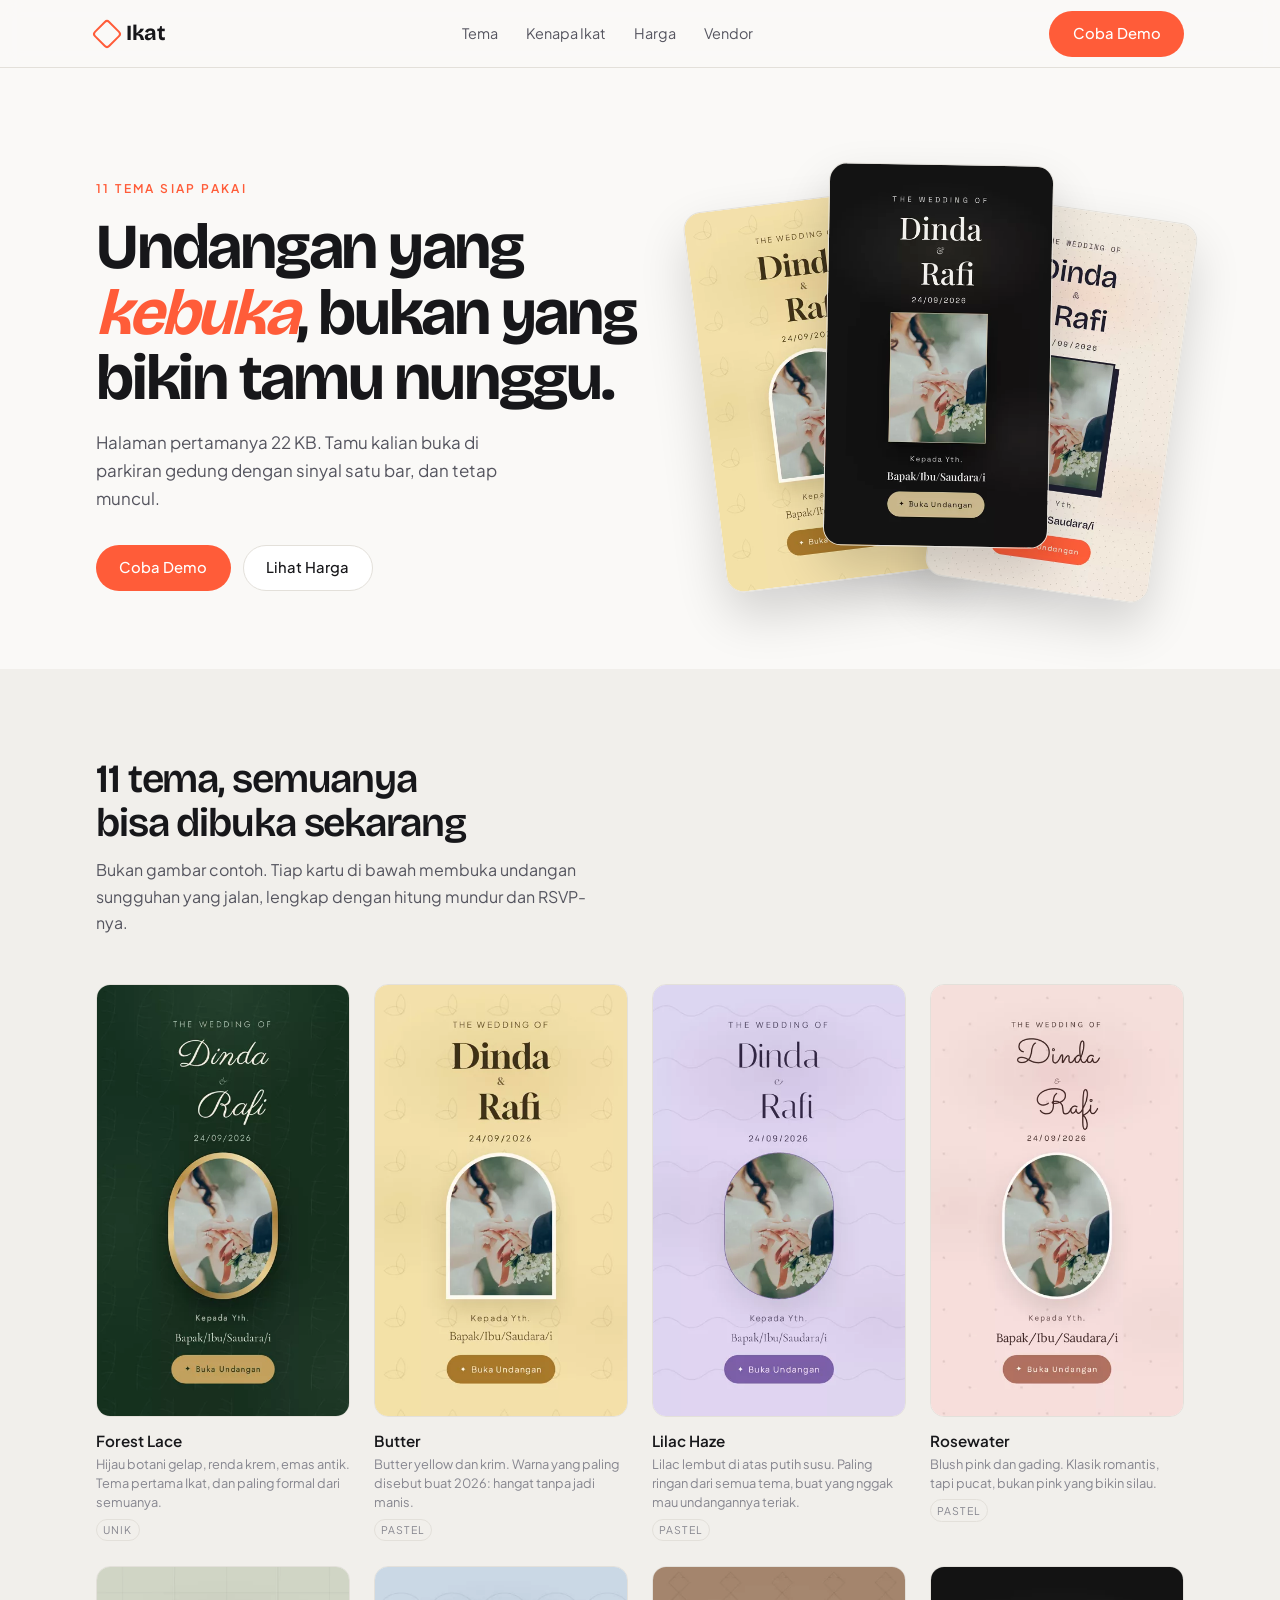
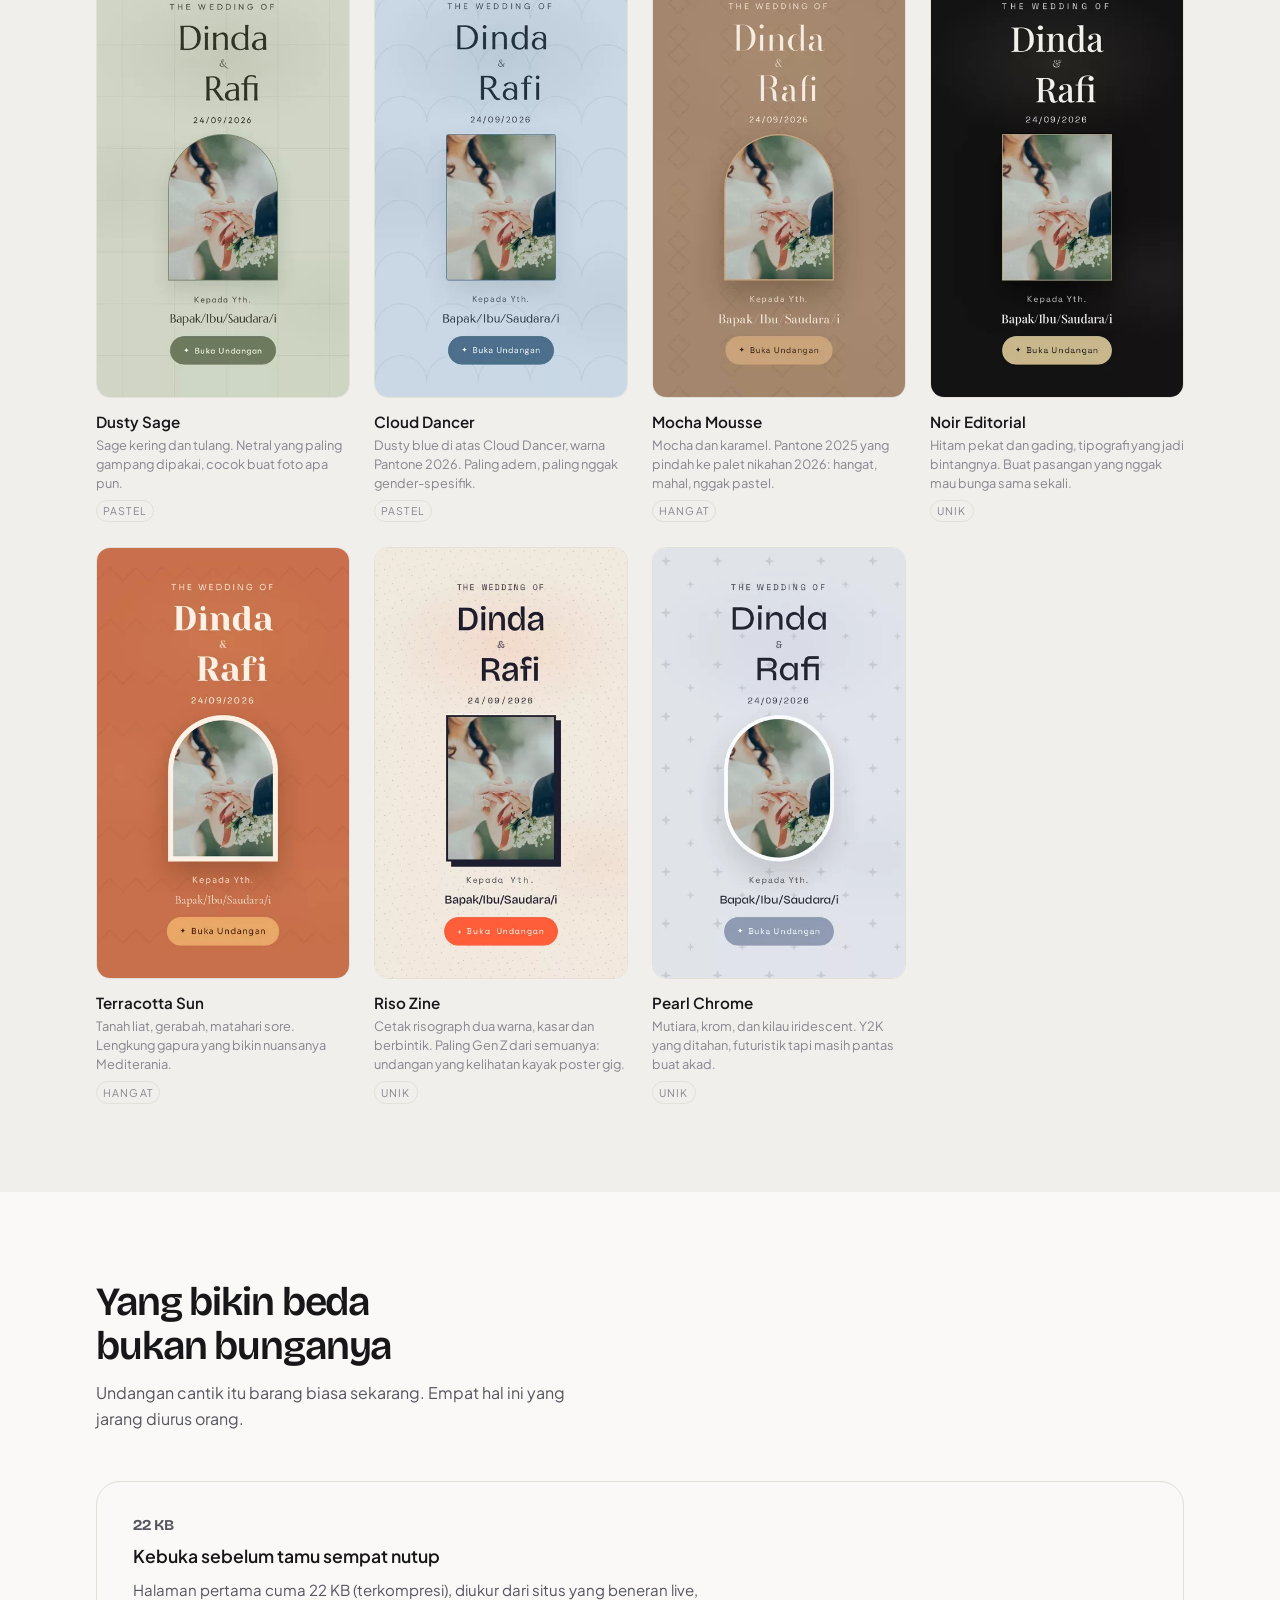
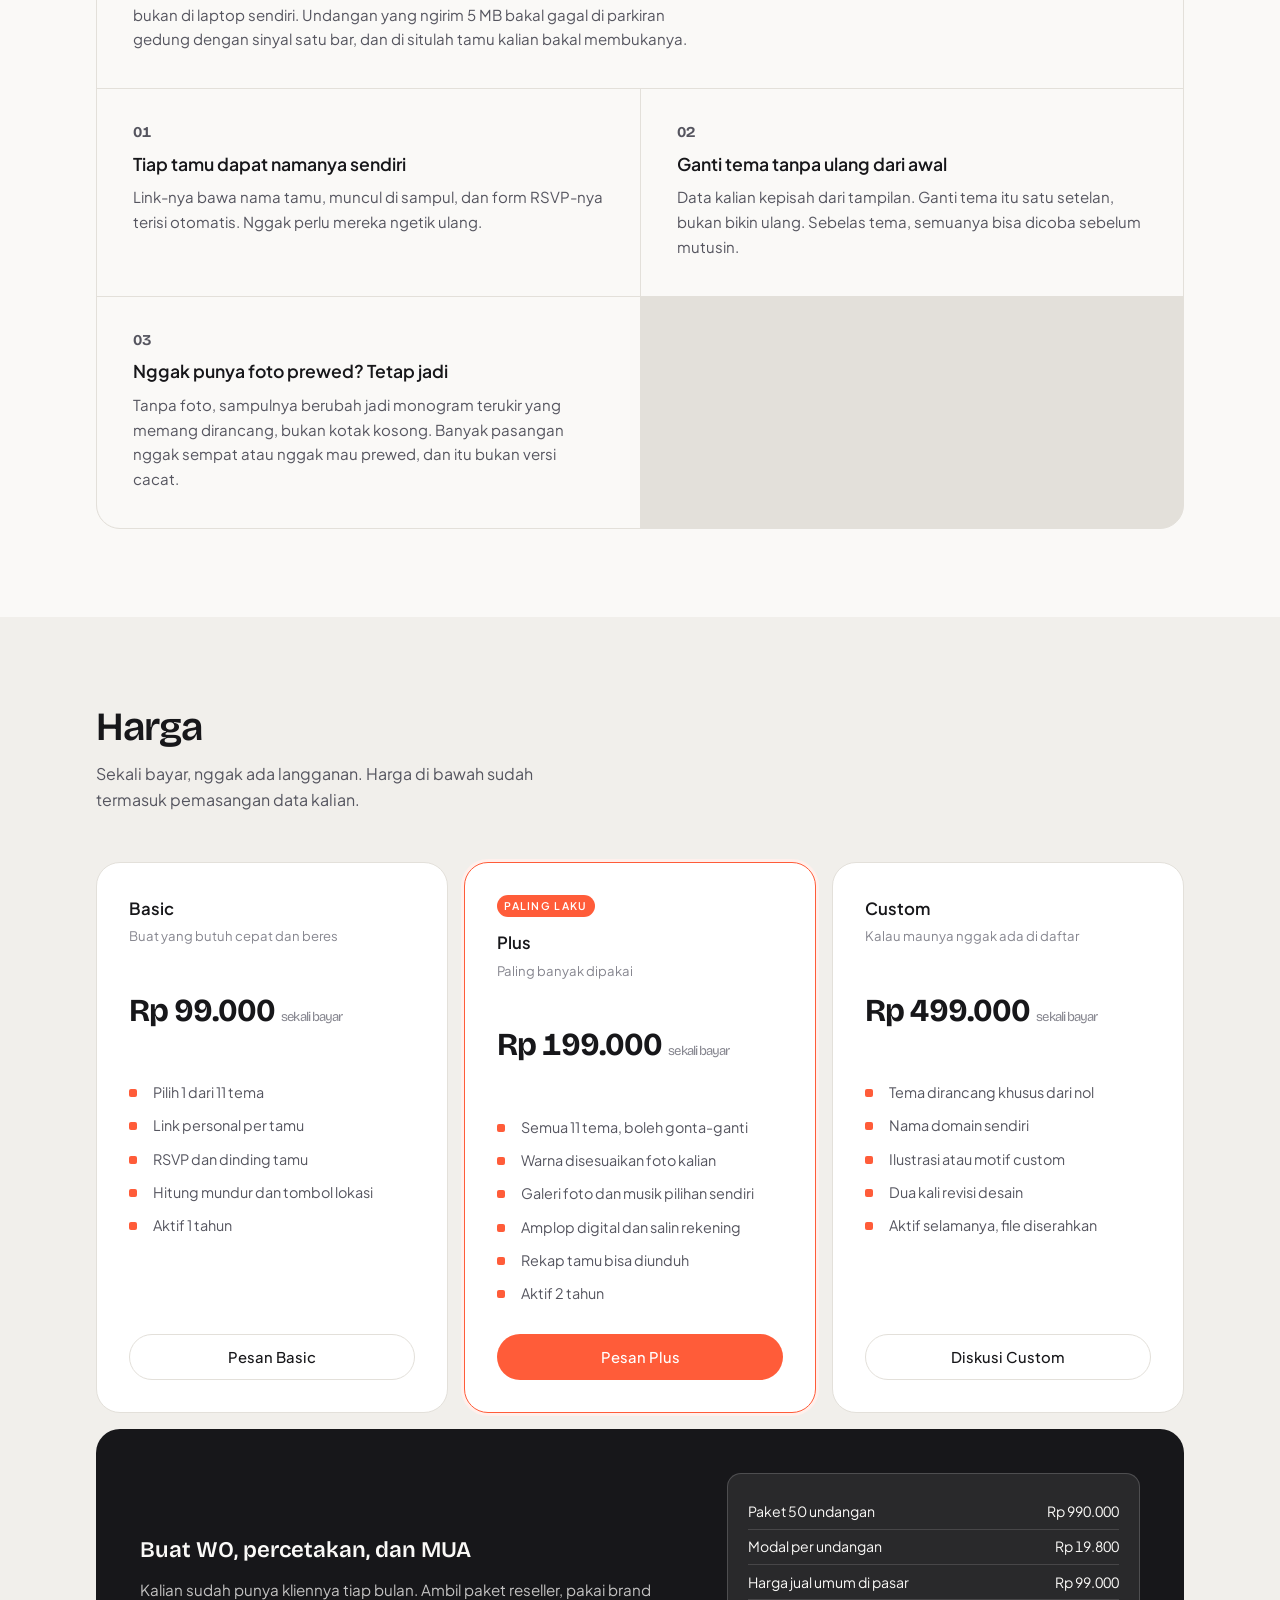
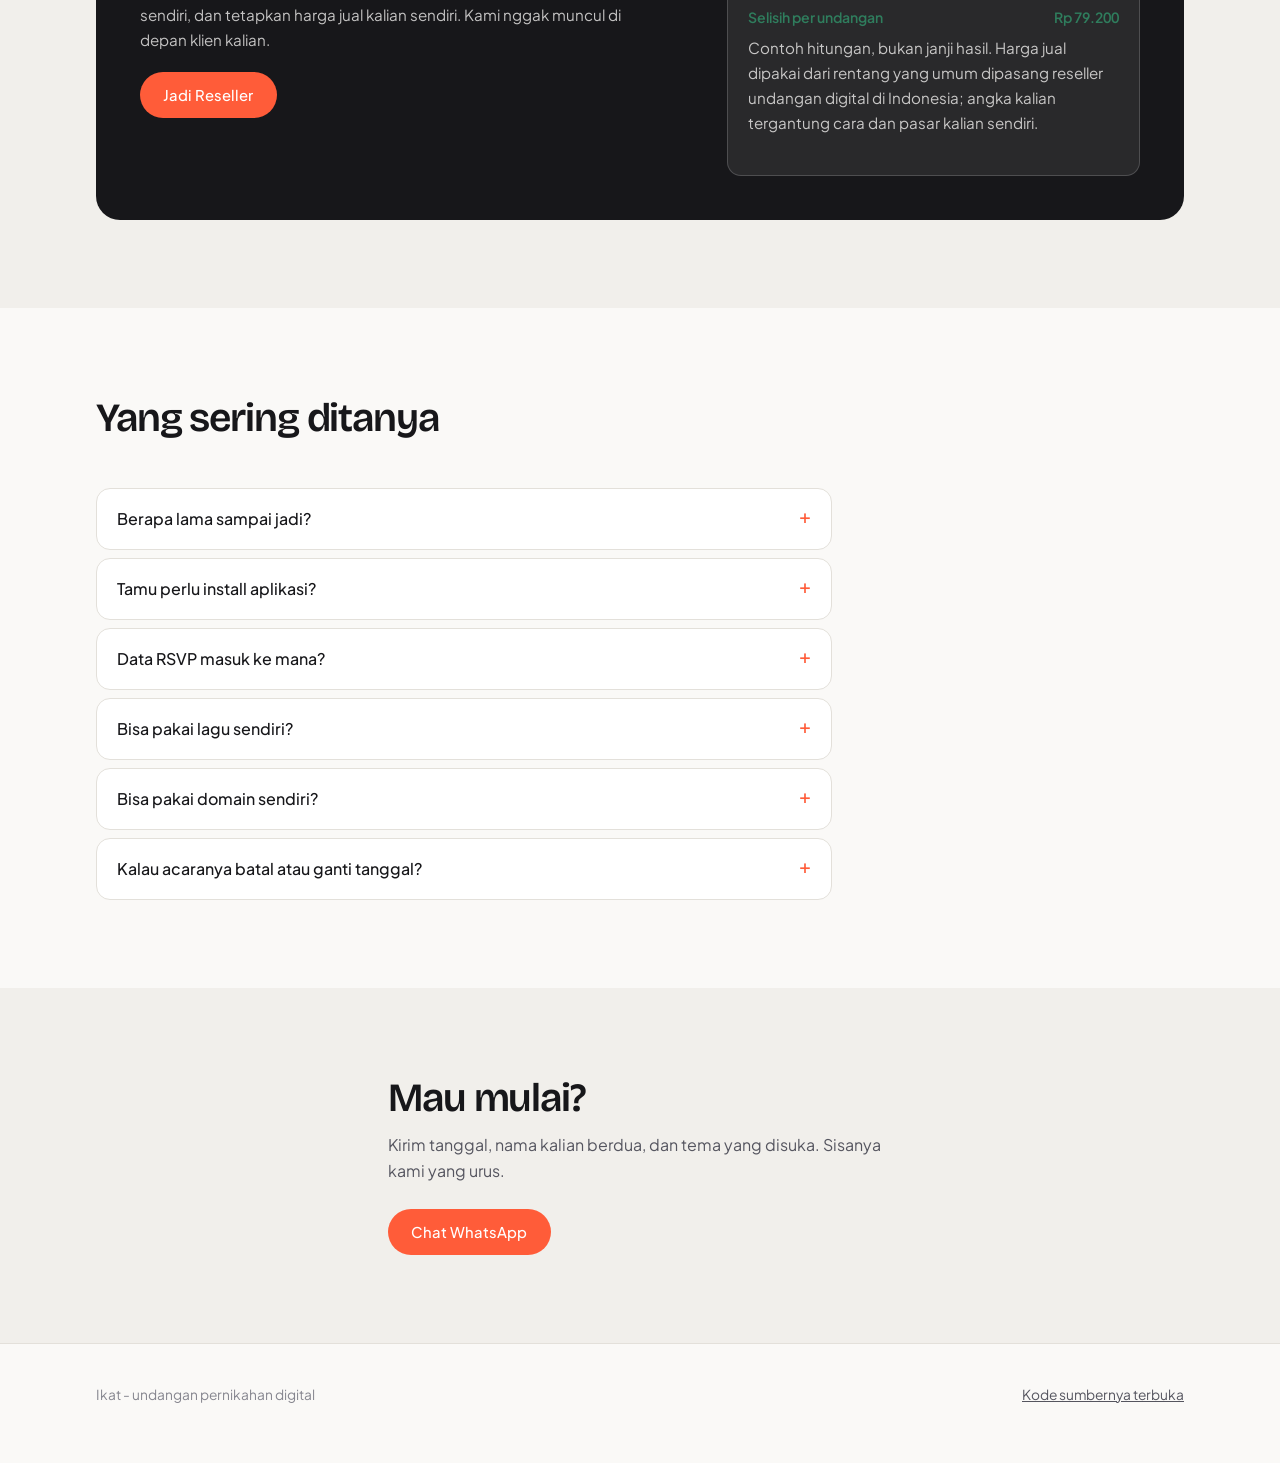
==== site/index.html @ 816b813c "Add the landing page, pricing, and a gallery that sells the themes The landing page is generated fro" ====
<!doctype html>
<html lang="id">
<head>
<meta charset="utf-8">
<meta name="viewport" content="width=device-width, initial-scale=1">
<title>Ikat - Undangan pernikahan digital yang kebuka cepat</title>
<meta name="description" content="11 tema undangan pernikahan digital. Halaman pertama 22 KB, jadi kebuka walau sinyal tamu cuma satu bar. Link personal per tamu, RSVP, dan rekap yang bisa diunduh.">
<meta name="theme-color" content="#faf9f7">

<meta property="og:title" content="Ikat - Undangan pernikahan digital yang kebuka cepat">
<meta property="og:description" content="11 tema, halaman pertama 22 KB, link personal per tamu.">
<meta property="og:type" content="website">

<link rel="preconnect" href="https://fonts.googleapis.com">
<link rel="preconnect" href="https://fonts.gstatic.com" crossorigin>
<link rel="stylesheet" href="https://fonts.googleapis.com/css2?family=Bricolage+Grotesque:opsz,wght@12..96,600;12..96,700&family=Plus+Jakarta+Sans:ital,wght@0,300;0,400;0,500;0,600;1,400&display=swap">
<link rel="stylesheet" href="site.css">
</head>
<body>

<header class="nav">
  <div class="wrap nav__in">
    <a class="nav__logo" href="#"><span class="nav__mark" aria-hidden="true"></span>Ikat</a>
    <nav class="nav__links">
      <a href="#tema">Tema</a>
      <a href="#kenapa">Kenapa Ikat</a>
      <a href="#harga">Harga</a>
      <a href="#vendor">Vendor</a>
    </nav>
    <a class="btn btn--primary" href="preview.html?theme=butter" target="_blank" rel="noopener">Coba Demo</a>
  </div>
</header>

<main>

  <section class="hero">
    <div class="wrap hero__in">
      <div>
        <p class="hero__eyebrow">11 tema siap pakai</p>
        <h1>Undangan yang <em>kebuka</em>, bukan yang bikin tamu nunggu.</h1>
        <p class="hero__sub">Halaman pertamanya 22 KB. Tamu kalian buka di parkiran gedung dengan sinyal satu bar, dan tetap muncul.</p>
        <div class="hero__cta">
          <a class="btn btn--primary" href="preview.html?theme=butter" target="_blank" rel="noopener">Coba Demo</a>
          <a class="btn btn--ghost" href="#harga">Lihat Harga</a>
        </div>
      </div>
      <div class="stack" aria-hidden="true">
          <img src="thumbs/butter.webp" alt="" width="440" height="749" loading="eager">
          <img src="thumbs/noir-editorial.webp" alt="" width="440" height="749" loading="eager">
          <img src="thumbs/riso-zine.webp" alt="" width="440" height="749" loading="eager">
      </div>
    </div>
  </section>

  <section class="sec sec--alt" id="tema">
    <div class="wrap">
      <div class="sec__head">
        <h2>11 tema, semuanya bisa dibuka sekarang</h2>
        <p>Bukan gambar contoh. Tiap kartu di bawah membuka undangan sungguhan yang jalan, lengkap dengan hitung mundur dan RSVP-nya.</p>
      </div>
      <div class="themes">
        <a class="theme rise" href="preview.html?theme=forest-lace" target="_blank" rel="noopener">
          <div class="theme__shot">
            <img src="thumbs/forest-lace.webp" alt="Tema Forest Lace" loading="lazy" decoding="async" width="440" height="749">
          </div>
          <p class="theme__name">Forest Lace</p>
          <p class="theme__blurb">Hijau botani gelap, renda krem, emas antik. Tema pertama Ikat, dan paling formal dari semuanya.</p>
          <span class="theme__tag">unik</span>
        </a>
        <a class="theme rise" href="preview.html?theme=butter" target="_blank" rel="noopener">
          <div class="theme__shot">
            <img src="thumbs/butter.webp" alt="Tema Butter" loading="lazy" decoding="async" width="440" height="749">
          </div>
          <p class="theme__name">Butter</p>
          <p class="theme__blurb">Butter yellow dan krim. Warna yang paling disebut buat 2026: hangat tanpa jadi manis.</p>
          <span class="theme__tag">pastel</span>
        </a>
        <a class="theme rise" href="preview.html?theme=lilac-haze" target="_blank" rel="noopener">
          <div class="theme__shot">
            <img src="thumbs/lilac-haze.webp" alt="Tema Lilac Haze" loading="lazy" decoding="async" width="440" height="749">
          </div>
          <p class="theme__name">Lilac Haze</p>
          <p class="theme__blurb">Lilac lembut di atas putih susu. Paling ringan dari semua tema, buat yang nggak mau undangannya teriak.</p>
          <span class="theme__tag">pastel</span>
        </a>
        <a class="theme rise" href="preview.html?theme=rosewater" target="_blank" rel="noopener">
          <div class="theme__shot">
            <img src="thumbs/rosewater.webp" alt="Tema Rosewater" loading="lazy" decoding="async" width="440" height="749">
          </div>
          <p class="theme__name">Rosewater</p>
          <p class="theme__blurb">Blush pink dan gading. Klasik romantis, tapi pucat, bukan pink yang bikin silau.</p>
          <span class="theme__tag">pastel</span>
        </a>
        <a class="theme rise" href="preview.html?theme=dusty-sage" target="_blank" rel="noopener">
          <div class="theme__shot">
            <img src="thumbs/dusty-sage.webp" alt="Tema Dusty Sage" loading="lazy" decoding="async" width="440" height="749">
          </div>
          <p class="theme__name">Dusty Sage</p>
          <p class="theme__blurb">Sage kering dan tulang. Netral yang paling gampang dipakai, cocok buat foto apa pun.</p>
          <span class="theme__tag">pastel</span>
        </a>
        <a class="theme rise" href="preview.html?theme=cloud-dancer" target="_blank" rel="noopener">
          <div class="theme__shot">
            <img src="thumbs/cloud-dancer.webp" alt="Tema Cloud Dancer" loading="lazy" decoding="async" width="440" height="749">
          </div>
          <p class="theme__name">Cloud Dancer</p>
          <p class="theme__blurb">Dusty blue di atas Cloud Dancer, warna Pantone 2026. Paling adem, paling nggak gender-spesifik.</p>
          <span class="theme__tag">pastel</span>
        </a>
        <a class="theme rise" href="preview.html?theme=mocha-mousse" target="_blank" rel="noopener">
          <div class="theme__shot">
            <img src="thumbs/mocha-mousse.webp" alt="Tema Mocha Mousse" loading="lazy" decoding="async" width="440" height="749">
          </div>
          <p class="theme__name">Mocha Mousse</p>
          <p class="theme__blurb">Mocha dan karamel. Pantone 2025 yang pindah ke palet nikahan 2026: hangat, mahal, nggak pastel.</p>
          <span class="theme__tag">hangat</span>
        </a>
        <a class="theme rise" href="preview.html?theme=noir-editorial" target="_blank" rel="noopener">
          <div class="theme__shot">
            <img src="thumbs/noir-editorial.webp" alt="Tema Noir Editorial" loading="lazy" decoding="async" width="440" height="749">
          </div>
          <p class="theme__name">Noir Editorial</p>
          <p class="theme__blurb">Hitam pekat dan gading, tipografi yang jadi bintangnya. Buat pasangan yang nggak mau bunga sama sekali.</p>
          <span class="theme__tag">unik</span>
        </a>
        <a class="theme rise" href="preview.html?theme=terracotta-sun" target="_blank" rel="noopener">
          <div class="theme__shot">
            <img src="thumbs/terracotta-sun.webp" alt="Tema Terracotta Sun" loading="lazy" decoding="async" width="440" height="749">
          </div>
          <p class="theme__name">Terracotta Sun</p>
          <p class="theme__blurb">Tanah liat, gerabah, matahari sore. Lengkung gapura yang bikin nuansanya Mediterania.</p>
          <span class="theme__tag">hangat</span>
        </a>
        <a class="theme rise" href="preview.html?theme=riso-zine" target="_blank" rel="noopener">
          <div class="theme__shot">
            <img src="thumbs/riso-zine.webp" alt="Tema Riso Zine" loading="lazy" decoding="async" width="440" height="749">
          </div>
          <p class="theme__name">Riso Zine</p>
          <p class="theme__blurb">Cetak risograph dua warna, kasar dan berbintik. Paling Gen Z dari semuanya: undangan yang kelihatan kayak poster gig.</p>
          <span class="theme__tag">unik</span>
        </a>
        <a class="theme rise" href="preview.html?theme=pearl-chrome" target="_blank" rel="noopener">
          <div class="theme__shot">
            <img src="thumbs/pearl-chrome.webp" alt="Tema Pearl Chrome" loading="lazy" decoding="async" width="440" height="749">
          </div>
          <p class="theme__name">Pearl Chrome</p>
          <p class="theme__blurb">Mutiara, krom, dan kilau iridescent. Y2K yang ditahan, futuristik tapi masih pantas buat akad.</p>
          <span class="theme__tag">unik</span>
        </a>
      </div>
    </div>
  </section>

  <section class="sec" id="kenapa">
    <div class="wrap">
      <div class="sec__head">
        <h2>Yang bikin beda bukan bunganya</h2>
        <p>Undangan cantik itu barang biasa sekarang. Empat hal ini yang jarang diurus orang.</p>
      </div>
      <div class="why">
        <div class="why__item rise">
          <p class="why__n">22 KB</p>
          <h3>Kebuka sebelum tamu sempat nutup</h3>
          <p>Halaman pertama cuma 22 KB (terkompresi), diukur dari situs yang beneran live, bukan di laptop sendiri. Undangan yang ngirim 5 MB bakal gagal di parkiran gedung dengan sinyal satu bar, dan di situlah tamu kalian bakal membukanya.</p>
        </div>
        <div class="why__item rise">
          <p class="why__n">01</p>
          <h3>Tiap tamu dapat namanya sendiri</h3>
          <p>Link-nya bawa nama tamu, muncul di sampul, dan form RSVP-nya terisi otomatis. Nggak perlu mereka ngetik ulang.</p>
        </div>
        <div class="why__item rise">
          <p class="why__n">02</p>
          <h3>Ganti tema tanpa ulang dari awal</h3>
          <p>Data kalian kepisah dari tampilan. Ganti tema itu satu setelan, bukan bikin ulang. Sebelas tema, semuanya bisa dicoba sebelum mutusin.</p>
        </div>
        <div class="why__item rise">
          <p class="why__n">03</p>
          <h3>Nggak punya foto prewed? Tetap jadi</h3>
          <p>Tanpa foto, sampulnya berubah jadi monogram terukir yang memang dirancang, bukan kotak kosong. Banyak pasangan nggak sempat atau nggak mau prewed, dan itu bukan versi cacat.</p>
        </div>
      </div>
    </div>
  </section>

  <section class="sec sec--alt" id="harga">
    <div class="wrap">
      <div class="sec__head">
        <h2>Harga</h2>
        <p>Sekali bayar, nggak ada langganan. Harga di bawah sudah termasuk pemasangan data kalian.</p>
      </div>
      <div class="plans">
        <div class="plan rise">
          <p class="plan__name">Basic</p>
          <p class="plan__for">Buat yang butuh cepat dan beres</p>
          <p class="plan__price">Rp 99.000 <span class="plan__unit">sekali bayar</span></p>
          <ul class="plan__list">
            <li>Pilih 1 dari 11 tema</li>
            <li>Link personal per tamu</li>
            <li>RSVP dan dinding tamu</li>
            <li>Hitung mundur dan tombol lokasi</li>
            <li>Aktif 1 tahun</li>
          </ul>
          <a class="btn btn--ghost" href="#kontak">Pesan Basic</a>
        </div>
        <div class="plan plan--hero rise">
          <span class="plan__badge">Paling laku</span>
          <p class="plan__name">Plus</p>
          <p class="plan__for">Paling banyak dipakai</p>
          <p class="plan__price">Rp 199.000 <span class="plan__unit">sekali bayar</span></p>
          <ul class="plan__list">
            <li>Semua 11 tema, boleh gonta-ganti</li>
            <li>Warna disesuaikan foto kalian</li>
            <li>Galeri foto dan musik pilihan sendiri</li>
            <li>Amplop digital dan salin rekening</li>
            <li>Rekap tamu bisa diunduh</li>
            <li>Aktif 2 tahun</li>
          </ul>
          <a class="btn btn--primary" href="#kontak">Pesan Plus</a>
        </div>
        <div class="plan rise">
          <p class="plan__name">Custom</p>
          <p class="plan__for">Kalau maunya nggak ada di daftar</p>
          <p class="plan__price">Rp 499.000 <span class="plan__unit">sekali bayar</span></p>
          <ul class="plan__list">
            <li>Tema dirancang khusus dari nol</li>
            <li>Nama domain sendiri</li>
            <li>Ilustrasi atau motif custom</li>
            <li>Dua kali revisi desain</li>
            <li>Aktif selamanya, file diserahkan</li>
          </ul>
          <a class="btn btn--ghost" href="#kontak">Diskusi Custom</a>
        </div>
      </div>

      <div class="vendor" id="vendor">
        <div>
          <h3>Buat WO, percetakan, dan MUA</h3>
          <p>Kalian sudah punya kliennya tiap bulan. Ambil paket reseller, pakai brand sendiri, dan tetapkan harga jual kalian sendiri. Kami nggak muncul di depan klien kalian.</p>
          <a class="btn btn--primary" href="#kontak">Jadi Reseller</a>
        </div>
        <div class="math">
          <div class="math__row"><span>Paket 50 undangan</span><span>Rp 990.000</span></div>
          <div class="math__row"><span>Modal per undangan</span><span>Rp 19.800</span></div>
          <div class="math__row"><span>Harga jual umum di pasar</span><span>Rp 99.000</span></div>
          <div class="math__row math__row--total"><span>Selisih per undangan</span><span>Rp 79.200</span></div>
          <p class="math__note">Contoh hitungan, bukan janji hasil. Harga jual dipakai dari rentang yang umum dipasang reseller undangan digital di Indonesia; angka kalian tergantung cara dan pasar kalian sendiri.</p>
        </div>
      </div>
    </div>
  </section>

  <section class="sec" id="tanya">
    <div class="wrap">
      <div class="sec__head">
        <h2>Yang sering ditanya</h2>
      </div>
      <div class="faq">
        <details>
          <summary>Berapa lama sampai jadi?</summary>
          <p>Kalau datanya sudah lengkap, Basic dan Plus biasanya jadi di hari yang sama. Custom butuh beberapa hari karena temanya dirancang dari nol.</p>
        </details>
        <details>
          <summary>Tamu perlu install aplikasi?</summary>
          <p>Nggak. Undangannya halaman web biasa, dibuka lewat link di WhatsApp. Jalan di HP apa pun yang punya browser.</p>
        </details>
        <details>
          <summary>Data RSVP masuk ke mana?</summary>
          <p>Ke spreadsheet atau database milik kalian sendiri, dan bisa diunduh kapan saja. Kami nggak nyimpen daftar tamu kalian di tempat yang nggak bisa kalian ambil.</p>
        </details>
        <details>
          <summary>Bisa pakai lagu sendiri?</summary>
          <p>Bisa, tinggal kirim filenya. Bawaan tiap tema pakai piano yang kami bikin sendiri supaya aman dipakai berulang. Kalau mau lagu komersial, pastikan kalian punya izinnya, karena undangan yang disebar ke ratusan orang itu hitungannya menyebarkan lagu itu.</p>
        </details>
        <details>
          <summary>Bisa pakai domain sendiri?</summary>
          <p>Bisa di paket Custom dan Reseller. Basic dan Plus pakai subdomain kami.</p>
        </details>
        <details>
          <summary>Kalau acaranya batal atau ganti tanggal?</summary>
          <p>Ganti tanggal gratis, tinggal bilang. Isi undangan memang dirancang buat bisa diubah tanpa bikin ulang halamannya.</p>
        </details>
      </div>
    </div>
  </section>

  <section class="sec sec--alt" id="kontak">
    <div class="wrap sec__head" style="margin-bottom:0">
      <h2>Mau mulai?</h2>
      <p>Kirim tanggal, nama kalian berdua, dan tema yang disuka. Sisanya kami yang urus.</p>
      <p style="margin-top:1.5rem">
        <a class="btn btn--primary" href="https://wa.me/">Chat WhatsApp</a>
      </p>
    </div>
  </section>

</main>

<footer class="foot">
  <div class="wrap foot__in">
    <span>Ikat - undangan pernikahan digital</span>
    <span><a href="https://github.com/nurhikam/ikat" target="_blank" rel="noopener">Kode sumbernya terbuka</a></span>
  </div>
</footer>

<script>
  // Reveal saat masuk layar. IntersectionObserver, bukan listener scroll -
  // listener scroll jalan tiap frame dan bikin patah-patah di HP murah.
  (function () {
    var items = [].slice.call(document.querySelectorAll('.rise'));
    if (!('IntersectionObserver' in window) ||
        window.matchMedia('(prefers-reduced-motion: reduce)').matches) {
      items.forEach(function (n) { n.classList.add('in'); });
      return;
    }
    var io = new IntersectionObserver(function (es) {
      es.forEach(function (e) {
        if (e.isIntersecting) { e.target.classList.add('in'); io.unobserve(e.target); }
      });
    }, { rootMargin: '0px 0px -8% 0px', threshold: 0.06 });
    items.forEach(function (n, i) {
      n.style.transitionDelay = (i % 4) * 70 + 'ms';
      io.observe(n);
    });
  })();
</script>

</body>
</html>
---- site/site.css ----
/*! Ikat — landing page.
 *
 * Sengaja terpisah total dari engine undangan. Ini produk yang beda: undangan
 * itu artefak yang dikirim ke tamu, ini halaman jualan. Nggak ada token yang
 * dibagi, jadi ganti tema undangan nggak pernah bisa merusak halaman ini.
 */

:root {
  color-scheme: light;
  --paper: #faf9f7;
  --paper-2: #f1efeb;
  --card: #ffffff;
  --ink: #17171a;
  --ink-2: #55555f;
  --ink-3: #86868f;
  --line: #e3e0da;
  --accent: #ff5c39;
  --accent-ink: #ffffff;
  --accent-soft: #fff0ec;
  --ok: #2f7d5d;

  --wrap: 68rem;
  --r: 14px;
  --r-lg: 24px;
  --ease: cubic-bezier(0.22, 0.61, 0.36, 1);
}

@media (prefers-color-scheme: dark) {
  :root:not([data-theme="light"]) {
    color-scheme: dark;
    --paper: #0f0f11;
    --paper-2: #17171a;
    --card: #1b1b1f;
    --ink: #f2f1ee;
    --ink-2: #a9a8b0;
    --ink-3: #78777f;
    --line: #2b2b31;
    --accent: #ff6f4f;
    --accent-ink: #17171a;
    --accent-soft: #2a1a16;
    --ok: #5cc79a;
  }
}
:root[data-theme="dark"] {
  color-scheme: dark;
  --paper: #0f0f11; --paper-2: #17171a; --card: #1b1b1f;
  --ink: #f2f1ee; --ink-2: #a9a8b0; --ink-3: #78777f; --line: #2b2b31;
  --accent: #ff6f4f; --accent-ink: #17171a; --accent-soft: #2a1a16; --ok: #5cc79a;
}

*, *::before, *::after { box-sizing: border-box; }

html { -webkit-text-size-adjust: 100%; scroll-behavior: smooth; }
@media (prefers-reduced-motion: reduce) { html { scroll-behavior: auto; } }

body {
  margin: 0;
  background: var(--paper);
  color: var(--ink);
  font-family: "Plus Jakarta Sans", system-ui, -apple-system, sans-serif;
  font-size: 1rem;
  line-height: 1.65;
  -webkit-font-smoothing: antialiased;
}

/* height:auto wajib berpasangan dengan lebar dari CSS. Tanpa itu, atribut
   height="..." di HTML dipakai apa adanya dan gambarnya kerenggang: lebar ikut
   CSS, tinggi tetap ukuran asli. */
img { max-width: 100%; height: auto; display: block; }
a { color: inherit; }

.wrap { width: min(100% - 2.5rem, var(--wrap)); margin-inline: auto; }

/* ------------------------------------------------------------------- nav */

.nav {
  position: sticky; top: 0; z-index: 20;
  height: 68px;
  display: flex; align-items: center;
  background: color-mix(in srgb, var(--paper) 88%, transparent);
  backdrop-filter: blur(10px);
  border-bottom: 1px solid var(--line);
}
.nav__in { display: flex; align-items: center; justify-content: space-between; gap: 1rem; }
.nav__logo {
  font-family: "Bricolage Grotesque", system-ui, sans-serif;
  font-weight: 700; font-size: 1.35rem; letter-spacing: -0.02em;
  text-decoration: none; display: inline-flex; align-items: center; gap: 0.5rem;
}
.nav__mark {
  width: 22px; height: 22px; flex: none;
  border: 2px solid var(--accent); border-radius: 4px;
  transform: rotate(45deg);
}
.nav__links { display: none; gap: 1.75rem; font-size: 0.9rem; }
.nav__links a { text-decoration: none; color: var(--ink-2); }
.nav__links a:hover { color: var(--ink); }
@media (min-width: 56rem) { .nav__links { display: flex; } }

/* ---------------------------------------------------------------- button */

.btn {
  display: inline-flex; align-items: center; justify-content: center; gap: 0.5rem;
  min-height: 46px; padding: 0 1.4rem;
  border-radius: 999px; border: 1px solid transparent;
  font-size: 0.925rem; font-weight: 500; white-space: nowrap;
  text-decoration: none; cursor: pointer;
  transition: transform 180ms var(--ease), background-color 180ms, border-color 180ms;
}
.btn:active { transform: translateY(1px); }
.btn:focus-visible { outline: 2px solid var(--accent); outline-offset: 3px; }
.btn--primary { background: var(--accent); color: var(--accent-ink); }
.btn--primary:hover { background: color-mix(in srgb, var(--accent) 86%, #000); }
.btn--ghost { border-color: var(--line); color: var(--ink); background: var(--card); }
.btn--ghost:hover { border-color: var(--ink-3); }

/* ----------------------------------------------------------------- hero */

.hero {
  padding: clamp(3rem, 9vw, 6rem) 0 clamp(2.5rem, 6vw, 4rem);
  /* Kartu tumpukan itu diputar dan diposisikan absolut, jadi sudutnya nyembul
     lewat tepi layar di HP dan bagian bawahnya tembus ke section berikutnya.
     `clip` (bukan `hidden`) motong tanpa bikin konteks scroll baru, jadi nav
     sticky di atas tetap jalan. */
  overflow: clip;
}
.hero__in { display: grid; gap: clamp(2rem, 5vw, 3.5rem); align-items: center; }
@media (min-width: 62rem) { .hero__in { grid-template-columns: 1.05fr 0.95fr; } }

.hero__eyebrow {
  margin: 0 0 1rem;
  font-size: 0.75rem; letter-spacing: 0.2em; text-transform: uppercase;
  color: var(--accent); font-weight: 600;
}
.hero h1 {
  font-family: "Bricolage Grotesque", system-ui, sans-serif;
  font-size: clamp(2.4rem, 6.4vw, 4rem);
  line-height: 1.02; letter-spacing: -0.035em; font-weight: 700;
  margin: 0 0 1.15rem; text-wrap: balance;
}
.hero h1 em { font-style: italic; color: var(--accent); }
.hero__sub { margin: 0 0 2rem; font-size: 1.06rem; color: var(--ink-2); max-width: 34ch; }
.hero__cta { display: flex; flex-wrap: wrap; gap: 0.75rem; }

/* Tumpukan kartu tema yang miring — kesan "koleksi", bukan satu contoh. */
.stack { position: relative; aspect-ratio: 4 / 3.6; }
.stack img {
  position: absolute; width: 46%; border-radius: 18px;
  border: 1px solid var(--line);
  box-shadow: 0 24px 50px rgba(0, 0, 0, 0.16);
}
.stack img:nth-child(1) { left: 2%;  top: 8%;  transform: rotate(-7deg); z-index: 1; }
.stack img:nth-child(2) { left: 27%; top: 0;   transform: rotate(1deg);  z-index: 3; }
.stack img:nth-child(3) { left: 52%; top: 10%; transform: rotate(8deg);  z-index: 2; }

/* Di layar sempit tumpukannya dirapatkan supaya nggak mepet tepi. */
@media (max-width: 46rem) {
  .stack { aspect-ratio: 4 / 3.6; }
  .stack img { width: 40%; }
  .stack img:nth-child(1) { left: 5%; }
  .stack img:nth-child(2) { left: 30%; }
  .stack img:nth-child(3) { left: 55%; }
}

@media (prefers-reduced-motion: no-preference) {
  .stack img { transition: transform 500ms var(--ease); }
  .stack:hover img:nth-child(1) { transform: rotate(-11deg) translateY(-6px); }
  .stack:hover img:nth-child(3) { transform: rotate(12deg) translateY(-6px); }
}

/* --------------------------------------------------------------- section */

.sec { padding: clamp(3rem, 8vw, 5.5rem) 0; }
.sec--alt { background: var(--paper-2); }
.sec__head { max-width: 42ch; margin-bottom: clamp(2rem, 4vw, 3rem); }
.sec h2 {
  font-family: "Bricolage Grotesque", system-ui, sans-serif;
  font-size: clamp(1.75rem, 4vw, 2.5rem);
  line-height: 1.1; letter-spacing: -0.028em; font-weight: 600;
  margin: 0 0 0.75rem; text-wrap: balance;
}
.sec__head p { margin: 0; color: var(--ink-2); }

/* --------------------------------------------------------------- galeri */

.themes { display: grid; grid-template-columns: repeat(2, 1fr); gap: clamp(0.75rem, 2vw, 1.5rem); }
@media (min-width: 40rem) { .themes { grid-template-columns: repeat(3, 1fr); } }
@media (min-width: 62rem) { .themes { grid-template-columns: repeat(4, 1fr); } }

.theme { display: block; text-decoration: none; }
.theme__shot {
  border-radius: var(--r); overflow: hidden; border: 1px solid var(--line);
  background: var(--card); aspect-ratio: 390 / 664;
}
.theme__shot img { width: 100%; height: 100%; object-fit: cover; object-position: top; }
.theme__name { margin: 0.7rem 0 0.1rem; font-weight: 600; font-size: 0.95rem; }
.theme__blurb { margin: 0; font-size: 0.8rem; color: var(--ink-3); line-height: 1.5; }
.theme__tag {
  display: inline-block; margin-top: 0.4rem;
  font-size: 0.66rem; letter-spacing: 0.1em; text-transform: uppercase;
  color: var(--ink-3); border: 1px solid var(--line); border-radius: 999px;
  padding: 0.15em 0.6em;
}
@media (prefers-reduced-motion: no-preference) {
  .theme__shot { transition: transform 320ms var(--ease), box-shadow 320ms var(--ease); }
  .theme:hover .theme__shot { transform: translateY(-5px); box-shadow: 0 18px 34px rgba(0,0,0,0.14); }
}

/* --------------------------------------------------------------- alasan */

.why { display: grid; gap: 1px; background: var(--line); border: 1px solid var(--line); border-radius: var(--r-lg); overflow: hidden; }
@media (min-width: 46rem) { .why { grid-template-columns: 1fr 1fr; } }
.why__item { background: var(--paper); padding: clamp(1.5rem, 3.5vw, 2.25rem); }
.why__item:first-child { grid-column: 1 / -1; }
.why__n {
  font-family: "Bricolage Grotesque", system-ui, sans-serif;
  font-size: 2.2rem; font-weight: 700; color: var(--accent); line-height: 1;
  font-variant-numeric: tabular-nums;
}
.why__item h3 { margin: 0.6rem 0 0.4rem; font-size: 1.1rem; font-weight: 600; }
.why__item p { margin: 0; color: var(--ink-2); font-size: 0.94rem; max-width: 52ch; }

/* --------------------------------------------------------------- pricing */

.plans { display: grid; gap: 1rem; }
@media (min-width: 52rem) { .plans { grid-template-columns: repeat(3, 1fr); } }

.plan {
  background: var(--card); border: 1px solid var(--line); border-radius: var(--r-lg);
  padding: clamp(1.5rem, 3vw, 2rem); display: flex; flex-direction: column;
}
.plan--hero { border-color: var(--accent); box-shadow: 0 0 0 3px var(--accent-soft); }
.plan__badge {
  align-self: flex-start; margin-bottom: 0.75rem;
  font-size: 0.66rem; letter-spacing: 0.12em; text-transform: uppercase; font-weight: 600;
  background: var(--accent); color: var(--accent-ink);
  border-radius: 999px; padding: 0.25em 0.7em;
}
.plan__name { margin: 0 0 0.15rem; font-size: 1.05rem; font-weight: 600; }
.plan__for { margin: 0 0 1rem; font-size: 0.82rem; color: var(--ink-3); }
.plan__price {
  font-family: "Bricolage Grotesque", system-ui, sans-serif;
  font-size: 2rem; font-weight: 700; letter-spacing: -0.03em; line-height: 1;
  font-variant-numeric: tabular-nums;
}
.plan__unit { font-size: 0.82rem; color: var(--ink-3); font-weight: 400; }
.plan__list { list-style: none; margin: 1.4rem 0 1.75rem; padding: 0; display: grid; gap: 0.6rem; }
.plan__list li { position: relative; padding-left: 1.5rem; font-size: 0.9rem; color: var(--ink-2); }
.plan__list li::before {
  content: ""; position: absolute; left: 0; top: 0.55em;
  width: 8px; height: 8px; border-radius: 2px;
  background: var(--accent);
}
.plan .btn { margin-top: auto; width: 100%; }

/* Kartu vendor: lebar penuh, karena ini jalur yang beneran ngasilin */
.vendor {
  margin-top: 1rem;
  background: var(--ink); color: var(--paper);
  border-radius: var(--r-lg); padding: clamp(1.75rem, 4vw, 2.75rem);
  display: grid; gap: 1.75rem;
}
@media (min-width: 52rem) { .vendor { grid-template-columns: 1.15fr 0.85fr; align-items: center; } }
.vendor h3 { margin: 0 0 0.5rem; font-size: 1.4rem; font-weight: 600; font-family: "Bricolage Grotesque", system-ui, sans-serif; }
.vendor p { margin: 0 0 1.25rem; color: color-mix(in srgb, var(--paper) 76%, transparent); font-size: 0.95rem; max-width: 48ch; }
.vendor .btn--primary { background: var(--accent); color: var(--accent-ink); }

.math {
  background: color-mix(in srgb, var(--paper) 8%, transparent);
  border: 1px solid color-mix(in srgb, var(--paper) 18%, transparent);
  border-radius: var(--r); padding: 1.25rem;
  font-size: 0.88rem;
}
.math__row { display: flex; justify-content: space-between; gap: 1rem; padding: 0.35rem 0; }
.math__row + .math__row { border-top: 1px solid color-mix(in srgb, var(--paper) 14%, transparent); }
.math__row span:last-child { font-variant-numeric: tabular-nums; }
.math__row--total { font-weight: 600; color: var(--ok); }
.math__note { margin: 0.85rem 0 0; font-size: 0.74rem; color: color-mix(in srgb, var(--paper) 58%, transparent); }

/* ------------------------------------------------------------------- faq */

.faq { display: grid; gap: 0.5rem; max-width: 46rem; }
.faq details {
  background: var(--card); border: 1px solid var(--line); border-radius: var(--r);
  padding: 0 1.25rem;
}
.faq summary {
  cursor: pointer; list-style: none; padding: 1.05rem 0;
  font-weight: 500; display: flex; justify-content: space-between; gap: 1rem;
}
.faq summary::-webkit-details-marker { display: none; }
.faq summary::after { content: "+"; color: var(--accent); font-size: 1.2rem; line-height: 1; }
.faq details[open] summary::after { content: "\2212"; }
.faq details p { margin: 0 0 1.15rem; color: var(--ink-2); font-size: 0.93rem; max-width: 60ch; }

/* ---------------------------------------------------------------- footer */

.foot { border-top: 1px solid var(--line); padding: 2.5rem 0 3.5rem; font-size: 0.86rem; color: var(--ink-3); }
.foot__in { display: flex; flex-wrap: wrap; gap: 1rem; justify-content: space-between; align-items: center; }
.foot a { color: var(--ink-2); }

/* ---------------------------------------------------------------- reveal */

@media (prefers-reduced-motion: no-preference) {
  .rise { opacity: 0; transform: translateY(16px); transition: opacity 600ms var(--ease), transform 600ms var(--ease); }
  .rise.in { opacity: 1; transform: none; }
}
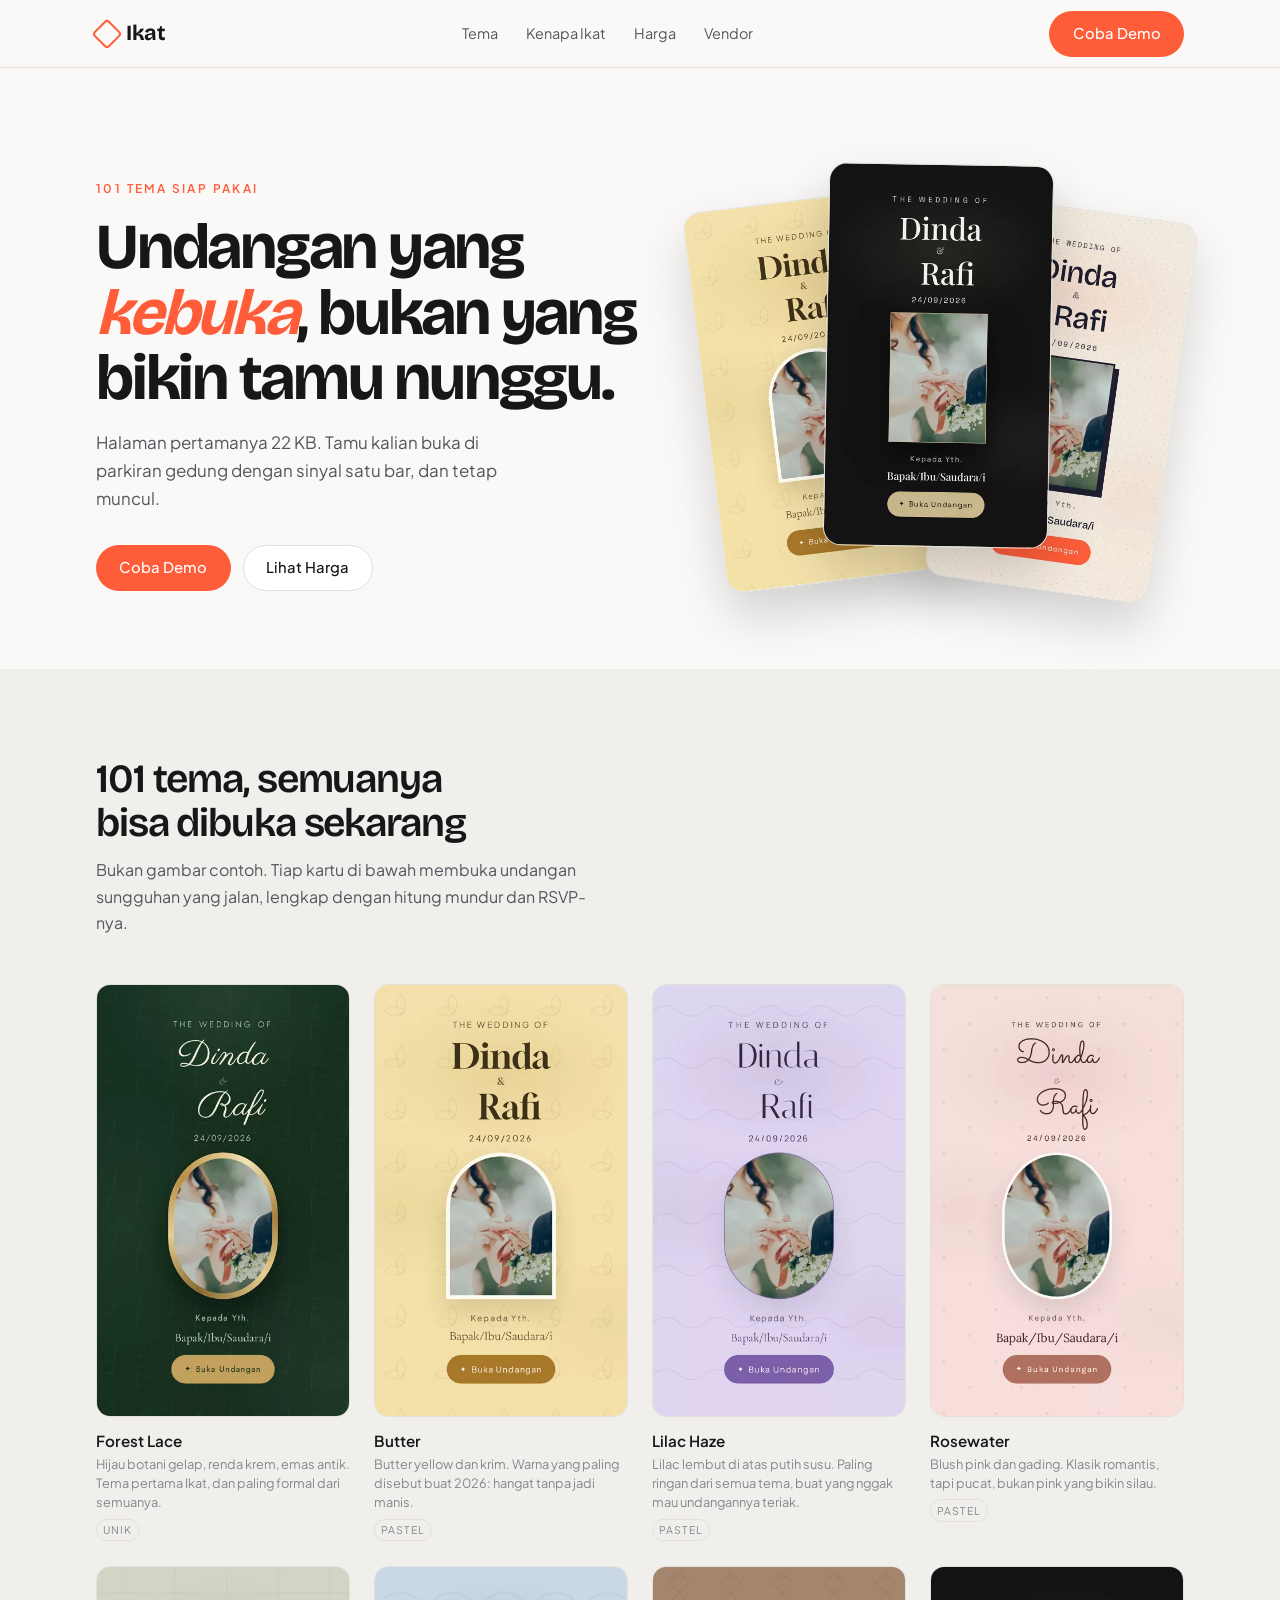
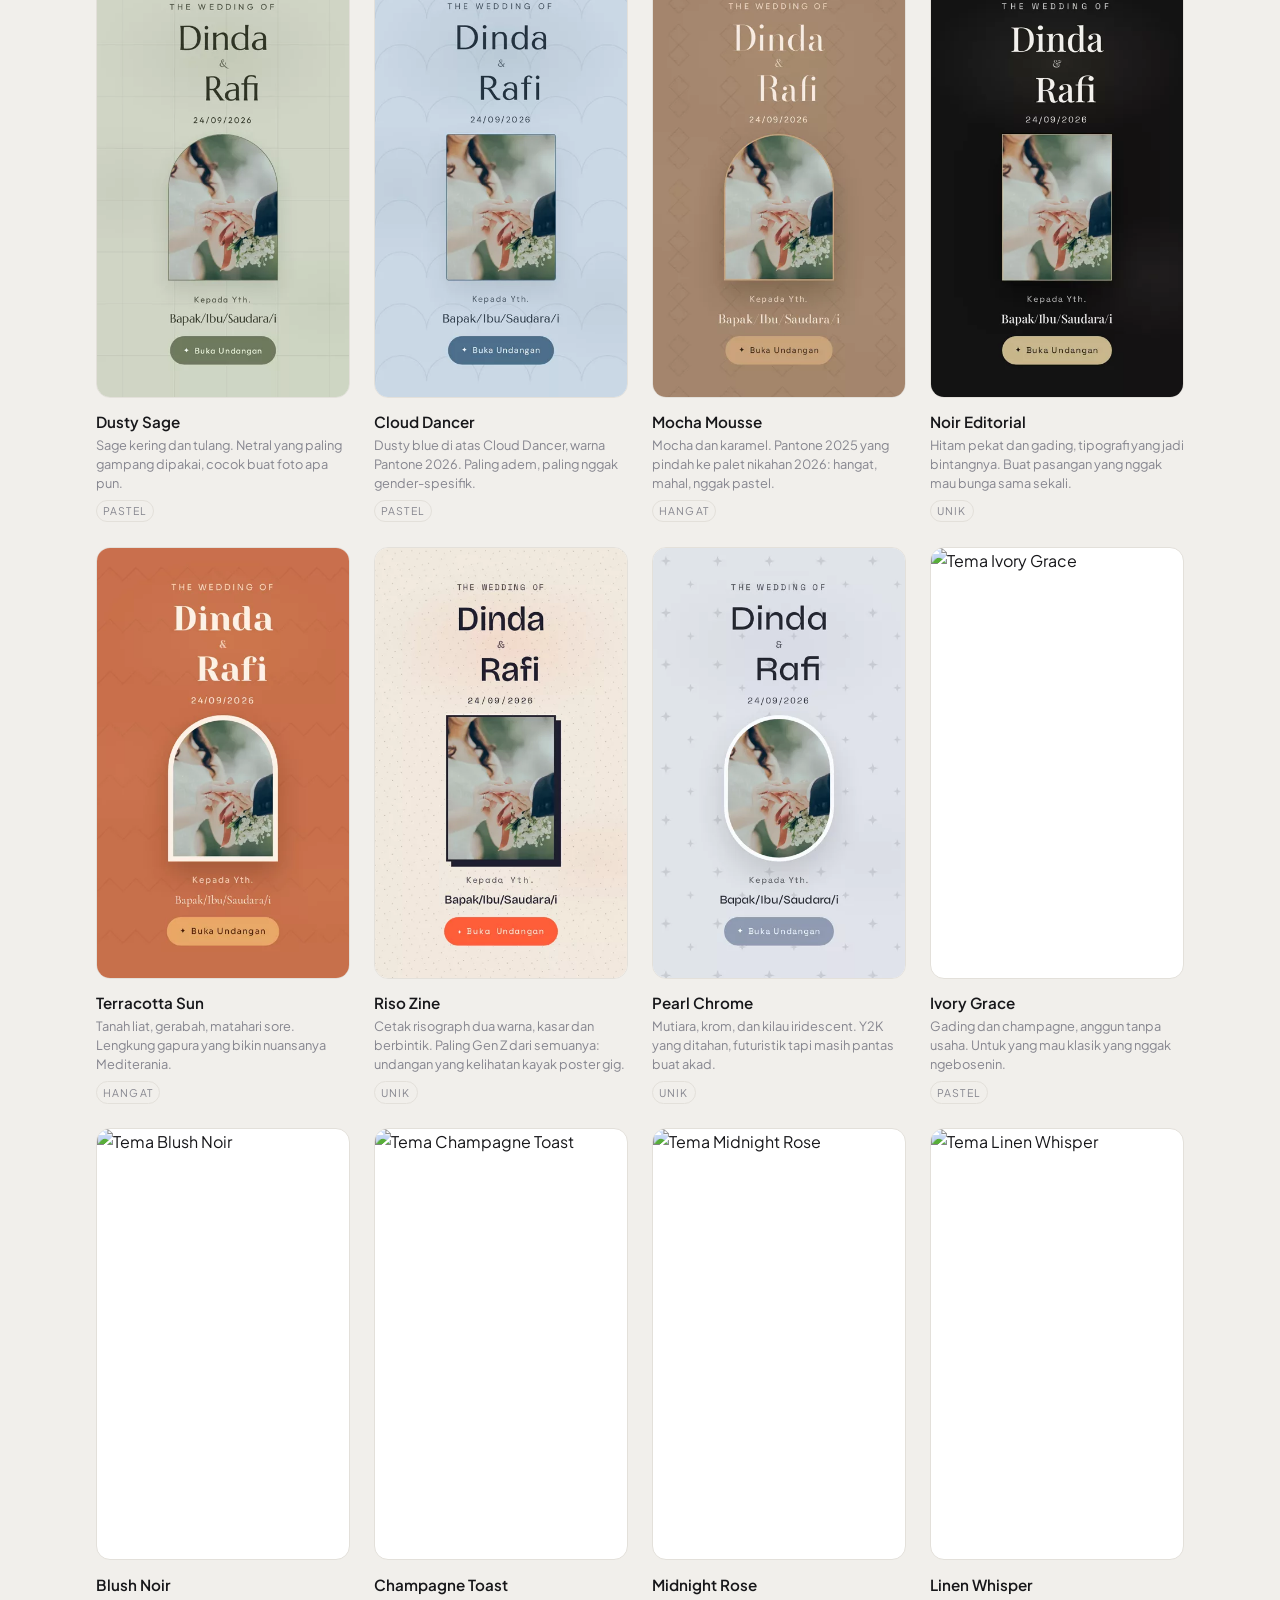
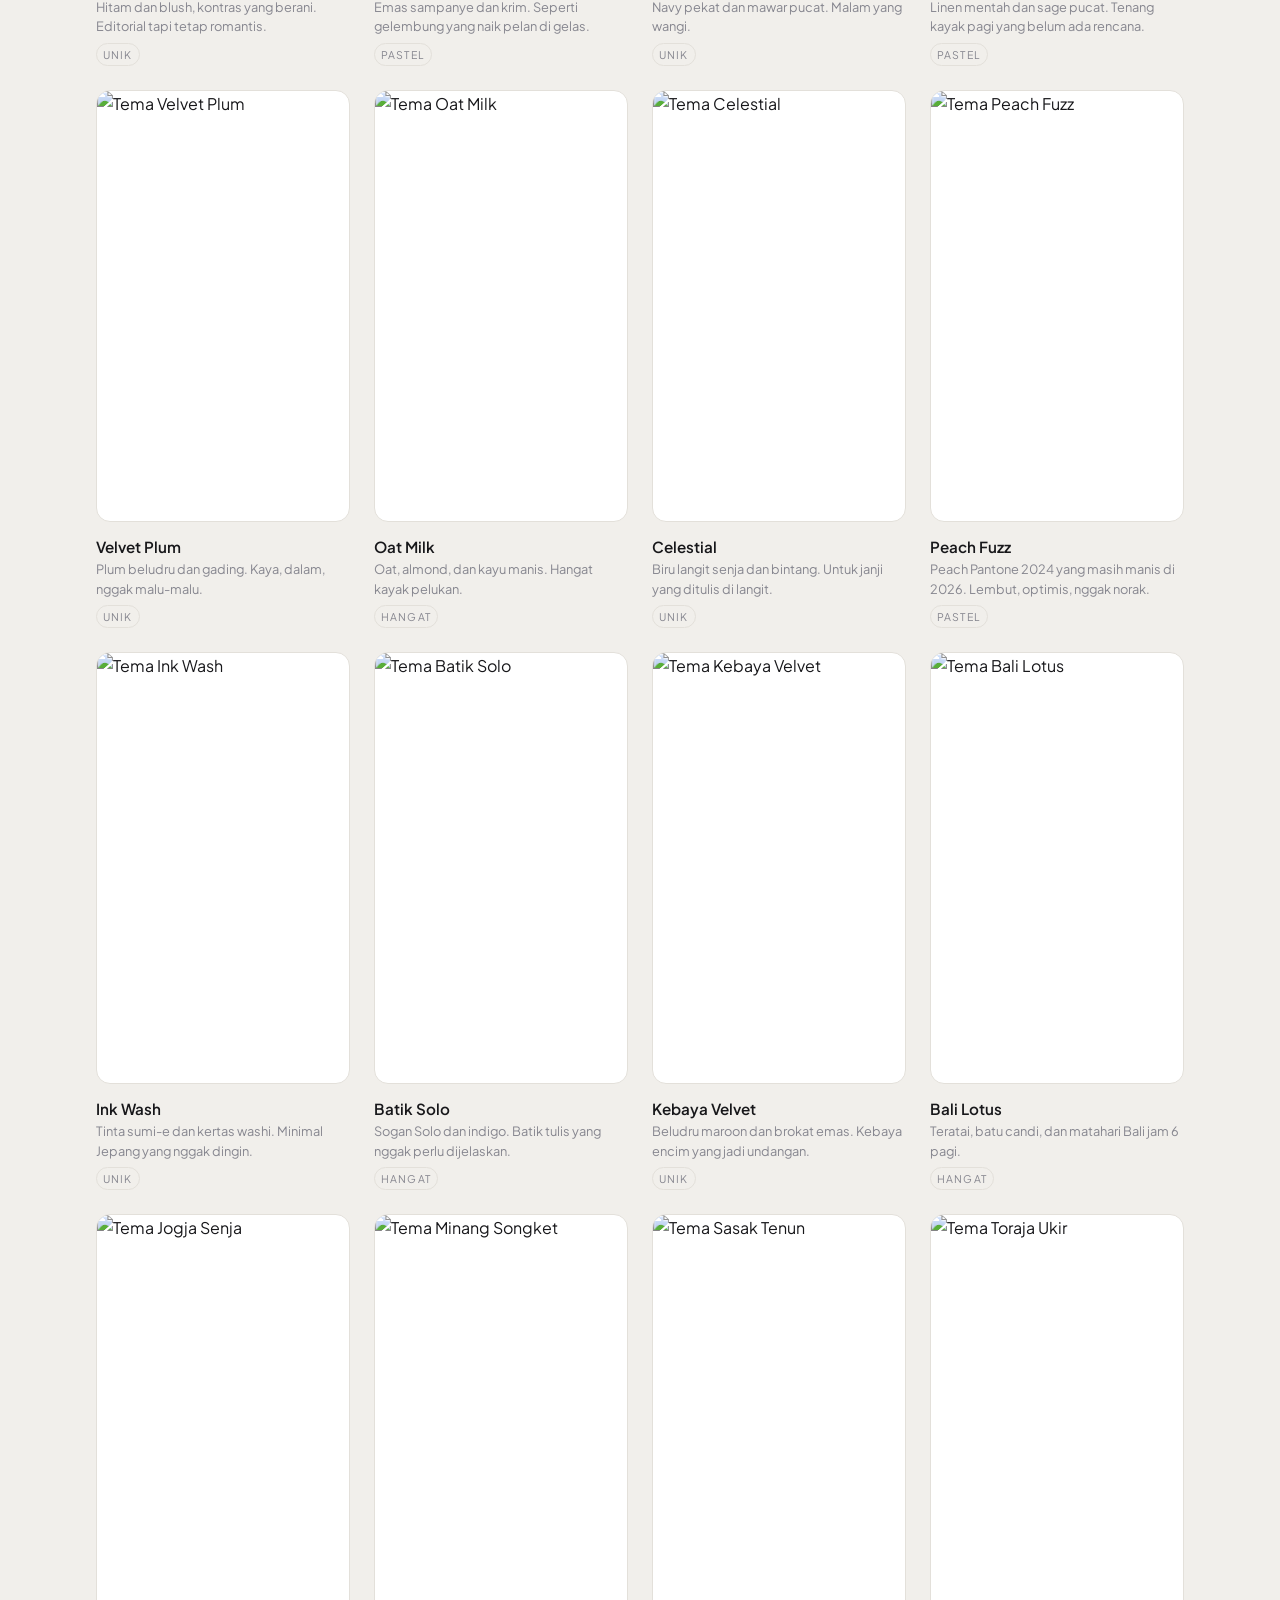
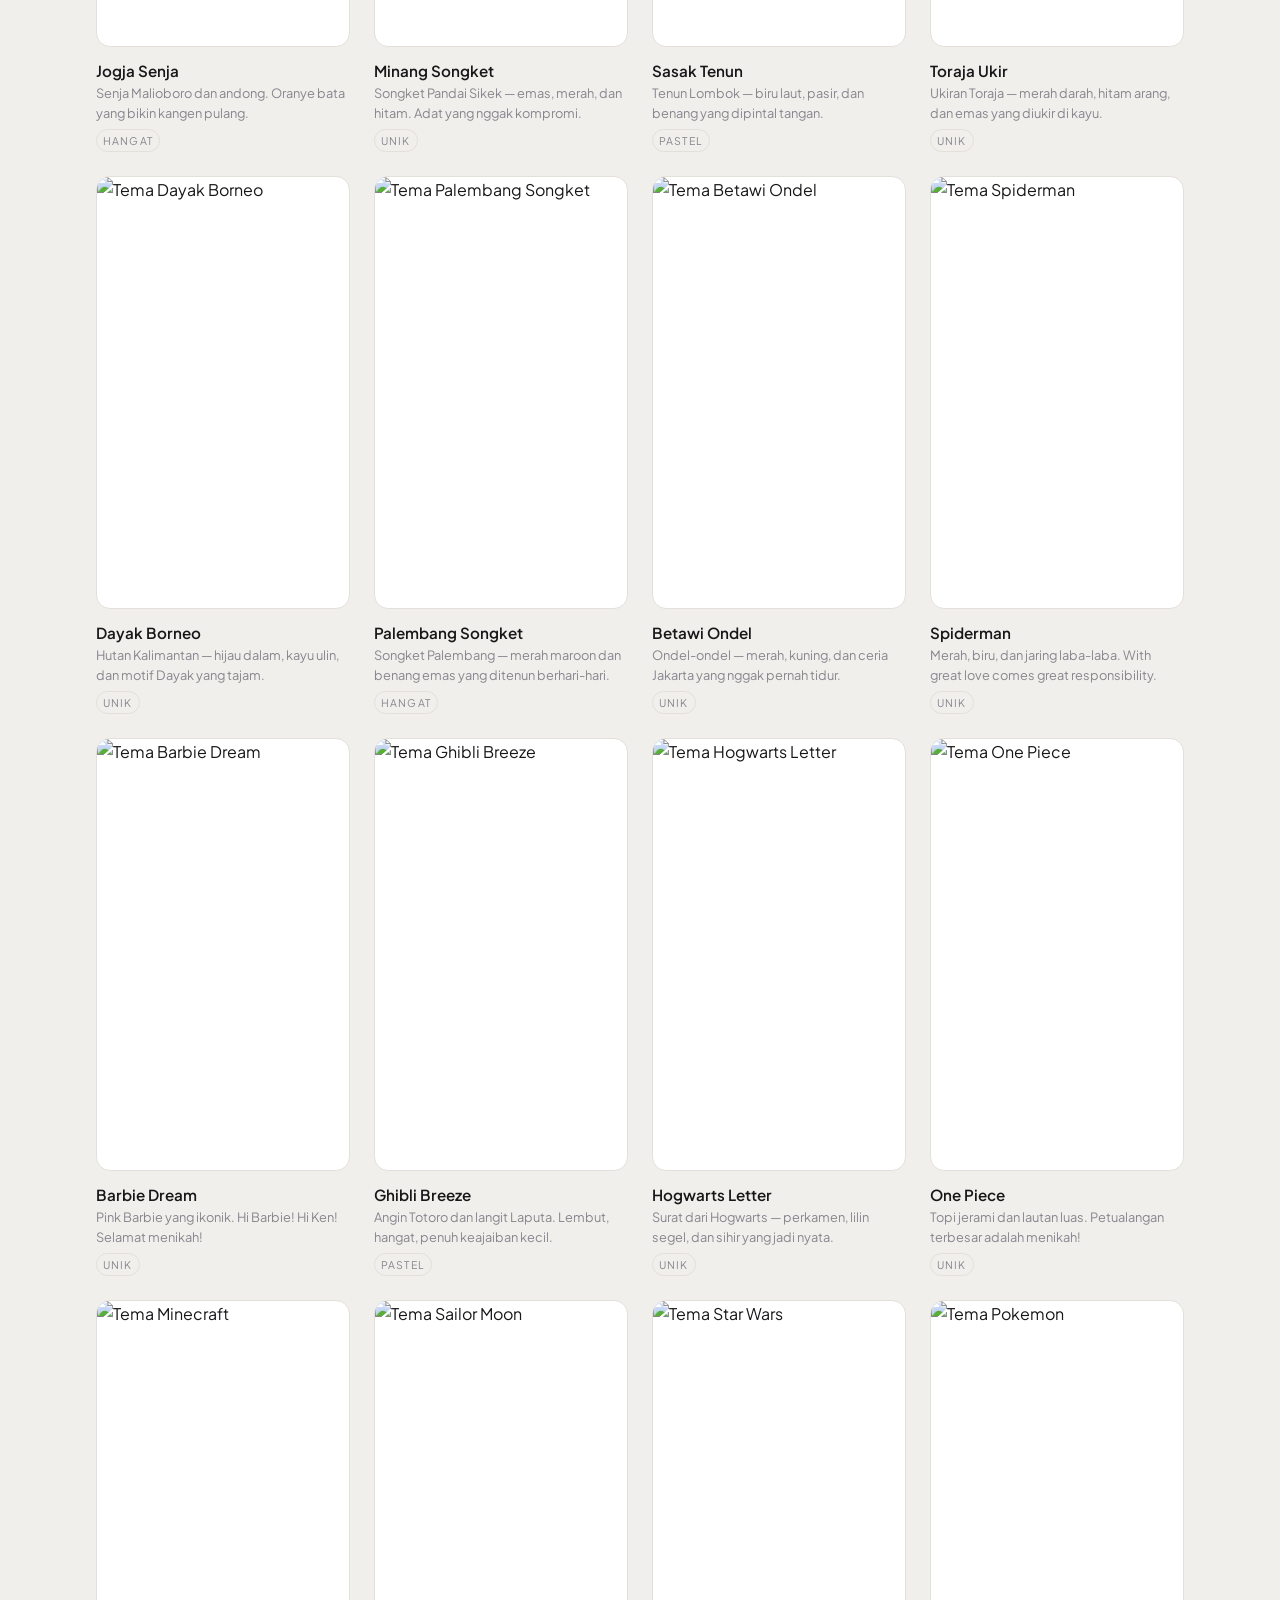
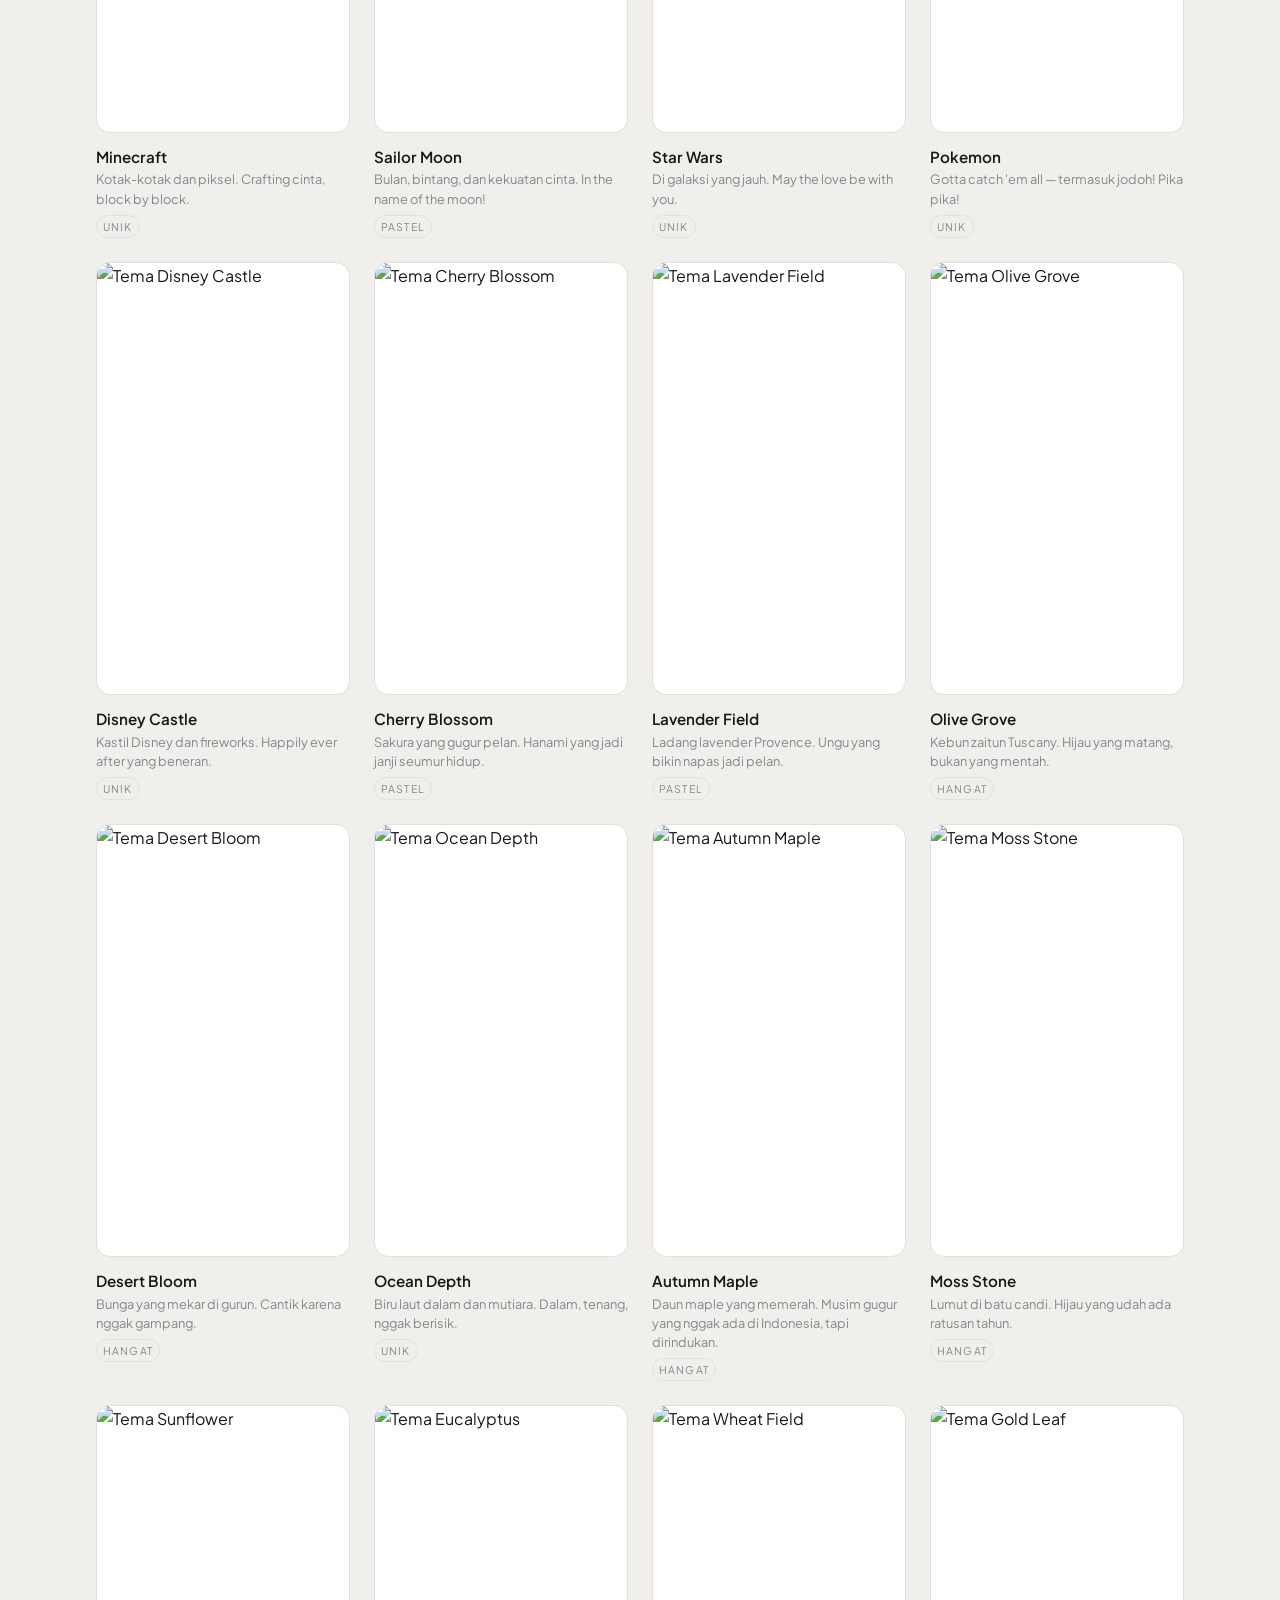
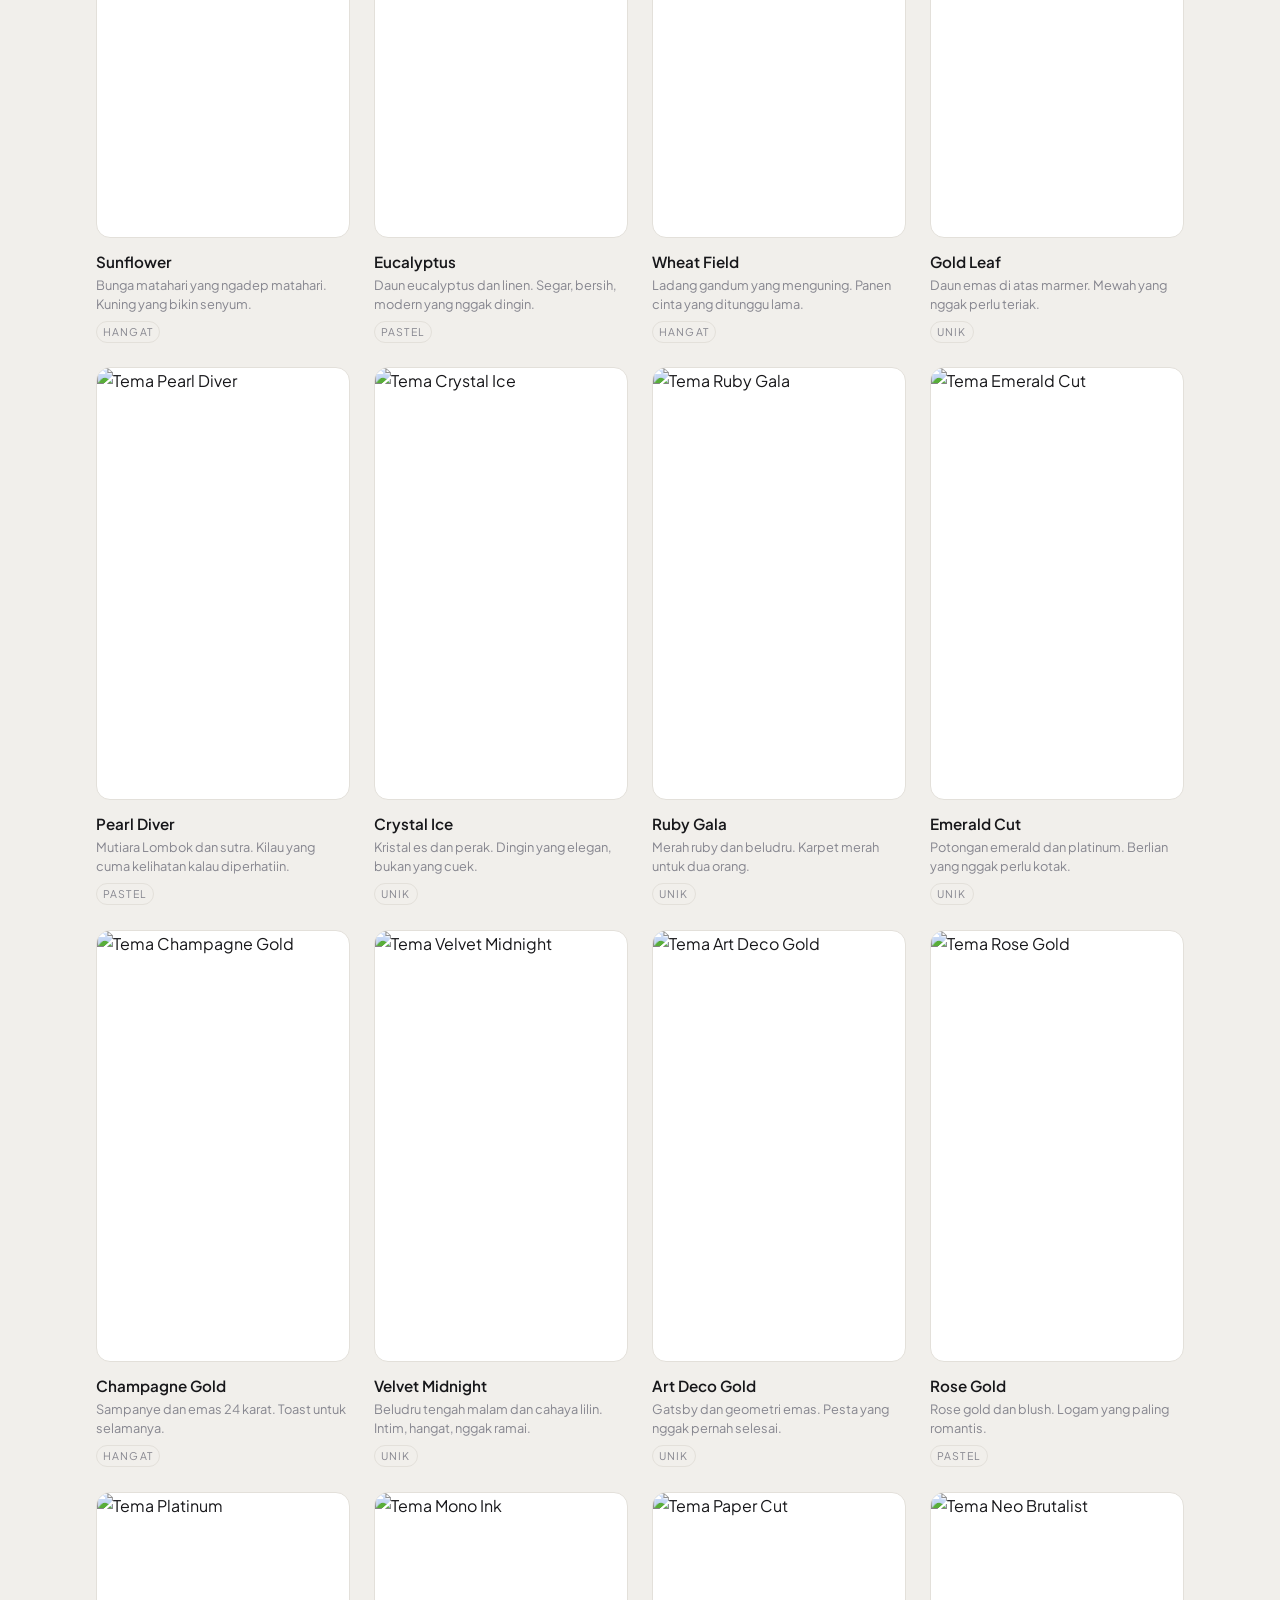
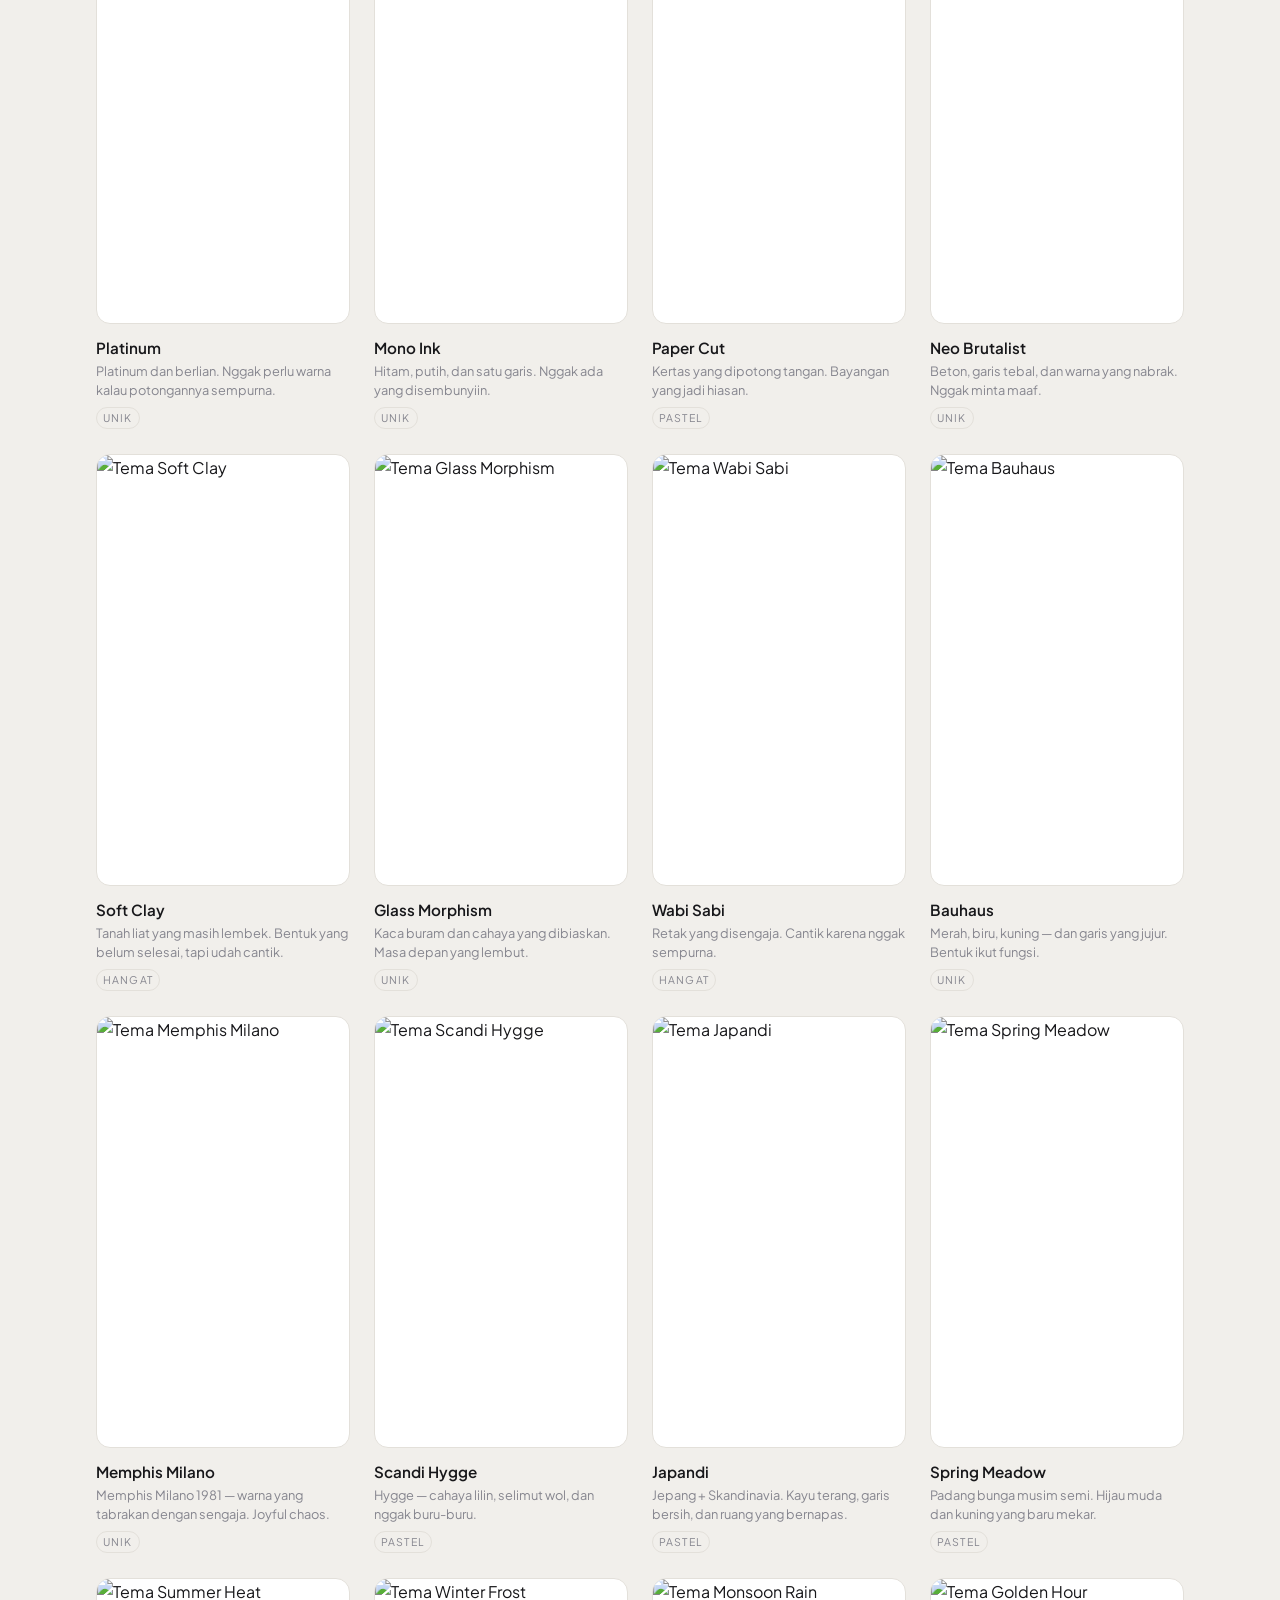
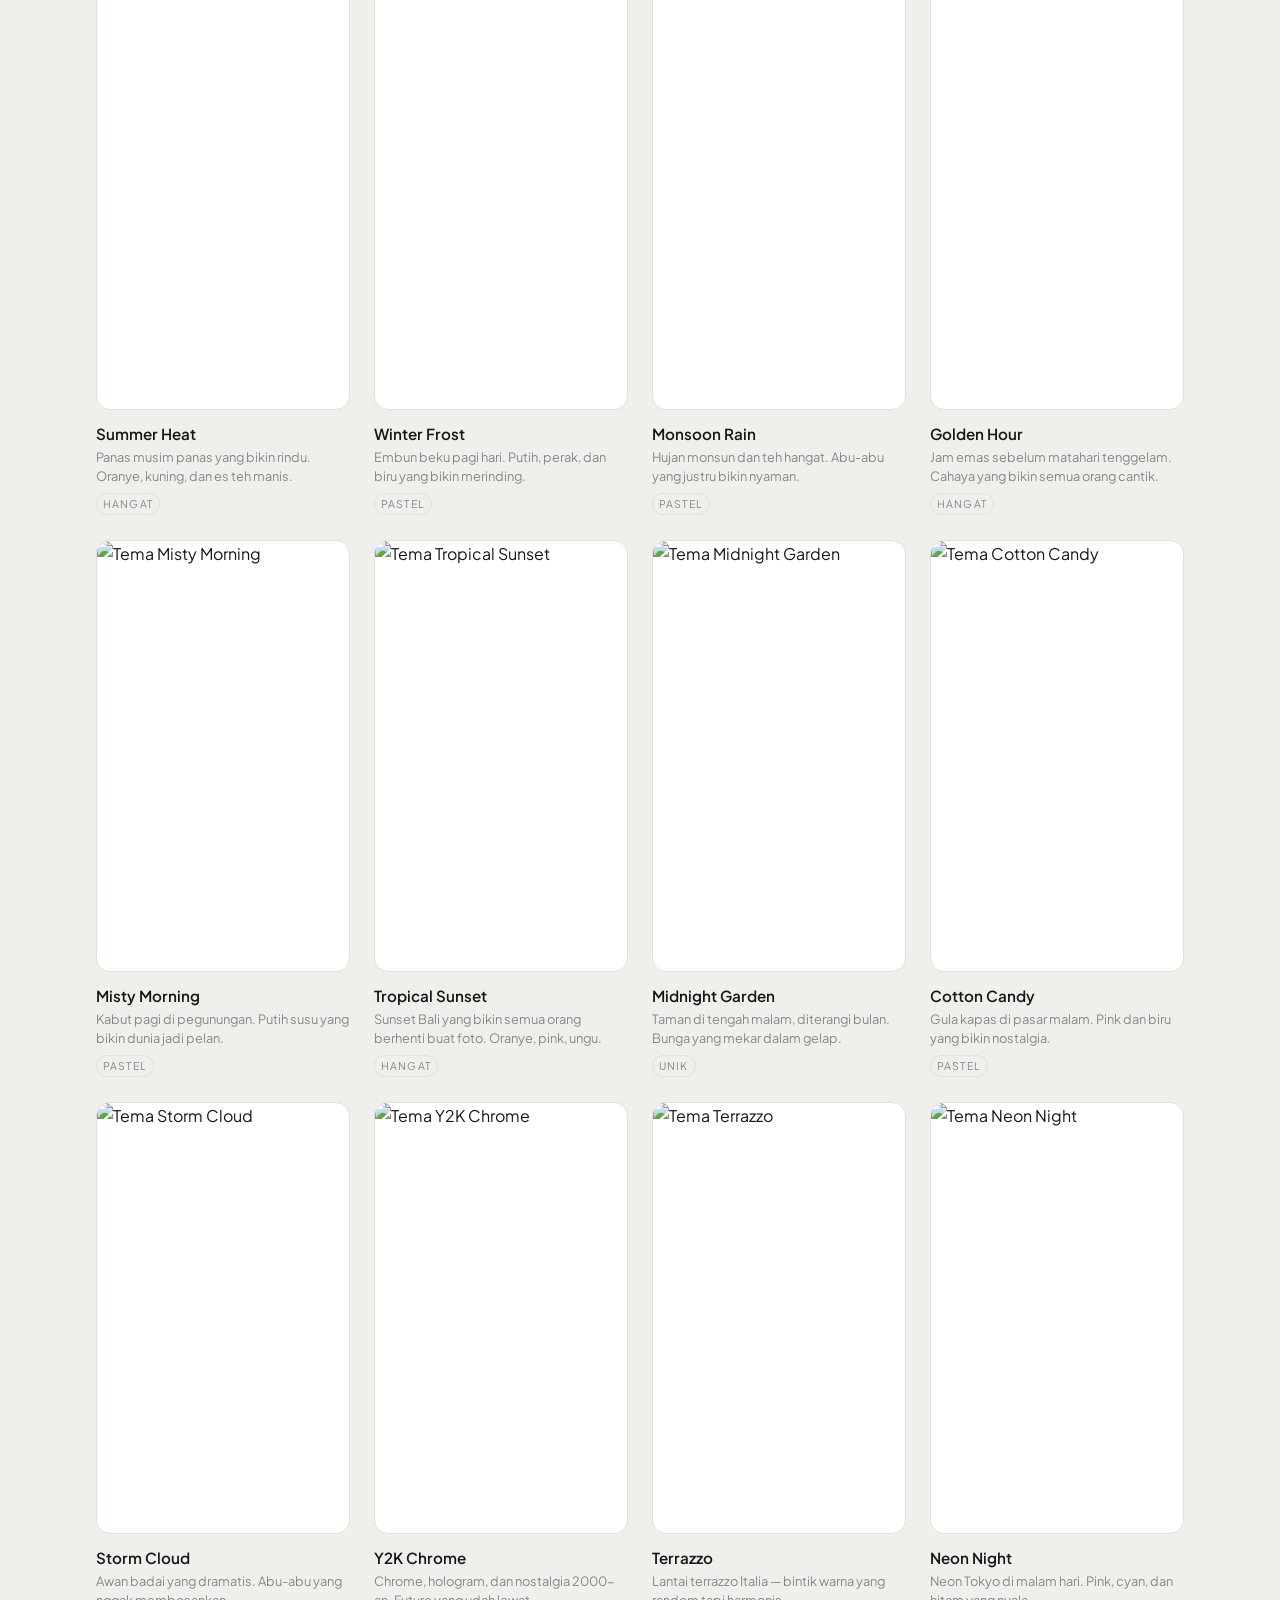
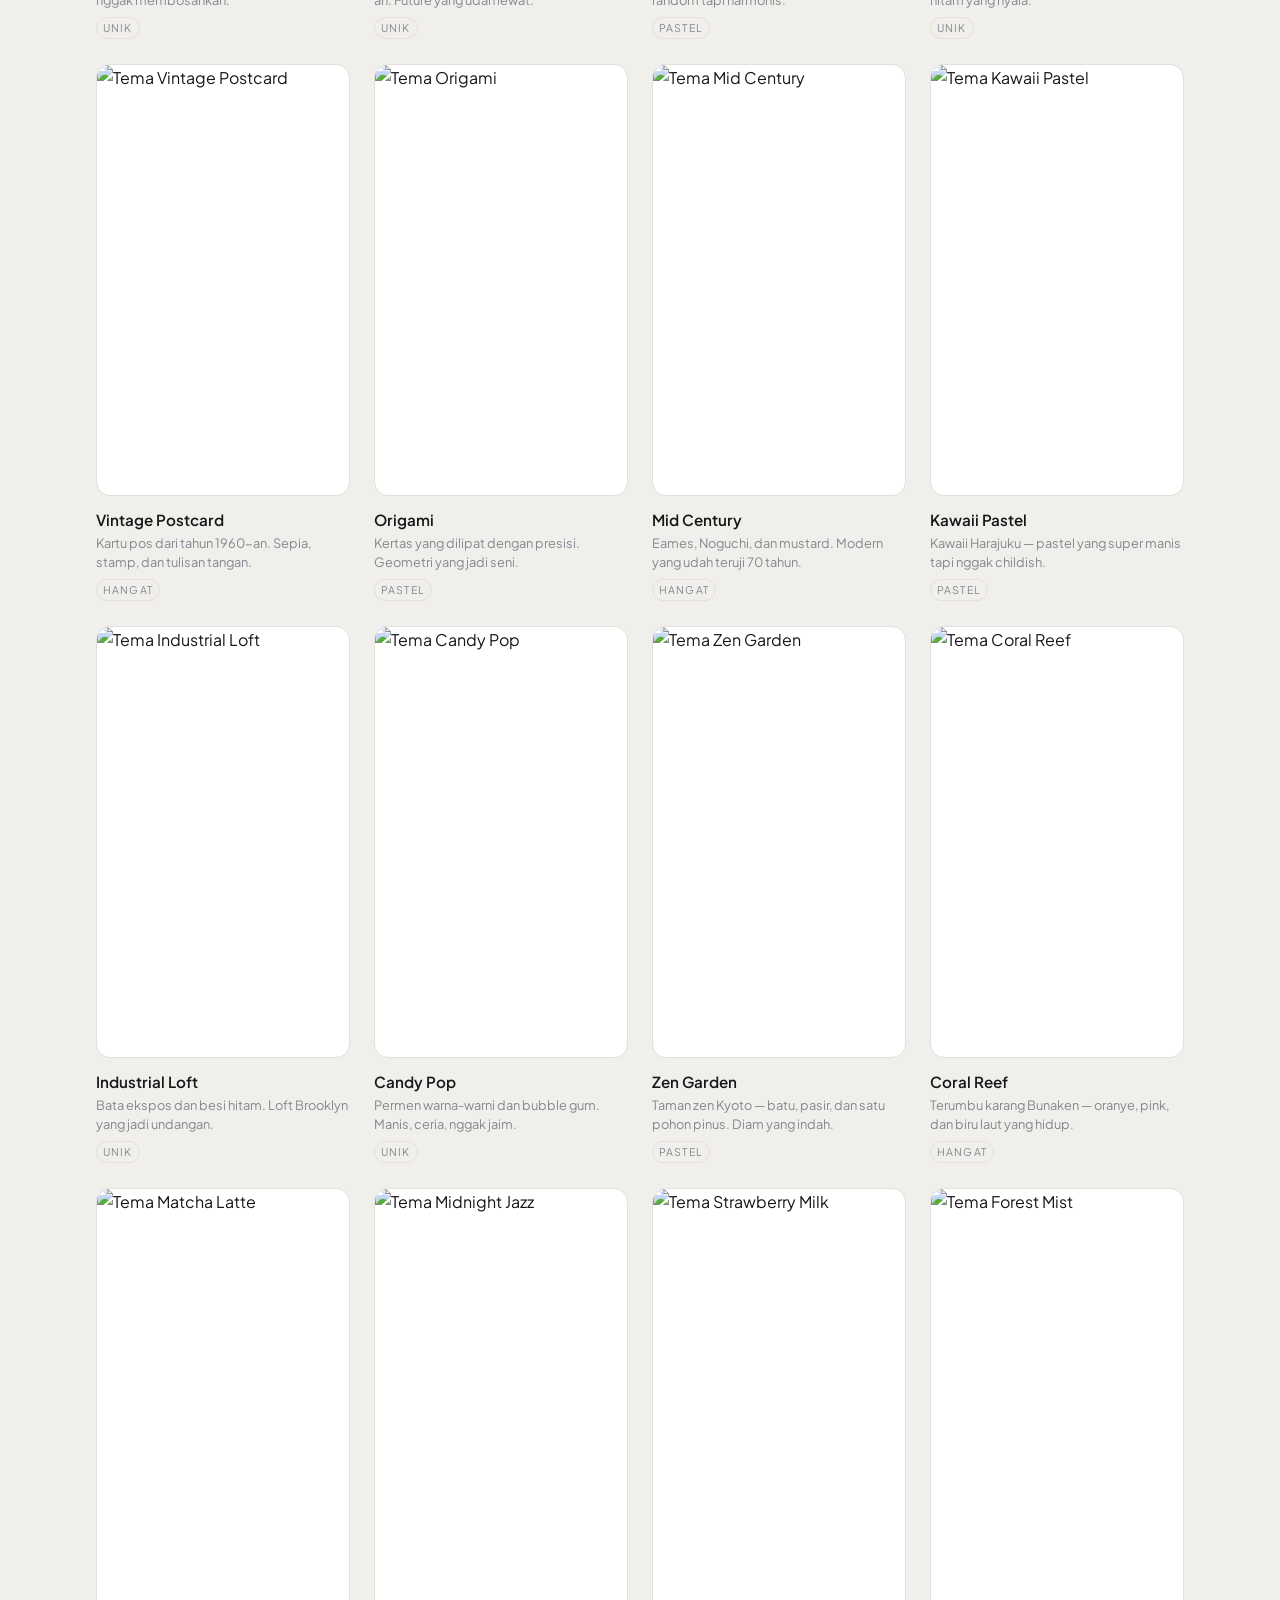
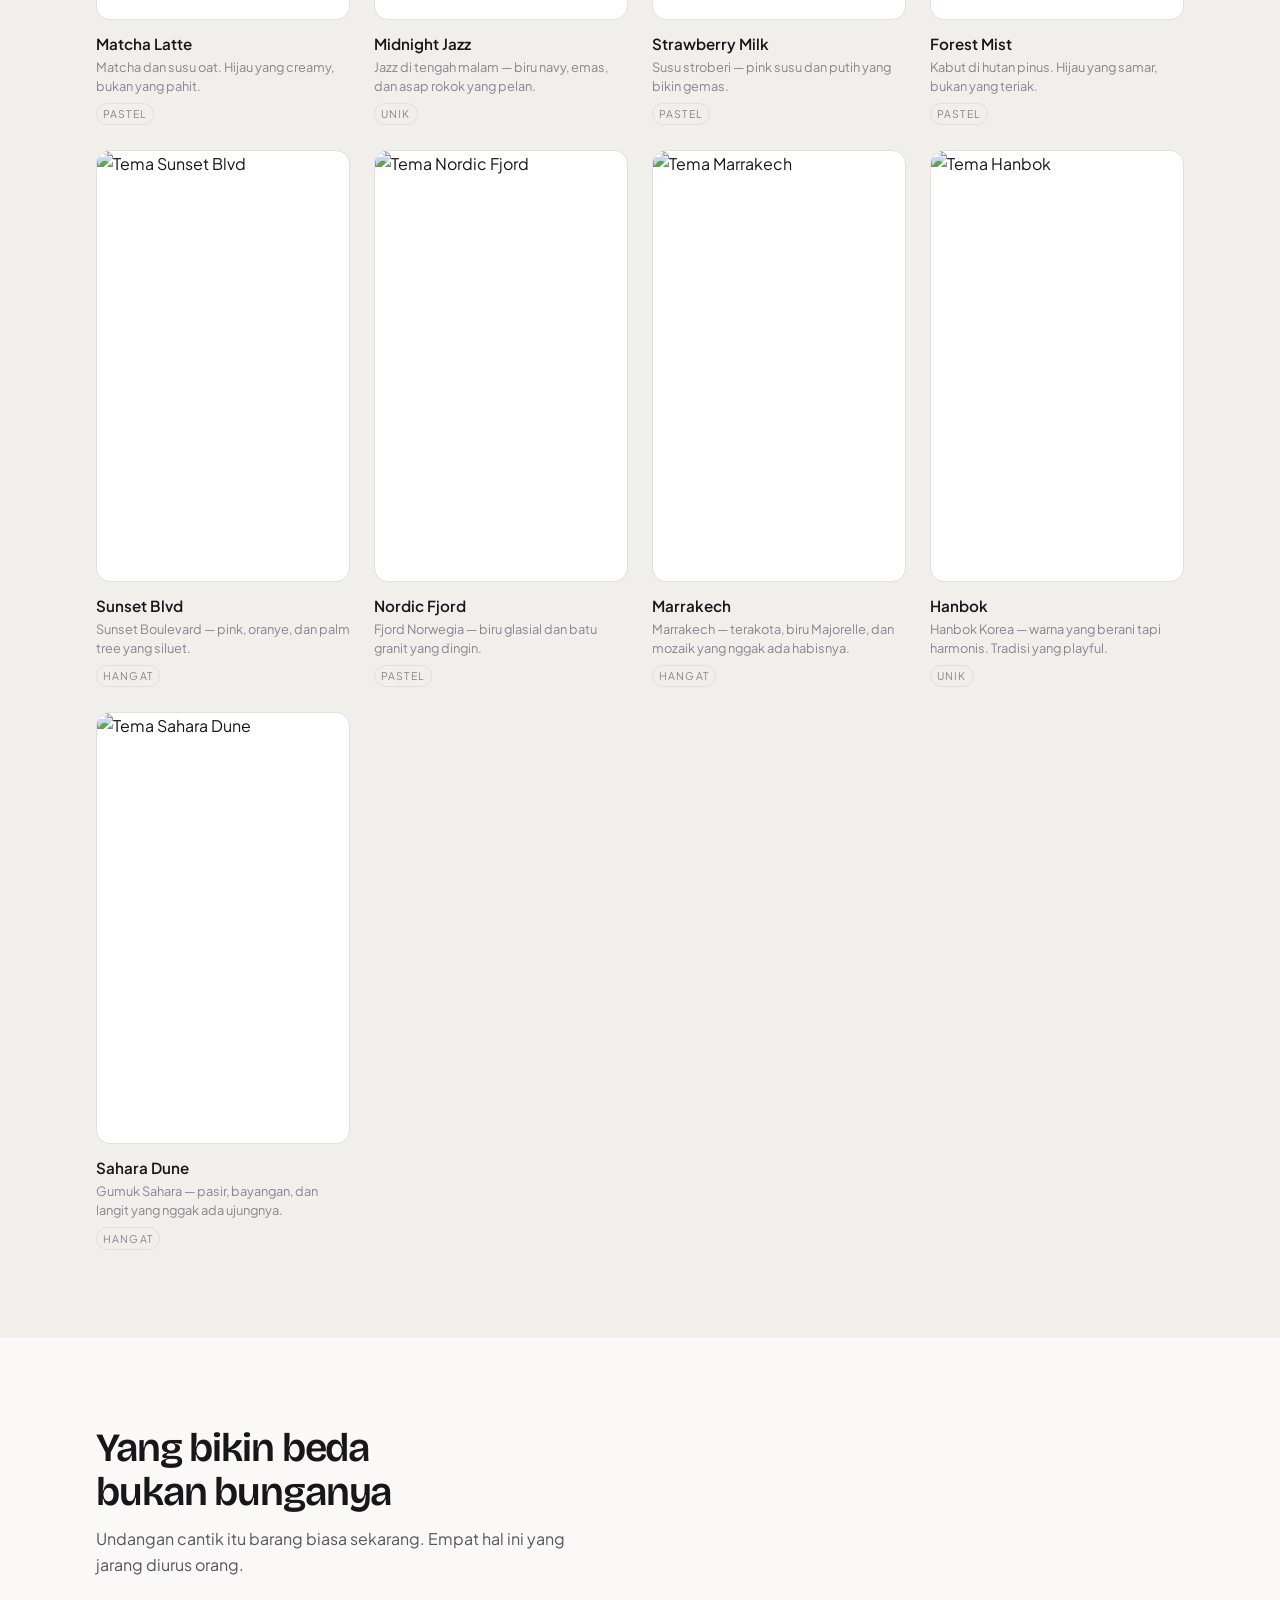
==== commit e2b65fdb: "feat: 101 themes — 90 new unique themes 11 → 101 themes via themes.json SOT + bin/make-theme.py. Cat" ====
--- a/site/index.html
+++ b/site/index.html
@@ -4,11 +4,11 @@
 <meta charset="utf-8">
 <meta name="viewport" content="width=device-width, initial-scale=1">
 <title>Ikat - Undangan pernikahan digital yang kebuka cepat</title>
-<meta name="description" content="11 tema undangan pernikahan digital. Halaman pertama 22 KB, jadi kebuka walau sinyal tamu cuma satu bar. Link personal per tamu, RSVP, dan rekap yang bisa diunduh.">
+<meta name="description" content="101 tema undangan pernikahan digital. Halaman pertama 22 KB, jadi kebuka walau sinyal tamu cuma satu bar. Link personal per tamu, RSVP, dan rekap yang bisa diunduh.">
 <meta name="theme-color" content="#faf9f7">
 
 <meta property="og:title" content="Ikat - Undangan pernikahan digital yang kebuka cepat">
-<meta property="og:description" content="11 tema, halaman pertama 22 KB, link personal per tamu.">
+<meta property="og:description" content="101 tema, halaman pertama 22 KB, link personal per tamu.">
 <meta property="og:type" content="website">
 
 <link rel="preconnect" href="https://fonts.googleapis.com">
@@ -36,7 +36,7 @@
   <section class="hero">
     <div class="wrap hero__in">
       <div>
-        <p class="hero__eyebrow">11 tema siap pakai</p>
+        <p class="hero__eyebrow">101 tema siap pakai</p>
         <h1>Undangan yang <em>kebuka</em>, bukan yang bikin tamu nunggu.</h1>
         <p class="hero__sub">Halaman pertamanya 22 KB. Tamu kalian buka di parkiran gedung dengan sinyal satu bar, dan tetap muncul.</p>
         <div class="hero__cta">
@@ -55,7 +55,7 @@
   <section class="sec sec--alt" id="tema">
     <div class="wrap">
       <div class="sec__head">
-        <h2>11 tema, semuanya bisa dibuka sekarang</h2>
+        <h2>101 tema, semuanya bisa dibuka sekarang</h2>
         <p>Bukan gambar contoh. Tiap kartu di bawah membuka undangan sungguhan yang jalan, lengkap dengan hitung mundur dan RSVP-nya.</p>
       </div>
       <div class="themes">
@@ -146,6 +146,726 @@
           <p class="theme__name">Pearl Chrome</p>
           <p class="theme__blurb">Mutiara, krom, dan kilau iridescent. Y2K yang ditahan, futuristik tapi masih pantas buat akad.</p>
           <span class="theme__tag">unik</span>
+        </a>
+        <a class="theme rise" href="preview.html?theme=ivory-grace" target="_blank" rel="noopener">
+          <div class="theme__shot">
+            <img src="thumbs/ivory-grace.webp" alt="Tema Ivory Grace" loading="lazy" decoding="async" width="440" height="749">
+          </div>
+          <p class="theme__name">Ivory Grace</p>
+          <p class="theme__blurb">Gading dan champagne, anggun tanpa usaha. Untuk yang mau klasik yang nggak ngebosenin.</p>
+          <span class="theme__tag">pastel</span>
+        </a>
+        <a class="theme rise" href="preview.html?theme=blush-noir" target="_blank" rel="noopener">
+          <div class="theme__shot">
+            <img src="thumbs/blush-noir.webp" alt="Tema Blush Noir" loading="lazy" decoding="async" width="440" height="749">
+          </div>
+          <p class="theme__name">Blush Noir</p>
+          <p class="theme__blurb">Hitam dan blush, kontras yang berani. Editorial tapi tetap romantis.</p>
+          <span class="theme__tag">unik</span>
+        </a>
+        <a class="theme rise" href="preview.html?theme=champagne-toast" target="_blank" rel="noopener">
+          <div class="theme__shot">
+            <img src="thumbs/champagne-toast.webp" alt="Tema Champagne Toast" loading="lazy" decoding="async" width="440" height="749">
+          </div>
+          <p class="theme__name">Champagne Toast</p>
+          <p class="theme__blurb">Emas sampanye dan krim. Seperti gelembung yang naik pelan di gelas.</p>
+          <span class="theme__tag">pastel</span>
+        </a>
+        <a class="theme rise" href="preview.html?theme=midnight-rose" target="_blank" rel="noopener">
+          <div class="theme__shot">
+            <img src="thumbs/midnight-rose.webp" alt="Tema Midnight Rose" loading="lazy" decoding="async" width="440" height="749">
+          </div>
+          <p class="theme__name">Midnight Rose</p>
+          <p class="theme__blurb">Navy pekat dan mawar pucat. Malam yang wangi.</p>
+          <span class="theme__tag">unik</span>
+        </a>
+        <a class="theme rise" href="preview.html?theme=linen-whisper" target="_blank" rel="noopener">
+          <div class="theme__shot">
+            <img src="thumbs/linen-whisper.webp" alt="Tema Linen Whisper" loading="lazy" decoding="async" width="440" height="749">
+          </div>
+          <p class="theme__name">Linen Whisper</p>
+          <p class="theme__blurb">Linen mentah dan sage pucat. Tenang kayak pagi yang belum ada rencana.</p>
+          <span class="theme__tag">pastel</span>
+        </a>
+        <a class="theme rise" href="preview.html?theme=velvet-plum" target="_blank" rel="noopener">
+          <div class="theme__shot">
+            <img src="thumbs/velvet-plum.webp" alt="Tema Velvet Plum" loading="lazy" decoding="async" width="440" height="749">
+          </div>
+          <p class="theme__name">Velvet Plum</p>
+          <p class="theme__blurb">Plum beludru dan gading. Kaya, dalam, nggak malu-malu.</p>
+          <span class="theme__tag">unik</span>
+        </a>
+        <a class="theme rise" href="preview.html?theme=oat-milk" target="_blank" rel="noopener">
+          <div class="theme__shot">
+            <img src="thumbs/oat-milk.webp" alt="Tema Oat Milk" loading="lazy" decoding="async" width="440" height="749">
+          </div>
+          <p class="theme__name">Oat Milk</p>
+          <p class="theme__blurb">Oat, almond, dan kayu manis. Hangat kayak pelukan.</p>
+          <span class="theme__tag">hangat</span>
+        </a>
+        <a class="theme rise" href="preview.html?theme=celestial" target="_blank" rel="noopener">
+          <div class="theme__shot">
+            <img src="thumbs/celestial.webp" alt="Tema Celestial" loading="lazy" decoding="async" width="440" height="749">
+          </div>
+          <p class="theme__name">Celestial</p>
+          <p class="theme__blurb">Biru langit senja dan bintang. Untuk janji yang ditulis di langit.</p>
+          <span class="theme__tag">unik</span>
+        </a>
+        <a class="theme rise" href="preview.html?theme=peach-fuzz" target="_blank" rel="noopener">
+          <div class="theme__shot">
+            <img src="thumbs/peach-fuzz.webp" alt="Tema Peach Fuzz" loading="lazy" decoding="async" width="440" height="749">
+          </div>
+          <p class="theme__name">Peach Fuzz</p>
+          <p class="theme__blurb">Peach Pantone 2024 yang masih manis di 2026. Lembut, optimis, nggak norak.</p>
+          <span class="theme__tag">pastel</span>
+        </a>
+        <a class="theme rise" href="preview.html?theme=ink-wash" target="_blank" rel="noopener">
+          <div class="theme__shot">
+            <img src="thumbs/ink-wash.webp" alt="Tema Ink Wash" loading="lazy" decoding="async" width="440" height="749">
+          </div>
+          <p class="theme__name">Ink Wash</p>
+          <p class="theme__blurb">Tinta sumi-e dan kertas washi. Minimal Jepang yang nggak dingin.</p>
+          <span class="theme__tag">unik</span>
+        </a>
+        <a class="theme rise" href="preview.html?theme=batik-solo" target="_blank" rel="noopener">
+          <div class="theme__shot">
+            <img src="thumbs/batik-solo.webp" alt="Tema Batik Solo" loading="lazy" decoding="async" width="440" height="749">
+          </div>
+          <p class="theme__name">Batik Solo</p>
+          <p class="theme__blurb">Sogan Solo dan indigo. Batik tulis yang nggak perlu dijelaskan.</p>
+          <span class="theme__tag">hangat</span>
+        </a>
+        <a class="theme rise" href="preview.html?theme=kebaya-velvet" target="_blank" rel="noopener">
+          <div class="theme__shot">
+            <img src="thumbs/kebaya-velvet.webp" alt="Tema Kebaya Velvet" loading="lazy" decoding="async" width="440" height="749">
+          </div>
+          <p class="theme__name">Kebaya Velvet</p>
+          <p class="theme__blurb">Beludru maroon dan brokat emas. Kebaya encim yang jadi undangan.</p>
+          <span class="theme__tag">unik</span>
+        </a>
+        <a class="theme rise" href="preview.html?theme=bali-lotus" target="_blank" rel="noopener">
+          <div class="theme__shot">
+            <img src="thumbs/bali-lotus.webp" alt="Tema Bali Lotus" loading="lazy" decoding="async" width="440" height="749">
+          </div>
+          <p class="theme__name">Bali Lotus</p>
+          <p class="theme__blurb">Teratai, batu candi, dan matahari Bali jam 6 pagi.</p>
+          <span class="theme__tag">hangat</span>
+        </a>
+        <a class="theme rise" href="preview.html?theme=jogja-senja" target="_blank" rel="noopener">
+          <div class="theme__shot">
+            <img src="thumbs/jogja-senja.webp" alt="Tema Jogja Senja" loading="lazy" decoding="async" width="440" height="749">
+          </div>
+          <p class="theme__name">Jogja Senja</p>
+          <p class="theme__blurb">Senja Malioboro dan andong. Oranye bata yang bikin kangen pulang.</p>
+          <span class="theme__tag">hangat</span>
+        </a>
+        <a class="theme rise" href="preview.html?theme=minang-songket" target="_blank" rel="noopener">
+          <div class="theme__shot">
+            <img src="thumbs/minang-songket.webp" alt="Tema Minang Songket" loading="lazy" decoding="async" width="440" height="749">
+          </div>
+          <p class="theme__name">Minang Songket</p>
+          <p class="theme__blurb">Songket Pandai Sikek — emas, merah, dan hitam. Adat yang nggak kompromi.</p>
+          <span class="theme__tag">unik</span>
+        </a>
+        <a class="theme rise" href="preview.html?theme=sasak-tenun" target="_blank" rel="noopener">
+          <div class="theme__shot">
+            <img src="thumbs/sasak-tenun.webp" alt="Tema Sasak Tenun" loading="lazy" decoding="async" width="440" height="749">
+          </div>
+          <p class="theme__name">Sasak Tenun</p>
+          <p class="theme__blurb">Tenun Lombok — biru laut, pasir, dan benang yang dipintal tangan.</p>
+          <span class="theme__tag">pastel</span>
+        </a>
+        <a class="theme rise" href="preview.html?theme=toraja-ukir" target="_blank" rel="noopener">
+          <div class="theme__shot">
+            <img src="thumbs/toraja-ukir.webp" alt="Tema Toraja Ukir" loading="lazy" decoding="async" width="440" height="749">
+          </div>
+          <p class="theme__name">Toraja Ukir</p>
+          <p class="theme__blurb">Ukiran Toraja — merah darah, hitam arang, dan emas yang diukir di kayu.</p>
+          <span class="theme__tag">unik</span>
+        </a>
+        <a class="theme rise" href="preview.html?theme=dayak-borneo" target="_blank" rel="noopener">
+          <div class="theme__shot">
+            <img src="thumbs/dayak-borneo.webp" alt="Tema Dayak Borneo" loading="lazy" decoding="async" width="440" height="749">
+          </div>
+          <p class="theme__name">Dayak Borneo</p>
+          <p class="theme__blurb">Hutan Kalimantan — hijau dalam, kayu ulin, dan motif Dayak yang tajam.</p>
+          <span class="theme__tag">unik</span>
+        </a>
+        <a class="theme rise" href="preview.html?theme=palembang-songket" target="_blank" rel="noopener">
+          <div class="theme__shot">
+            <img src="thumbs/palembang-songket.webp" alt="Tema Palembang Songket" loading="lazy" decoding="async" width="440" height="749">
+          </div>
+          <p class="theme__name">Palembang Songket</p>
+          <p class="theme__blurb">Songket Palembang — merah maroon dan benang emas yang ditenun berhari-hari.</p>
+          <span class="theme__tag">hangat</span>
+        </a>
+        <a class="theme rise" href="preview.html?theme=betawi-ondel" target="_blank" rel="noopener">
+          <div class="theme__shot">
+            <img src="thumbs/betawi-ondel.webp" alt="Tema Betawi Ondel" loading="lazy" decoding="async" width="440" height="749">
+          </div>
+          <p class="theme__name">Betawi Ondel</p>
+          <p class="theme__blurb">Ondel-ondel — merah, kuning, dan ceria Jakarta yang nggak pernah tidur.</p>
+          <span class="theme__tag">unik</span>
+        </a>
+        <a class="theme rise" href="preview.html?theme=spiderman" target="_blank" rel="noopener">
+          <div class="theme__shot">
+            <img src="thumbs/spiderman.webp" alt="Tema Spiderman" loading="lazy" decoding="async" width="440" height="749">
+          </div>
+          <p class="theme__name">Spiderman</p>
+          <p class="theme__blurb">Merah, biru, dan jaring laba-laba. With great love comes great responsibility.</p>
+          <span class="theme__tag">unik</span>
+        </a>
+        <a class="theme rise" href="preview.html?theme=barbie-dream" target="_blank" rel="noopener">
+          <div class="theme__shot">
+            <img src="thumbs/barbie-dream.webp" alt="Tema Barbie Dream" loading="lazy" decoding="async" width="440" height="749">
+          </div>
+          <p class="theme__name">Barbie Dream</p>
+          <p class="theme__blurb">Pink Barbie yang ikonik. Hi Barbie! Hi Ken! Selamat menikah!</p>
+          <span class="theme__tag">unik</span>
+        </a>
+        <a class="theme rise" href="preview.html?theme=ghibli-breeze" target="_blank" rel="noopener">
+          <div class="theme__shot">
+            <img src="thumbs/ghibli-breeze.webp" alt="Tema Ghibli Breeze" loading="lazy" decoding="async" width="440" height="749">
+          </div>
+          <p class="theme__name">Ghibli Breeze</p>
+          <p class="theme__blurb">Angin Totoro dan langit Laputa. Lembut, hangat, penuh keajaiban kecil.</p>
+          <span class="theme__tag">pastel</span>
+        </a>
+        <a class="theme rise" href="preview.html?theme=harry-potter" target="_blank" rel="noopener">
+          <div class="theme__shot">
+            <img src="thumbs/harry-potter.webp" alt="Tema Hogwarts Letter" loading="lazy" decoding="async" width="440" height="749">
+          </div>
+          <p class="theme__name">Hogwarts Letter</p>
+          <p class="theme__blurb">Surat dari Hogwarts — perkamen, lilin segel, dan sihir yang jadi nyata.</p>
+          <span class="theme__tag">unik</span>
+        </a>
+        <a class="theme rise" href="preview.html?theme=one-piece" target="_blank" rel="noopener">
+          <div class="theme__shot">
+            <img src="thumbs/one-piece.webp" alt="Tema One Piece" loading="lazy" decoding="async" width="440" height="749">
+          </div>
+          <p class="theme__name">One Piece</p>
+          <p class="theme__blurb">Topi jerami dan lautan luas. Petualangan terbesar adalah menikah!</p>
+          <span class="theme__tag">unik</span>
+        </a>
+        <a class="theme rise" href="preview.html?theme=minecraft" target="_blank" rel="noopener">
+          <div class="theme__shot">
+            <img src="thumbs/minecraft.webp" alt="Tema Minecraft" loading="lazy" decoding="async" width="440" height="749">
+          </div>
+          <p class="theme__name">Minecraft</p>
+          <p class="theme__blurb">Kotak-kotak dan piksel. Crafting cinta, block by block.</p>
+          <span class="theme__tag">unik</span>
+        </a>
+        <a class="theme rise" href="preview.html?theme=sailor-moon" target="_blank" rel="noopener">
+          <div class="theme__shot">
+            <img src="thumbs/sailor-moon.webp" alt="Tema Sailor Moon" loading="lazy" decoding="async" width="440" height="749">
+          </div>
+          <p class="theme__name">Sailor Moon</p>
+          <p class="theme__blurb">Bulan, bintang, dan kekuatan cinta. In the name of the moon!</p>
+          <span class="theme__tag">pastel</span>
+        </a>
+        <a class="theme rise" href="preview.html?theme=star-wars" target="_blank" rel="noopener">
+          <div class="theme__shot">
+            <img src="thumbs/star-wars.webp" alt="Tema Star Wars" loading="lazy" decoding="async" width="440" height="749">
+          </div>
+          <p class="theme__name">Star Wars</p>
+          <p class="theme__blurb">Di galaksi yang jauh. May the love be with you.</p>
+          <span class="theme__tag">unik</span>
+        </a>
+        <a class="theme rise" href="preview.html?theme=pokemon" target="_blank" rel="noopener">
+          <div class="theme__shot">
+            <img src="thumbs/pokemon.webp" alt="Tema Pokemon" loading="lazy" decoding="async" width="440" height="749">
+          </div>
+          <p class="theme__name">Pokemon</p>
+          <p class="theme__blurb">Gotta catch &#x27;em all — termasuk jodoh! Pika pika!</p>
+          <span class="theme__tag">unik</span>
+        </a>
+        <a class="theme rise" href="preview.html?theme=disney-castle" target="_blank" rel="noopener">
+          <div class="theme__shot">
+            <img src="thumbs/disney-castle.webp" alt="Tema Disney Castle" loading="lazy" decoding="async" width="440" height="749">
+          </div>
+          <p class="theme__name">Disney Castle</p>
+          <p class="theme__blurb">Kastil Disney dan fireworks. Happily ever after yang beneran.</p>
+          <span class="theme__tag">unik</span>
+        </a>
+        <a class="theme rise" href="preview.html?theme=cherry-blossom" target="_blank" rel="noopener">
+          <div class="theme__shot">
+            <img src="thumbs/cherry-blossom.webp" alt="Tema Cherry Blossom" loading="lazy" decoding="async" width="440" height="749">
+          </div>
+          <p class="theme__name">Cherry Blossom</p>
+          <p class="theme__blurb">Sakura yang gugur pelan. Hanami yang jadi janji seumur hidup.</p>
+          <span class="theme__tag">pastel</span>
+        </a>
+        <a class="theme rise" href="preview.html?theme=lavender-field" target="_blank" rel="noopener">
+          <div class="theme__shot">
+            <img src="thumbs/lavender-field.webp" alt="Tema Lavender Field" loading="lazy" decoding="async" width="440" height="749">
+          </div>
+          <p class="theme__name">Lavender Field</p>
+          <p class="theme__blurb">Ladang lavender Provence. Ungu yang bikin napas jadi pelan.</p>
+          <span class="theme__tag">pastel</span>
+        </a>
+        <a class="theme rise" href="preview.html?theme=olive-grove" target="_blank" rel="noopener">
+          <div class="theme__shot">
+            <img src="thumbs/olive-grove.webp" alt="Tema Olive Grove" loading="lazy" decoding="async" width="440" height="749">
+          </div>
+          <p class="theme__name">Olive Grove</p>
+          <p class="theme__blurb">Kebun zaitun Tuscany. Hijau yang matang, bukan yang mentah.</p>
+          <span class="theme__tag">hangat</span>
+        </a>
+        <a class="theme rise" href="preview.html?theme=desert-bloom" target="_blank" rel="noopener">
+          <div class="theme__shot">
+            <img src="thumbs/desert-bloom.webp" alt="Tema Desert Bloom" loading="lazy" decoding="async" width="440" height="749">
+          </div>
+          <p class="theme__name">Desert Bloom</p>
+          <p class="theme__blurb">Bunga yang mekar di gurun. Cantik karena nggak gampang.</p>
+          <span class="theme__tag">hangat</span>
+        </a>
+        <a class="theme rise" href="preview.html?theme=ocean-depth" target="_blank" rel="noopener">
+          <div class="theme__shot">
+            <img src="thumbs/ocean-depth.webp" alt="Tema Ocean Depth" loading="lazy" decoding="async" width="440" height="749">
+          </div>
+          <p class="theme__name">Ocean Depth</p>
+          <p class="theme__blurb">Biru laut dalam dan mutiara. Dalam, tenang, nggak berisik.</p>
+          <span class="theme__tag">unik</span>
+        </a>
+        <a class="theme rise" href="preview.html?theme=autumn-maple" target="_blank" rel="noopener">
+          <div class="theme__shot">
+            <img src="thumbs/autumn-maple.webp" alt="Tema Autumn Maple" loading="lazy" decoding="async" width="440" height="749">
+          </div>
+          <p class="theme__name">Autumn Maple</p>
+          <p class="theme__blurb">Daun maple yang memerah. Musim gugur yang nggak ada di Indonesia, tapi dirindukan.</p>
+          <span class="theme__tag">hangat</span>
+        </a>
+        <a class="theme rise" href="preview.html?theme=moss-stone" target="_blank" rel="noopener">
+          <div class="theme__shot">
+            <img src="thumbs/moss-stone.webp" alt="Tema Moss Stone" loading="lazy" decoding="async" width="440" height="749">
+          </div>
+          <p class="theme__name">Moss Stone</p>
+          <p class="theme__blurb">Lumut di batu candi. Hijau yang udah ada ratusan tahun.</p>
+          <span class="theme__tag">hangat</span>
+        </a>
+        <a class="theme rise" href="preview.html?theme=sunflower" target="_blank" rel="noopener">
+          <div class="theme__shot">
+            <img src="thumbs/sunflower.webp" alt="Tema Sunflower" loading="lazy" decoding="async" width="440" height="749">
+          </div>
+          <p class="theme__name">Sunflower</p>
+          <p class="theme__blurb">Bunga matahari yang ngadep matahari. Kuning yang bikin senyum.</p>
+          <span class="theme__tag">hangat</span>
+        </a>
+        <a class="theme rise" href="preview.html?theme=eucalyptus" target="_blank" rel="noopener">
+          <div class="theme__shot">
+            <img src="thumbs/eucalyptus.webp" alt="Tema Eucalyptus" loading="lazy" decoding="async" width="440" height="749">
+          </div>
+          <p class="theme__name">Eucalyptus</p>
+          <p class="theme__blurb">Daun eucalyptus dan linen. Segar, bersih, modern yang nggak dingin.</p>
+          <span class="theme__tag">pastel</span>
+        </a>
+        <a class="theme rise" href="preview.html?theme=wheat-field" target="_blank" rel="noopener">
+          <div class="theme__shot">
+            <img src="thumbs/wheat-field.webp" alt="Tema Wheat Field" loading="lazy" decoding="async" width="440" height="749">
+          </div>
+          <p class="theme__name">Wheat Field</p>
+          <p class="theme__blurb">Ladang gandum yang menguning. Panen cinta yang ditunggu lama.</p>
+          <span class="theme__tag">hangat</span>
+        </a>
+        <a class="theme rise" href="preview.html?theme=gold-leaf" target="_blank" rel="noopener">
+          <div class="theme__shot">
+            <img src="thumbs/gold-leaf.webp" alt="Tema Gold Leaf" loading="lazy" decoding="async" width="440" height="749">
+          </div>
+          <p class="theme__name">Gold Leaf</p>
+          <p class="theme__blurb">Daun emas di atas marmer. Mewah yang nggak perlu teriak.</p>
+          <span class="theme__tag">unik</span>
+        </a>
+        <a class="theme rise" href="preview.html?theme=pearl-diver" target="_blank" rel="noopener">
+          <div class="theme__shot">
+            <img src="thumbs/pearl-diver.webp" alt="Tema Pearl Diver" loading="lazy" decoding="async" width="440" height="749">
+          </div>
+          <p class="theme__name">Pearl Diver</p>
+          <p class="theme__blurb">Mutiara Lombok dan sutra. Kilau yang cuma kelihatan kalau diperhatiin.</p>
+          <span class="theme__tag">pastel</span>
+        </a>
+        <a class="theme rise" href="preview.html?theme=crystal-ice" target="_blank" rel="noopener">
+          <div class="theme__shot">
+            <img src="thumbs/crystal-ice.webp" alt="Tema Crystal Ice" loading="lazy" decoding="async" width="440" height="749">
+          </div>
+          <p class="theme__name">Crystal Ice</p>
+          <p class="theme__blurb">Kristal es dan perak. Dingin yang elegan, bukan yang cuek.</p>
+          <span class="theme__tag">unik</span>
+        </a>
+        <a class="theme rise" href="preview.html?theme=ruby-gala" target="_blank" rel="noopener">
+          <div class="theme__shot">
+            <img src="thumbs/ruby-gala.webp" alt="Tema Ruby Gala" loading="lazy" decoding="async" width="440" height="749">
+          </div>
+          <p class="theme__name">Ruby Gala</p>
+          <p class="theme__blurb">Merah ruby dan beludru. Karpet merah untuk dua orang.</p>
+          <span class="theme__tag">unik</span>
+        </a>
+        <a class="theme rise" href="preview.html?theme=emerald-cut" target="_blank" rel="noopener">
+          <div class="theme__shot">
+            <img src="thumbs/emerald-cut.webp" alt="Tema Emerald Cut" loading="lazy" decoding="async" width="440" height="749">
+          </div>
+          <p class="theme__name">Emerald Cut</p>
+          <p class="theme__blurb">Potongan emerald dan platinum. Berlian yang nggak perlu kotak.</p>
+          <span class="theme__tag">unik</span>
+        </a>
+        <a class="theme rise" href="preview.html?theme=champagne-gold" target="_blank" rel="noopener">
+          <div class="theme__shot">
+            <img src="thumbs/champagne-gold.webp" alt="Tema Champagne Gold" loading="lazy" decoding="async" width="440" height="749">
+          </div>
+          <p class="theme__name">Champagne Gold</p>
+          <p class="theme__blurb">Sampanye dan emas 24 karat. Toast untuk selamanya.</p>
+          <span class="theme__tag">hangat</span>
+        </a>
+        <a class="theme rise" href="preview.html?theme=velvet-midnight" target="_blank" rel="noopener">
+          <div class="theme__shot">
+            <img src="thumbs/velvet-midnight.webp" alt="Tema Velvet Midnight" loading="lazy" decoding="async" width="440" height="749">
+          </div>
+          <p class="theme__name">Velvet Midnight</p>
+          <p class="theme__blurb">Beludru tengah malam dan cahaya lilin. Intim, hangat, nggak ramai.</p>
+          <span class="theme__tag">unik</span>
+        </a>
+        <a class="theme rise" href="preview.html?theme=art-deco-gold" target="_blank" rel="noopener">
+          <div class="theme__shot">
+            <img src="thumbs/art-deco-gold.webp" alt="Tema Art Deco Gold" loading="lazy" decoding="async" width="440" height="749">
+          </div>
+          <p class="theme__name">Art Deco Gold</p>
+          <p class="theme__blurb">Gatsby dan geometri emas. Pesta yang nggak pernah selesai.</p>
+          <span class="theme__tag">unik</span>
+        </a>
+        <a class="theme rise" href="preview.html?theme=rose-gold" target="_blank" rel="noopener">
+          <div class="theme__shot">
+            <img src="thumbs/rose-gold.webp" alt="Tema Rose Gold" loading="lazy" decoding="async" width="440" height="749">
+          </div>
+          <p class="theme__name">Rose Gold</p>
+          <p class="theme__blurb">Rose gold dan blush. Logam yang paling romantis.</p>
+          <span class="theme__tag">pastel</span>
+        </a>
+        <a class="theme rise" href="preview.html?theme=platinum" target="_blank" rel="noopener">
+          <div class="theme__shot">
+            <img src="thumbs/platinum.webp" alt="Tema Platinum" loading="lazy" decoding="async" width="440" height="749">
+          </div>
+          <p class="theme__name">Platinum</p>
+          <p class="theme__blurb">Platinum dan berlian. Nggak perlu warna kalau potongannya sempurna.</p>
+          <span class="theme__tag">unik</span>
+        </a>
+        <a class="theme rise" href="preview.html?theme=mono-ink" target="_blank" rel="noopener">
+          <div class="theme__shot">
+            <img src="thumbs/mono-ink.webp" alt="Tema Mono Ink" loading="lazy" decoding="async" width="440" height="749">
+          </div>
+          <p class="theme__name">Mono Ink</p>
+          <p class="theme__blurb">Hitam, putih, dan satu garis. Nggak ada yang disembunyiin.</p>
+          <span class="theme__tag">unik</span>
+        </a>
+        <a class="theme rise" href="preview.html?theme=paper-cut" target="_blank" rel="noopener">
+          <div class="theme__shot">
+            <img src="thumbs/paper-cut.webp" alt="Tema Paper Cut" loading="lazy" decoding="async" width="440" height="749">
+          </div>
+          <p class="theme__name">Paper Cut</p>
+          <p class="theme__blurb">Kertas yang dipotong tangan. Bayangan yang jadi hiasan.</p>
+          <span class="theme__tag">pastel</span>
+        </a>
+        <a class="theme rise" href="preview.html?theme=neo-brutalist" target="_blank" rel="noopener">
+          <div class="theme__shot">
+            <img src="thumbs/neo-brutalist.webp" alt="Tema Neo Brutalist" loading="lazy" decoding="async" width="440" height="749">
+          </div>
+          <p class="theme__name">Neo Brutalist</p>
+          <p class="theme__blurb">Beton, garis tebal, dan warna yang nabrak. Nggak minta maaf.</p>
+          <span class="theme__tag">unik</span>
+        </a>
+        <a class="theme rise" href="preview.html?theme=soft-clay" target="_blank" rel="noopener">
+          <div class="theme__shot">
+            <img src="thumbs/soft-clay.webp" alt="Tema Soft Clay" loading="lazy" decoding="async" width="440" height="749">
+          </div>
+          <p class="theme__name">Soft Clay</p>
+          <p class="theme__blurb">Tanah liat yang masih lembek. Bentuk yang belum selesai, tapi udah cantik.</p>
+          <span class="theme__tag">hangat</span>
+        </a>
+        <a class="theme rise" href="preview.html?theme=glass-morphism" target="_blank" rel="noopener">
+          <div class="theme__shot">
+            <img src="thumbs/glass-morphism.webp" alt="Tema Glass Morphism" loading="lazy" decoding="async" width="440" height="749">
+          </div>
+          <p class="theme__name">Glass Morphism</p>
+          <p class="theme__blurb">Kaca buram dan cahaya yang dibiaskan. Masa depan yang lembut.</p>
+          <span class="theme__tag">unik</span>
+        </a>
+        <a class="theme rise" href="preview.html?theme=wabi-sabi" target="_blank" rel="noopener">
+          <div class="theme__shot">
+            <img src="thumbs/wabi-sabi.webp" alt="Tema Wabi Sabi" loading="lazy" decoding="async" width="440" height="749">
+          </div>
+          <p class="theme__name">Wabi Sabi</p>
+          <p class="theme__blurb">Retak yang disengaja. Cantik karena nggak sempurna.</p>
+          <span class="theme__tag">hangat</span>
+        </a>
+        <a class="theme rise" href="preview.html?theme=bauhaus" target="_blank" rel="noopener">
+          <div class="theme__shot">
+            <img src="thumbs/bauhaus.webp" alt="Tema Bauhaus" loading="lazy" decoding="async" width="440" height="749">
+          </div>
+          <p class="theme__name">Bauhaus</p>
+          <p class="theme__blurb">Merah, biru, kuning — dan garis yang jujur. Bentuk ikut fungsi.</p>
+          <span class="theme__tag">unik</span>
+        </a>
+        <a class="theme rise" href="preview.html?theme=memphis-milano" target="_blank" rel="noopener">
+          <div class="theme__shot">
+            <img src="thumbs/memphis-milano.webp" alt="Tema Memphis Milano" loading="lazy" decoding="async" width="440" height="749">
+          </div>
+          <p class="theme__name">Memphis Milano</p>
+          <p class="theme__blurb">Memphis Milano 1981 — warna yang tabrakan dengan sengaja. Joyful chaos.</p>
+          <span class="theme__tag">unik</span>
+        </a>
+        <a class="theme rise" href="preview.html?theme=scandi-hygge" target="_blank" rel="noopener">
+          <div class="theme__shot">
+            <img src="thumbs/scandi-hygge.webp" alt="Tema Scandi Hygge" loading="lazy" decoding="async" width="440" height="749">
+          </div>
+          <p class="theme__name">Scandi Hygge</p>
+          <p class="theme__blurb">Hygge — cahaya lilin, selimut wol, dan nggak buru-buru.</p>
+          <span class="theme__tag">pastel</span>
+        </a>
+        <a class="theme rise" href="preview.html?theme=japandi" target="_blank" rel="noopener">
+          <div class="theme__shot">
+            <img src="thumbs/japandi.webp" alt="Tema Japandi" loading="lazy" decoding="async" width="440" height="749">
+          </div>
+          <p class="theme__name">Japandi</p>
+          <p class="theme__blurb">Jepang + Skandinavia. Kayu terang, garis bersih, dan ruang yang bernapas.</p>
+          <span class="theme__tag">pastel</span>
+        </a>
+        <a class="theme rise" href="preview.html?theme=spring-meadow" target="_blank" rel="noopener">
+          <div class="theme__shot">
+            <img src="thumbs/spring-meadow.webp" alt="Tema Spring Meadow" loading="lazy" decoding="async" width="440" height="749">
+          </div>
+          <p class="theme__name">Spring Meadow</p>
+          <p class="theme__blurb">Padang bunga musim semi. Hijau muda dan kuning yang baru mekar.</p>
+          <span class="theme__tag">pastel</span>
+        </a>
+        <a class="theme rise" href="preview.html?theme=summer-heat" target="_blank" rel="noopener">
+          <div class="theme__shot">
+            <img src="thumbs/summer-heat.webp" alt="Tema Summer Heat" loading="lazy" decoding="async" width="440" height="749">
+          </div>
+          <p class="theme__name">Summer Heat</p>
+          <p class="theme__blurb">Panas musim panas yang bikin rindu. Oranye, kuning, dan es teh manis.</p>
+          <span class="theme__tag">hangat</span>
+        </a>
+        <a class="theme rise" href="preview.html?theme=winter-frost" target="_blank" rel="noopener">
+          <div class="theme__shot">
+            <img src="thumbs/winter-frost.webp" alt="Tema Winter Frost" loading="lazy" decoding="async" width="440" height="749">
+          </div>
+          <p class="theme__name">Winter Frost</p>
+          <p class="theme__blurb">Embun beku pagi hari. Putih, perak, dan biru yang bikin merinding.</p>
+          <span class="theme__tag">pastel</span>
+        </a>
+        <a class="theme rise" href="preview.html?theme=monsoon-rain" target="_blank" rel="noopener">
+          <div class="theme__shot">
+            <img src="thumbs/monsoon-rain.webp" alt="Tema Monsoon Rain" loading="lazy" decoding="async" width="440" height="749">
+          </div>
+          <p class="theme__name">Monsoon Rain</p>
+          <p class="theme__blurb">Hujan monsun dan teh hangat. Abu-abu yang justru bikin nyaman.</p>
+          <span class="theme__tag">pastel</span>
+        </a>
+        <a class="theme rise" href="preview.html?theme=golden-hour" target="_blank" rel="noopener">
+          <div class="theme__shot">
+            <img src="thumbs/golden-hour.webp" alt="Tema Golden Hour" loading="lazy" decoding="async" width="440" height="749">
+          </div>
+          <p class="theme__name">Golden Hour</p>
+          <p class="theme__blurb">Jam emas sebelum matahari tenggelam. Cahaya yang bikin semua orang cantik.</p>
+          <span class="theme__tag">hangat</span>
+        </a>
+        <a class="theme rise" href="preview.html?theme=misty-morning" target="_blank" rel="noopener">
+          <div class="theme__shot">
+            <img src="thumbs/misty-morning.webp" alt="Tema Misty Morning" loading="lazy" decoding="async" width="440" height="749">
+          </div>
+          <p class="theme__name">Misty Morning</p>
+          <p class="theme__blurb">Kabut pagi di pegunungan. Putih susu yang bikin dunia jadi pelan.</p>
+          <span class="theme__tag">pastel</span>
+        </a>
+        <a class="theme rise" href="preview.html?theme=tropical-sunset" target="_blank" rel="noopener">
+          <div class="theme__shot">
+            <img src="thumbs/tropical-sunset.webp" alt="Tema Tropical Sunset" loading="lazy" decoding="async" width="440" height="749">
+          </div>
+          <p class="theme__name">Tropical Sunset</p>
+          <p class="theme__blurb">Sunset Bali yang bikin semua orang berhenti buat foto. Oranye, pink, ungu.</p>
+          <span class="theme__tag">hangat</span>
+        </a>
+        <a class="theme rise" href="preview.html?theme=midnight-garden" target="_blank" rel="noopener">
+          <div class="theme__shot">
+            <img src="thumbs/midnight-garden.webp" alt="Tema Midnight Garden" loading="lazy" decoding="async" width="440" height="749">
+          </div>
+          <p class="theme__name">Midnight Garden</p>
+          <p class="theme__blurb">Taman di tengah malam, diterangi bulan. Bunga yang mekar dalam gelap.</p>
+          <span class="theme__tag">unik</span>
+        </a>
+        <a class="theme rise" href="preview.html?theme=cotton-candy" target="_blank" rel="noopener">
+          <div class="theme__shot">
+            <img src="thumbs/cotton-candy.webp" alt="Tema Cotton Candy" loading="lazy" decoding="async" width="440" height="749">
+          </div>
+          <p class="theme__name">Cotton Candy</p>
+          <p class="theme__blurb">Gula kapas di pasar malam. Pink dan biru yang bikin nostalgia.</p>
+          <span class="theme__tag">pastel</span>
+        </a>
+        <a class="theme rise" href="preview.html?theme=storm-cloud" target="_blank" rel="noopener">
+          <div class="theme__shot">
+            <img src="thumbs/storm-cloud.webp" alt="Tema Storm Cloud" loading="lazy" decoding="async" width="440" height="749">
+          </div>
+          <p class="theme__name">Storm Cloud</p>
+          <p class="theme__blurb">Awan badai yang dramatis. Abu-abu yang nggak membosankan.</p>
+          <span class="theme__tag">unik</span>
+        </a>
+        <a class="theme rise" href="preview.html?theme=y2k-chrome" target="_blank" rel="noopener">
+          <div class="theme__shot">
+            <img src="thumbs/y2k-chrome.webp" alt="Tema Y2K Chrome" loading="lazy" decoding="async" width="440" height="749">
+          </div>
+          <p class="theme__name">Y2K Chrome</p>
+          <p class="theme__blurb">Chrome, hologram, dan nostalgia 2000-an. Future yang udah lewat.</p>
+          <span class="theme__tag">unik</span>
+        </a>
+        <a class="theme rise" href="preview.html?theme=terrazzo" target="_blank" rel="noopener">
+          <div class="theme__shot">
+            <img src="thumbs/terrazzo.webp" alt="Tema Terrazzo" loading="lazy" decoding="async" width="440" height="749">
+          </div>
+          <p class="theme__name">Terrazzo</p>
+          <p class="theme__blurb">Lantai terrazzo Italia — bintik warna yang random tapi harmonis.</p>
+          <span class="theme__tag">pastel</span>
+        </a>
+        <a class="theme rise" href="preview.html?theme=neon-night" target="_blank" rel="noopener">
+          <div class="theme__shot">
+            <img src="thumbs/neon-night.webp" alt="Tema Neon Night" loading="lazy" decoding="async" width="440" height="749">
+          </div>
+          <p class="theme__name">Neon Night</p>
+          <p class="theme__blurb">Neon Tokyo di malam hari. Pink, cyan, dan hitam yang nyala.</p>
+          <span class="theme__tag">unik</span>
+        </a>
+        <a class="theme rise" href="preview.html?theme=vintage-postcard" target="_blank" rel="noopener">
+          <div class="theme__shot">
+            <img src="thumbs/vintage-postcard.webp" alt="Tema Vintage Postcard" loading="lazy" decoding="async" width="440" height="749">
+          </div>
+          <p class="theme__name">Vintage Postcard</p>
+          <p class="theme__blurb">Kartu pos dari tahun 1960-an. Sepia, stamp, dan tulisan tangan.</p>
+          <span class="theme__tag">hangat</span>
+        </a>
+        <a class="theme rise" href="preview.html?theme=origami" target="_blank" rel="noopener">
+          <div class="theme__shot">
+            <img src="thumbs/origami.webp" alt="Tema Origami" loading="lazy" decoding="async" width="440" height="749">
+          </div>
+          <p class="theme__name">Origami</p>
+          <p class="theme__blurb">Kertas yang dilipat dengan presisi. Geometri yang jadi seni.</p>
+          <span class="theme__tag">pastel</span>
+        </a>
+        <a class="theme rise" href="preview.html?theme=mid-century" target="_blank" rel="noopener">
+          <div class="theme__shot">
+            <img src="thumbs/mid-century.webp" alt="Tema Mid Century" loading="lazy" decoding="async" width="440" height="749">
+          </div>
+          <p class="theme__name">Mid Century</p>
+          <p class="theme__blurb">Eames, Noguchi, dan mustard. Modern yang udah teruji 70 tahun.</p>
+          <span class="theme__tag">hangat</span>
+        </a>
+        <a class="theme rise" href="preview.html?theme=kawaii-pastel" target="_blank" rel="noopener">
+          <div class="theme__shot">
+            <img src="thumbs/kawaii-pastel.webp" alt="Tema Kawaii Pastel" loading="lazy" decoding="async" width="440" height="749">
+          </div>
+          <p class="theme__name">Kawaii Pastel</p>
+          <p class="theme__blurb">Kawaii Harajuku — pastel yang super manis tapi nggak childish.</p>
+          <span class="theme__tag">pastel</span>
+        </a>
+        <a class="theme rise" href="preview.html?theme=industrial-loft" target="_blank" rel="noopener">
+          <div class="theme__shot">
+            <img src="thumbs/industrial-loft.webp" alt="Tema Industrial Loft" loading="lazy" decoding="async" width="440" height="749">
+          </div>
+          <p class="theme__name">Industrial Loft</p>
+          <p class="theme__blurb">Bata ekspos dan besi hitam. Loft Brooklyn yang jadi undangan.</p>
+          <span class="theme__tag">unik</span>
+        </a>
+        <a class="theme rise" href="preview.html?theme=candy-pop" target="_blank" rel="noopener">
+          <div class="theme__shot">
+            <img src="thumbs/candy-pop.webp" alt="Tema Candy Pop" loading="lazy" decoding="async" width="440" height="749">
+          </div>
+          <p class="theme__name">Candy Pop</p>
+          <p class="theme__blurb">Permen warna-warni dan bubble gum. Manis, ceria, nggak jaim.</p>
+          <span class="theme__tag">unik</span>
+        </a>
+        <a class="theme rise" href="preview.html?theme=zen-garden" target="_blank" rel="noopener">
+          <div class="theme__shot">
+            <img src="thumbs/zen-garden.webp" alt="Tema Zen Garden" loading="lazy" decoding="async" width="440" height="749">
+          </div>
+          <p class="theme__name">Zen Garden</p>
+          <p class="theme__blurb">Taman zen Kyoto — batu, pasir, dan satu pohon pinus. Diam yang indah.</p>
+          <span class="theme__tag">pastel</span>
+        </a>
+        <a class="theme rise" href="preview.html?theme=coral-reef" target="_blank" rel="noopener">
+          <div class="theme__shot">
+            <img src="thumbs/coral-reef.webp" alt="Tema Coral Reef" loading="lazy" decoding="async" width="440" height="749">
+          </div>
+          <p class="theme__name">Coral Reef</p>
+          <p class="theme__blurb">Terumbu karang Bunaken — oranye, pink, dan biru laut yang hidup.</p>
+          <span class="theme__tag">hangat</span>
+        </a>
+        <a class="theme rise" href="preview.html?theme=matcha-latte" target="_blank" rel="noopener">
+          <div class="theme__shot">
+            <img src="thumbs/matcha-latte.webp" alt="Tema Matcha Latte" loading="lazy" decoding="async" width="440" height="749">
+          </div>
+          <p class="theme__name">Matcha Latte</p>
+          <p class="theme__blurb">Matcha dan susu oat. Hijau yang creamy, bukan yang pahit.</p>
+          <span class="theme__tag">pastel</span>
+        </a>
+        <a class="theme rise" href="preview.html?theme=midnight-jazz" target="_blank" rel="noopener">
+          <div class="theme__shot">
+            <img src="thumbs/midnight-jazz.webp" alt="Tema Midnight Jazz" loading="lazy" decoding="async" width="440" height="749">
+          </div>
+          <p class="theme__name">Midnight Jazz</p>
+          <p class="theme__blurb">Jazz di tengah malam — biru navy, emas, dan asap rokok yang pelan.</p>
+          <span class="theme__tag">unik</span>
+        </a>
+        <a class="theme rise" href="preview.html?theme=strawberry-milk" target="_blank" rel="noopener">
+          <div class="theme__shot">
+            <img src="thumbs/strawberry-milk.webp" alt="Tema Strawberry Milk" loading="lazy" decoding="async" width="440" height="749">
+          </div>
+          <p class="theme__name">Strawberry Milk</p>
+          <p class="theme__blurb">Susu stroberi — pink susu dan putih yang bikin gemas.</p>
+          <span class="theme__tag">pastel</span>
+        </a>
+        <a class="theme rise" href="preview.html?theme=forest-mist" target="_blank" rel="noopener">
+          <div class="theme__shot">
+            <img src="thumbs/forest-mist.webp" alt="Tema Forest Mist" loading="lazy" decoding="async" width="440" height="749">
+          </div>
+          <p class="theme__name">Forest Mist</p>
+          <p class="theme__blurb">Kabut di hutan pinus. Hijau yang samar, bukan yang teriak.</p>
+          <span class="theme__tag">pastel</span>
+        </a>
+        <a class="theme rise" href="preview.html?theme=sunset-blvd" target="_blank" rel="noopener">
+          <div class="theme__shot">
+            <img src="thumbs/sunset-blvd.webp" alt="Tema Sunset Blvd" loading="lazy" decoding="async" width="440" height="749">
+          </div>
+          <p class="theme__name">Sunset Blvd</p>
+          <p class="theme__blurb">Sunset Boulevard — pink, oranye, dan palm tree yang siluet.</p>
+          <span class="theme__tag">hangat</span>
+        </a>
+        <a class="theme rise" href="preview.html?theme=nordic-fjord" target="_blank" rel="noopener">
+          <div class="theme__shot">
+            <img src="thumbs/nordic-fjord.webp" alt="Tema Nordic Fjord" loading="lazy" decoding="async" width="440" height="749">
+          </div>
+          <p class="theme__name">Nordic Fjord</p>
+          <p class="theme__blurb">Fjord Norwegia — biru glasial dan batu granit yang dingin.</p>
+          <span class="theme__tag">pastel</span>
+        </a>
+        <a class="theme rise" href="preview.html?theme=marrakech" target="_blank" rel="noopener">
+          <div class="theme__shot">
+            <img src="thumbs/marrakech.webp" alt="Tema Marrakech" loading="lazy" decoding="async" width="440" height="749">
+          </div>
+          <p class="theme__name">Marrakech</p>
+          <p class="theme__blurb">Marrakech — terakota, biru Majorelle, dan mozaik yang nggak ada habisnya.</p>
+          <span class="theme__tag">hangat</span>
+        </a>
+        <a class="theme rise" href="preview.html?theme=hanbok" target="_blank" rel="noopener">
+          <div class="theme__shot">
+            <img src="thumbs/hanbok.webp" alt="Tema Hanbok" loading="lazy" decoding="async" width="440" height="749">
+          </div>
+          <p class="theme__name">Hanbok</p>
+          <p class="theme__blurb">Hanbok Korea — warna yang berani tapi harmonis. Tradisi yang playful.</p>
+          <span class="theme__tag">unik</span>
+        </a>
+        <a class="theme rise" href="preview.html?theme=sahara-dune" target="_blank" rel="noopener">
+          <div class="theme__shot">
+            <img src="thumbs/sahara-dune.webp" alt="Tema Sahara Dune" loading="lazy" decoding="async" width="440" height="749">
+          </div>
+          <p class="theme__name">Sahara Dune</p>
+          <p class="theme__blurb">Gumuk Sahara — pasir, bayangan, dan langit yang nggak ada ujungnya.</p>
+          <span class="theme__tag">hangat</span>
         </a>
       </div>
     </div>
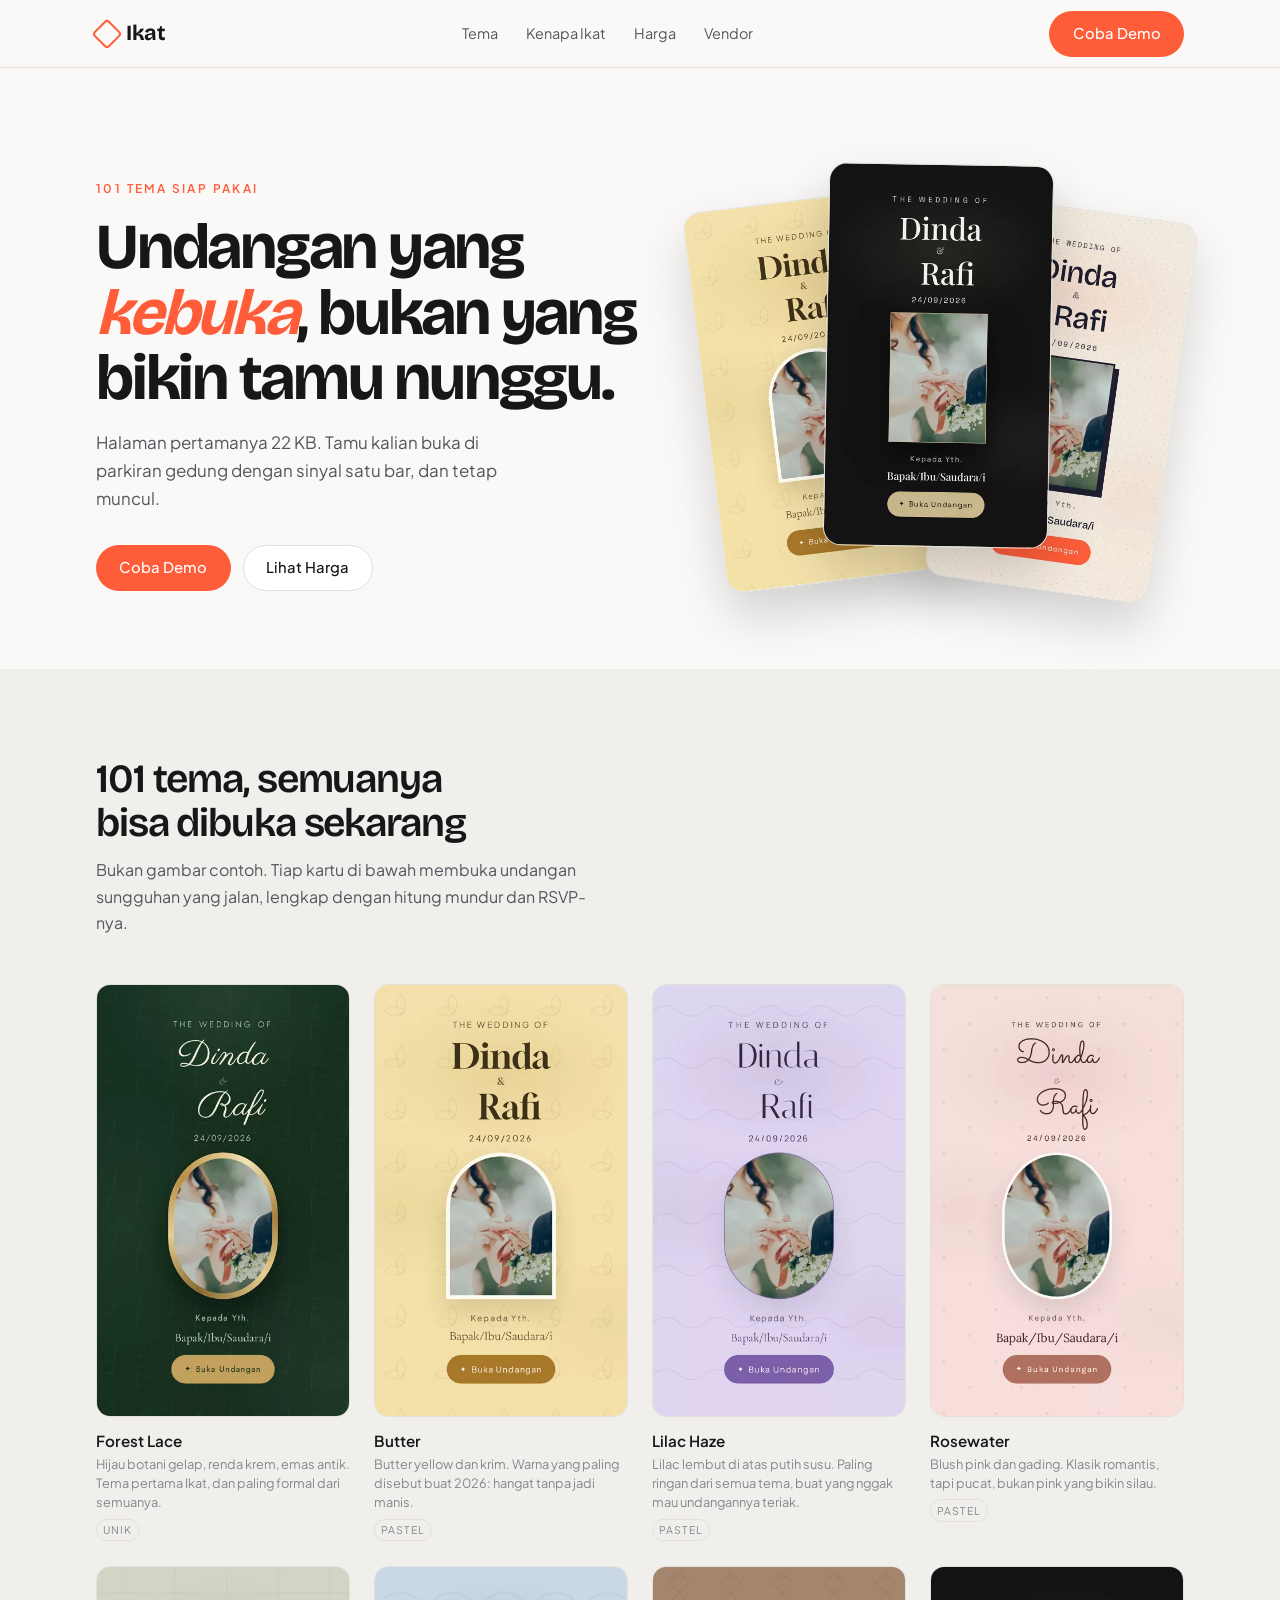
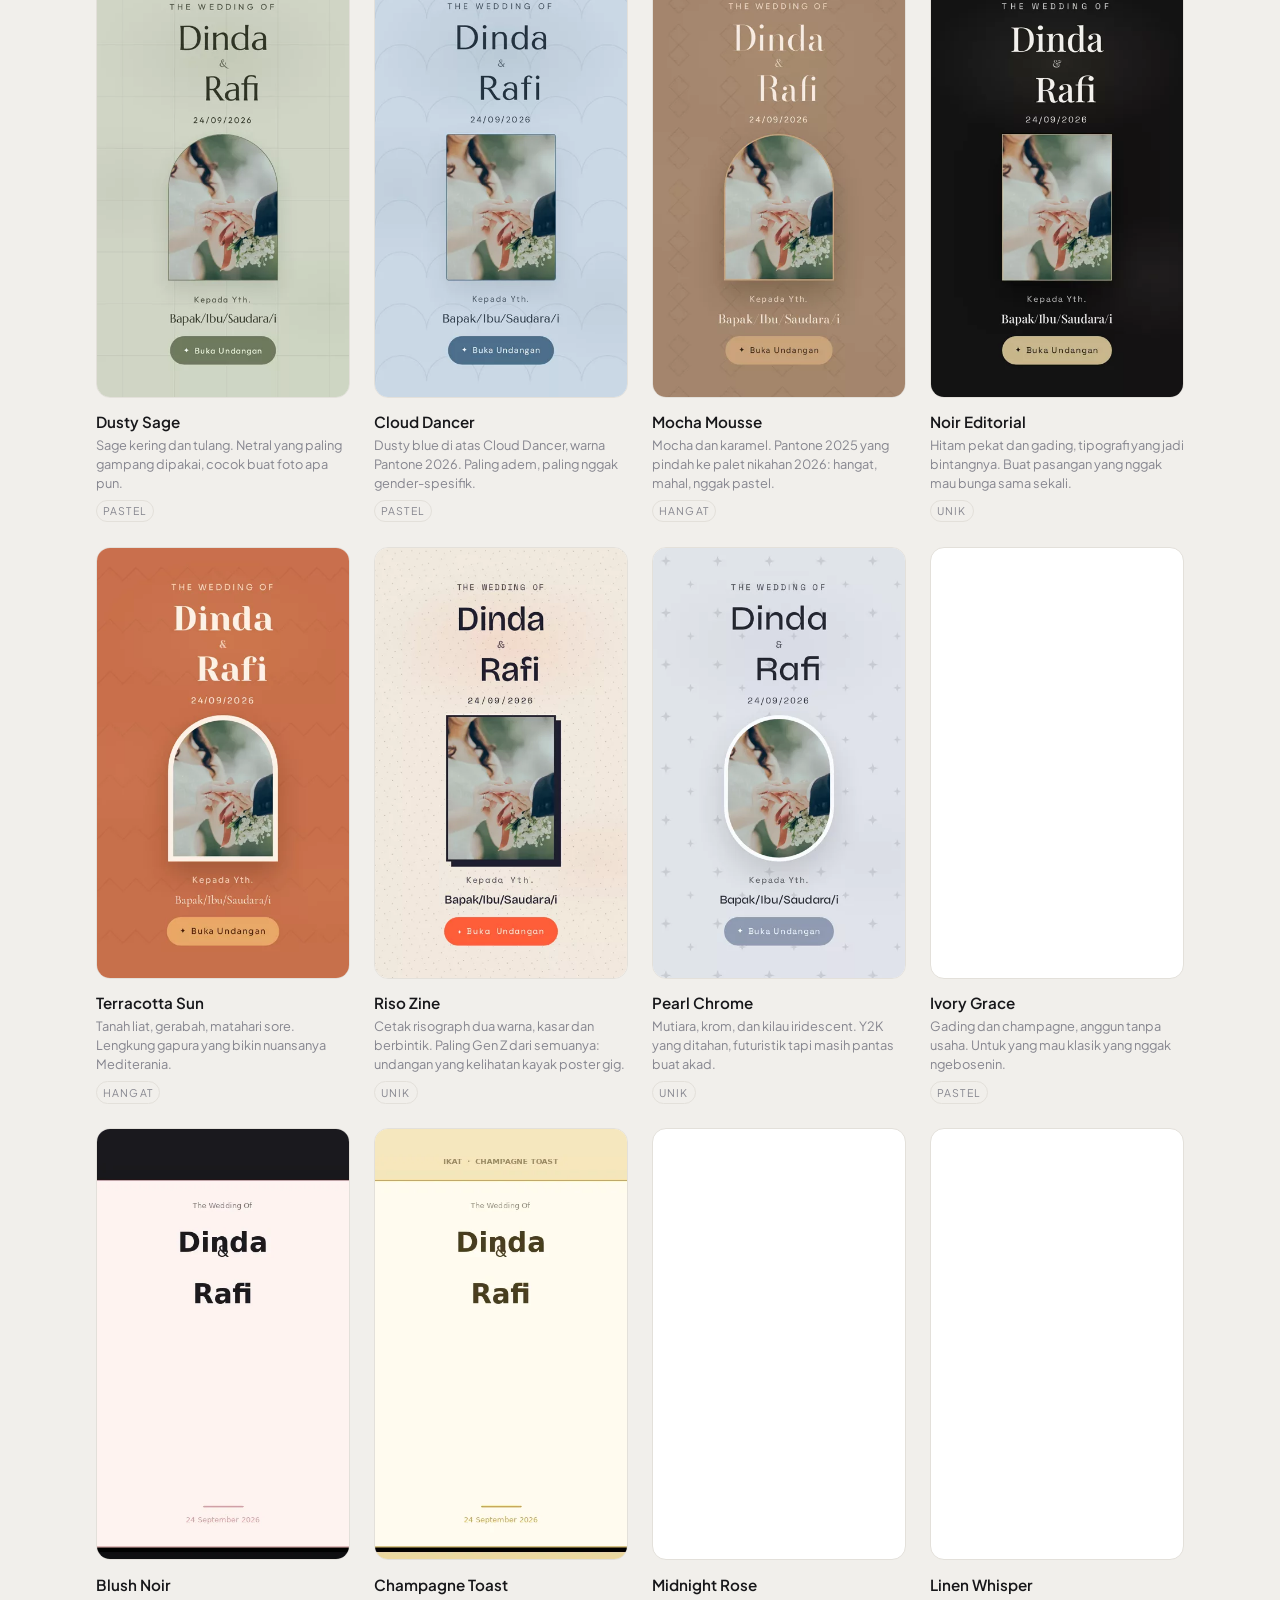
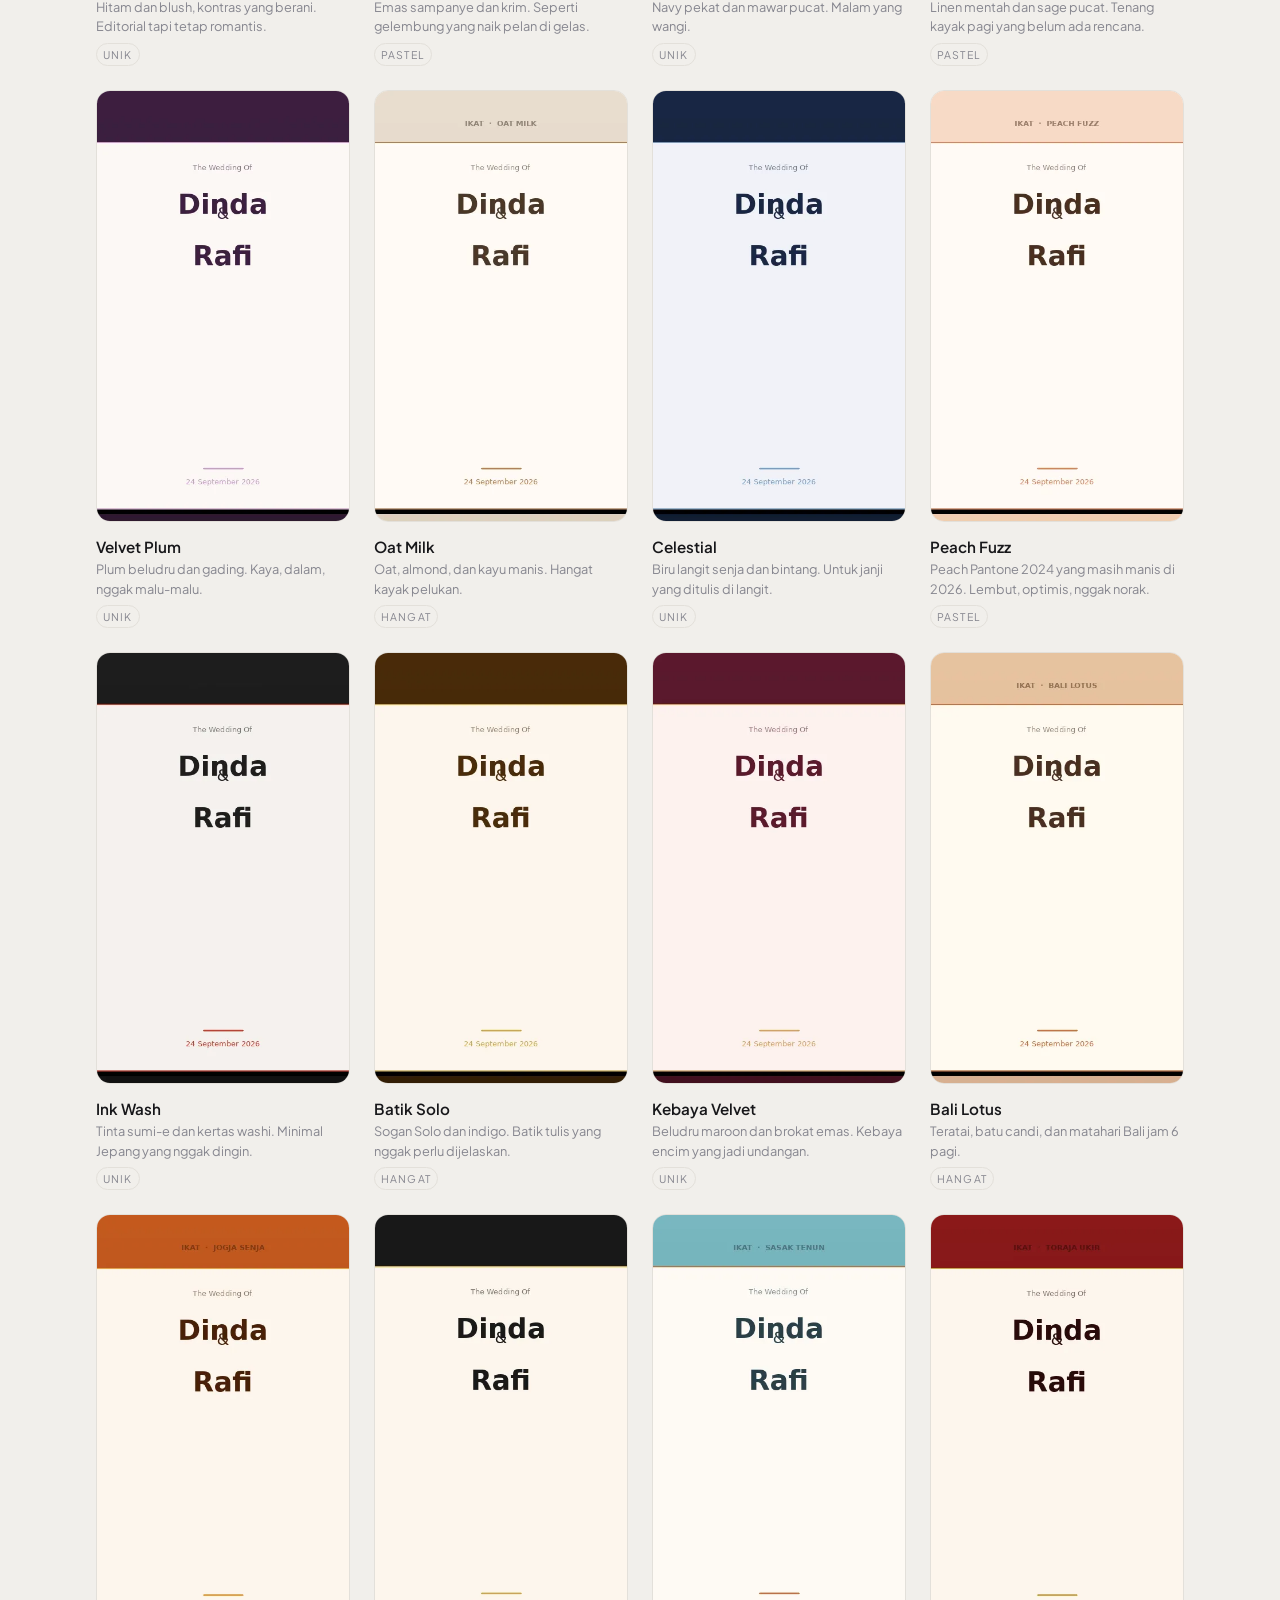
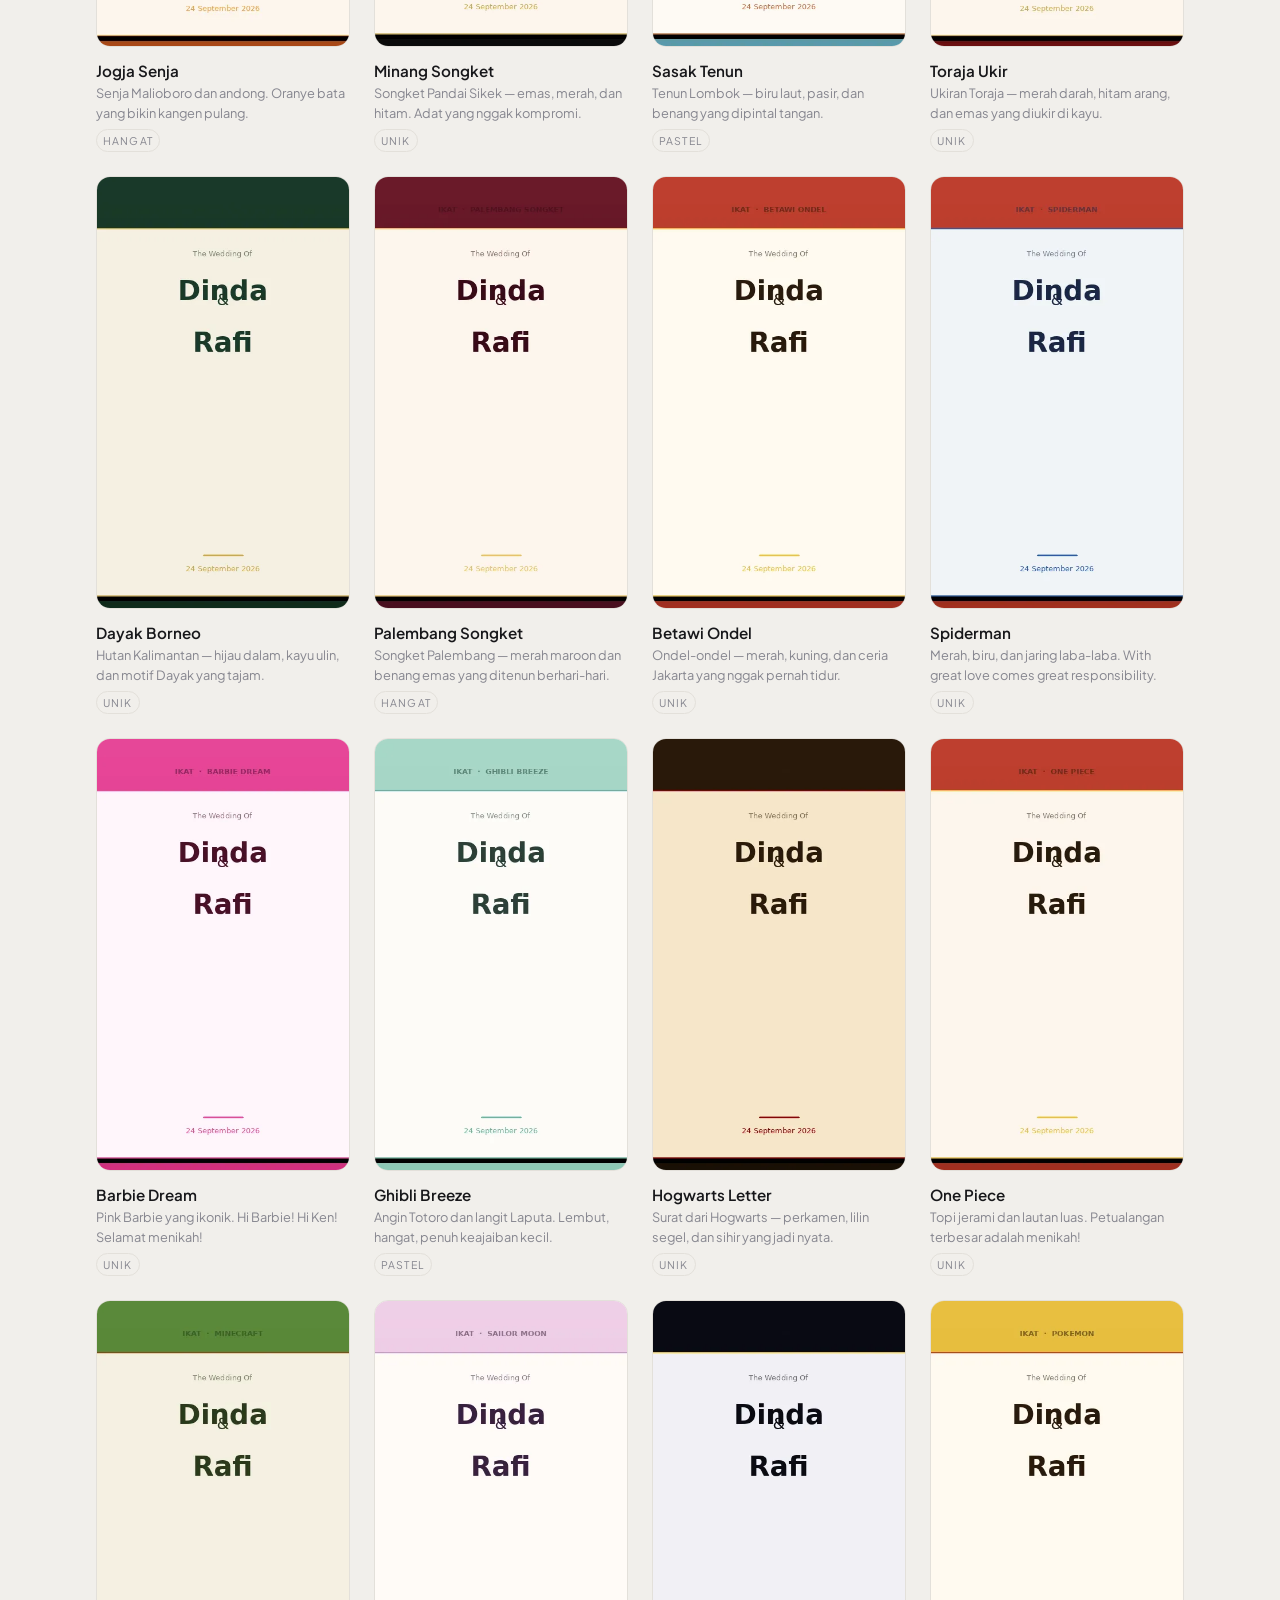
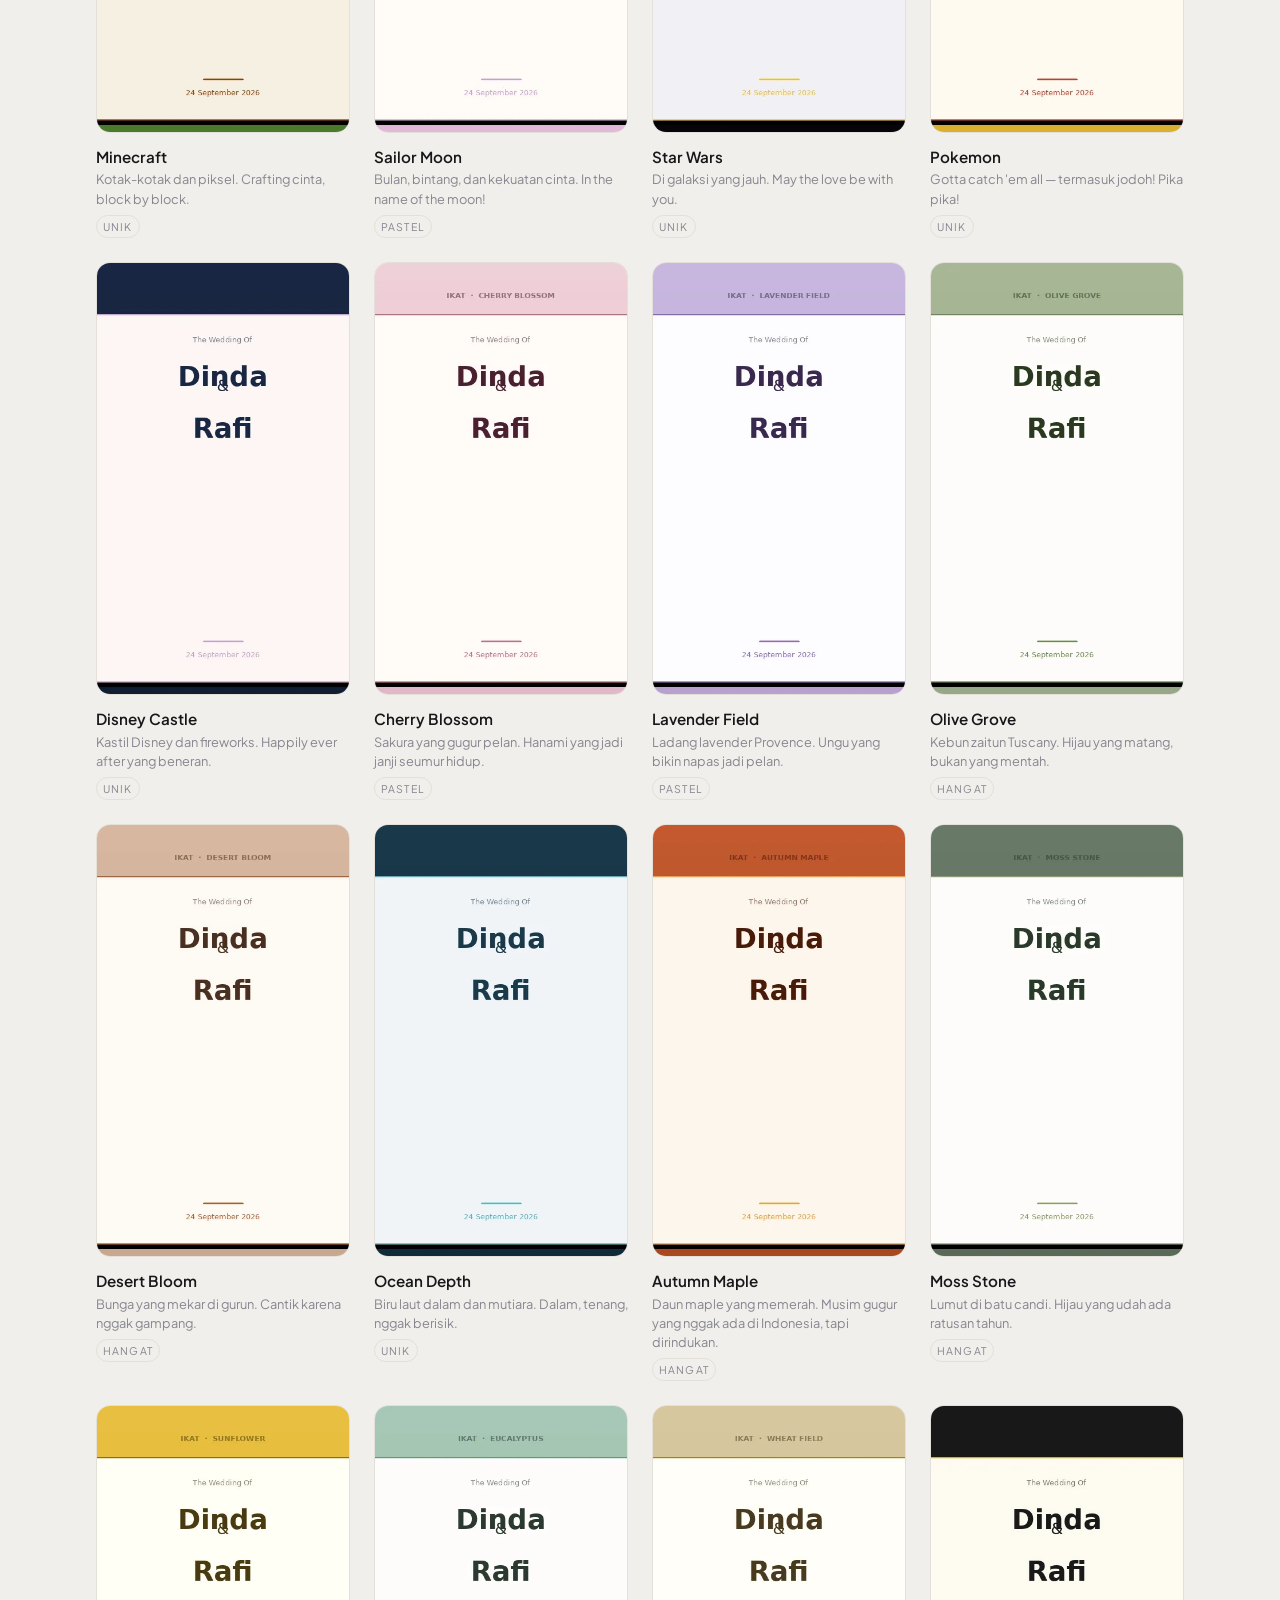
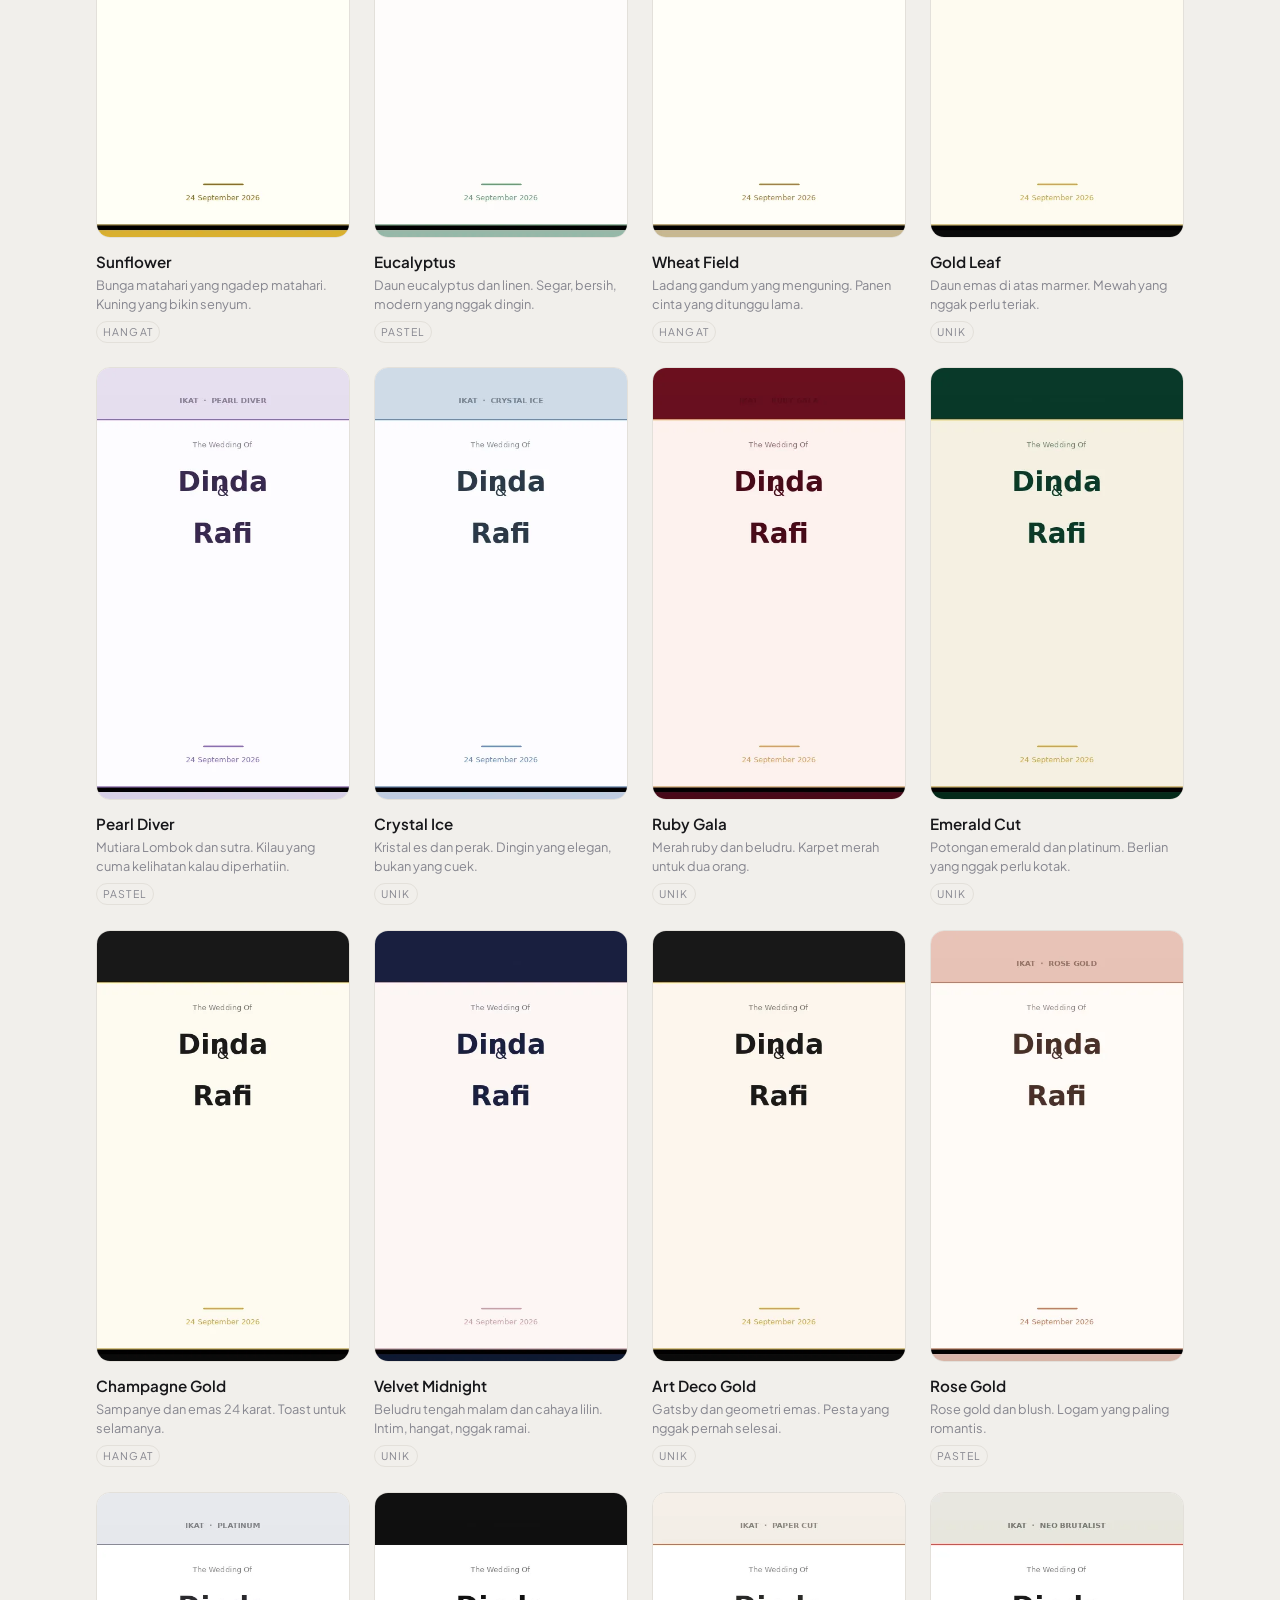
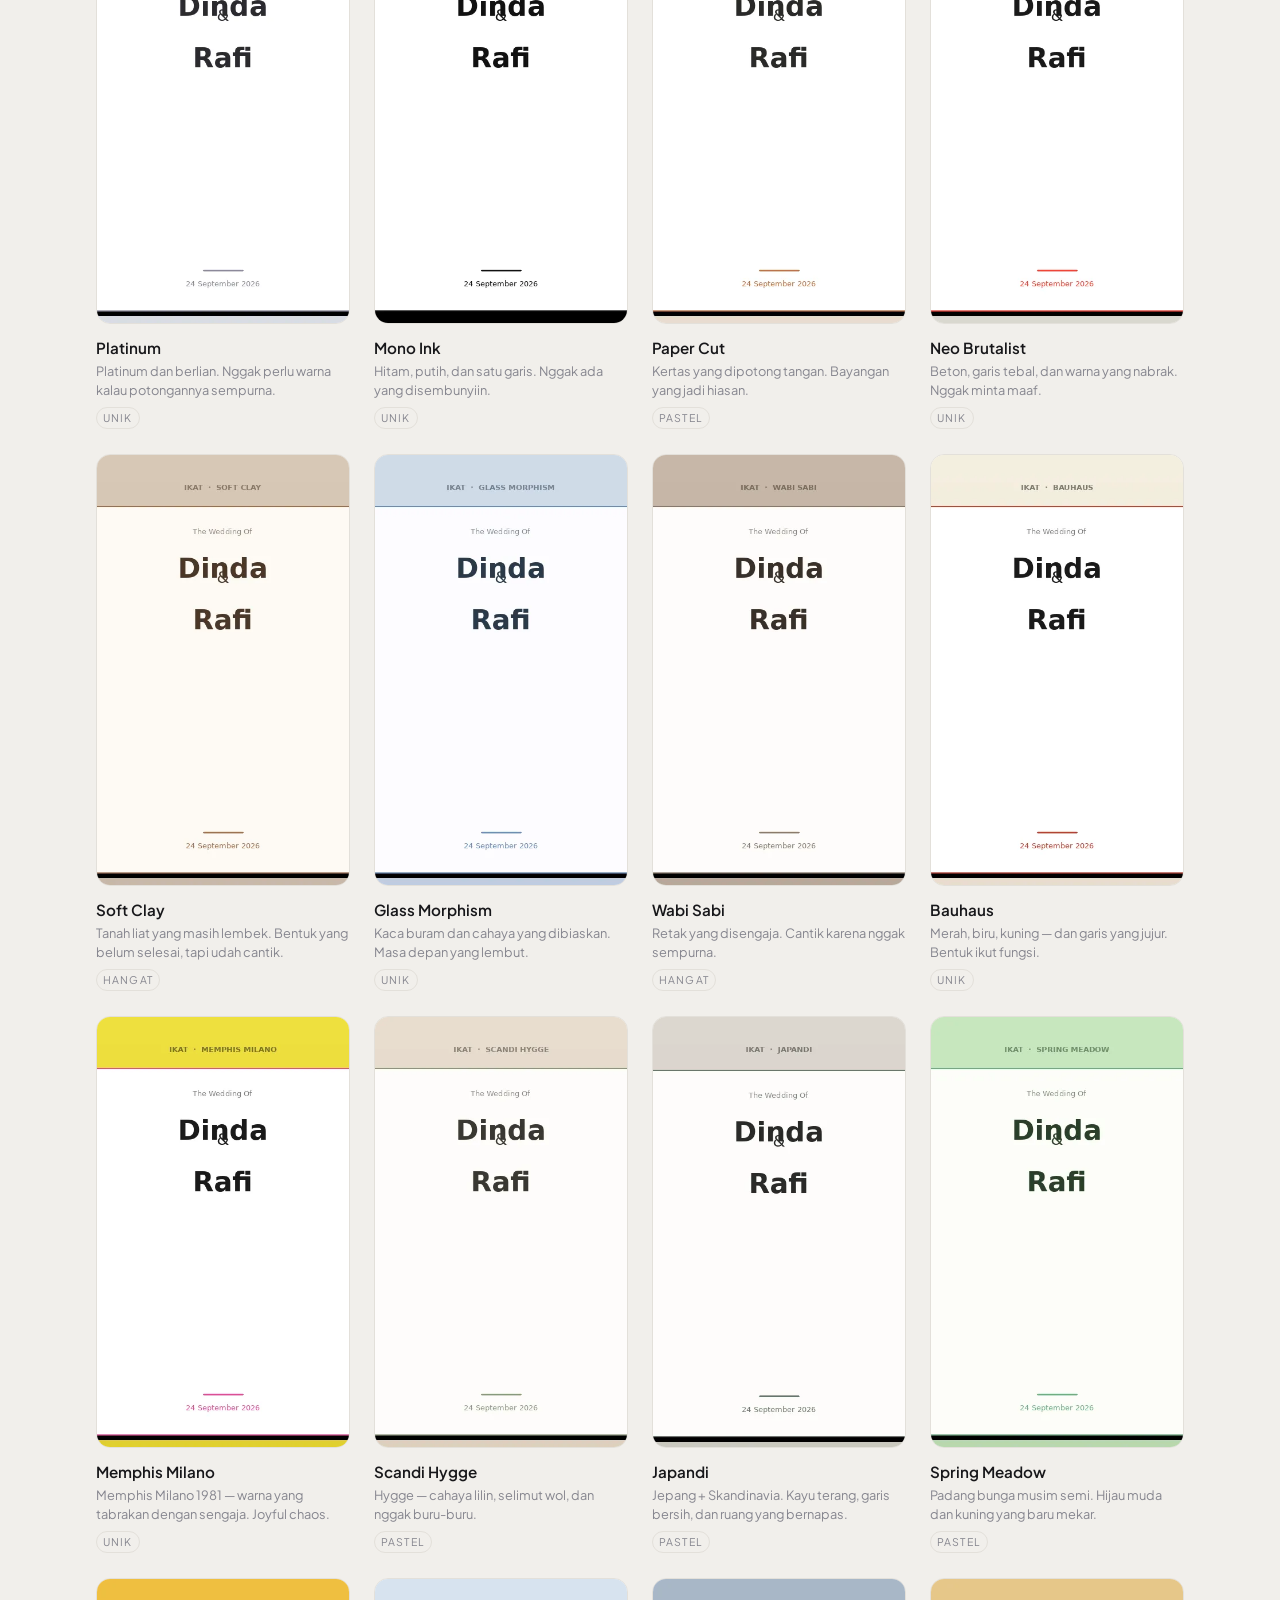
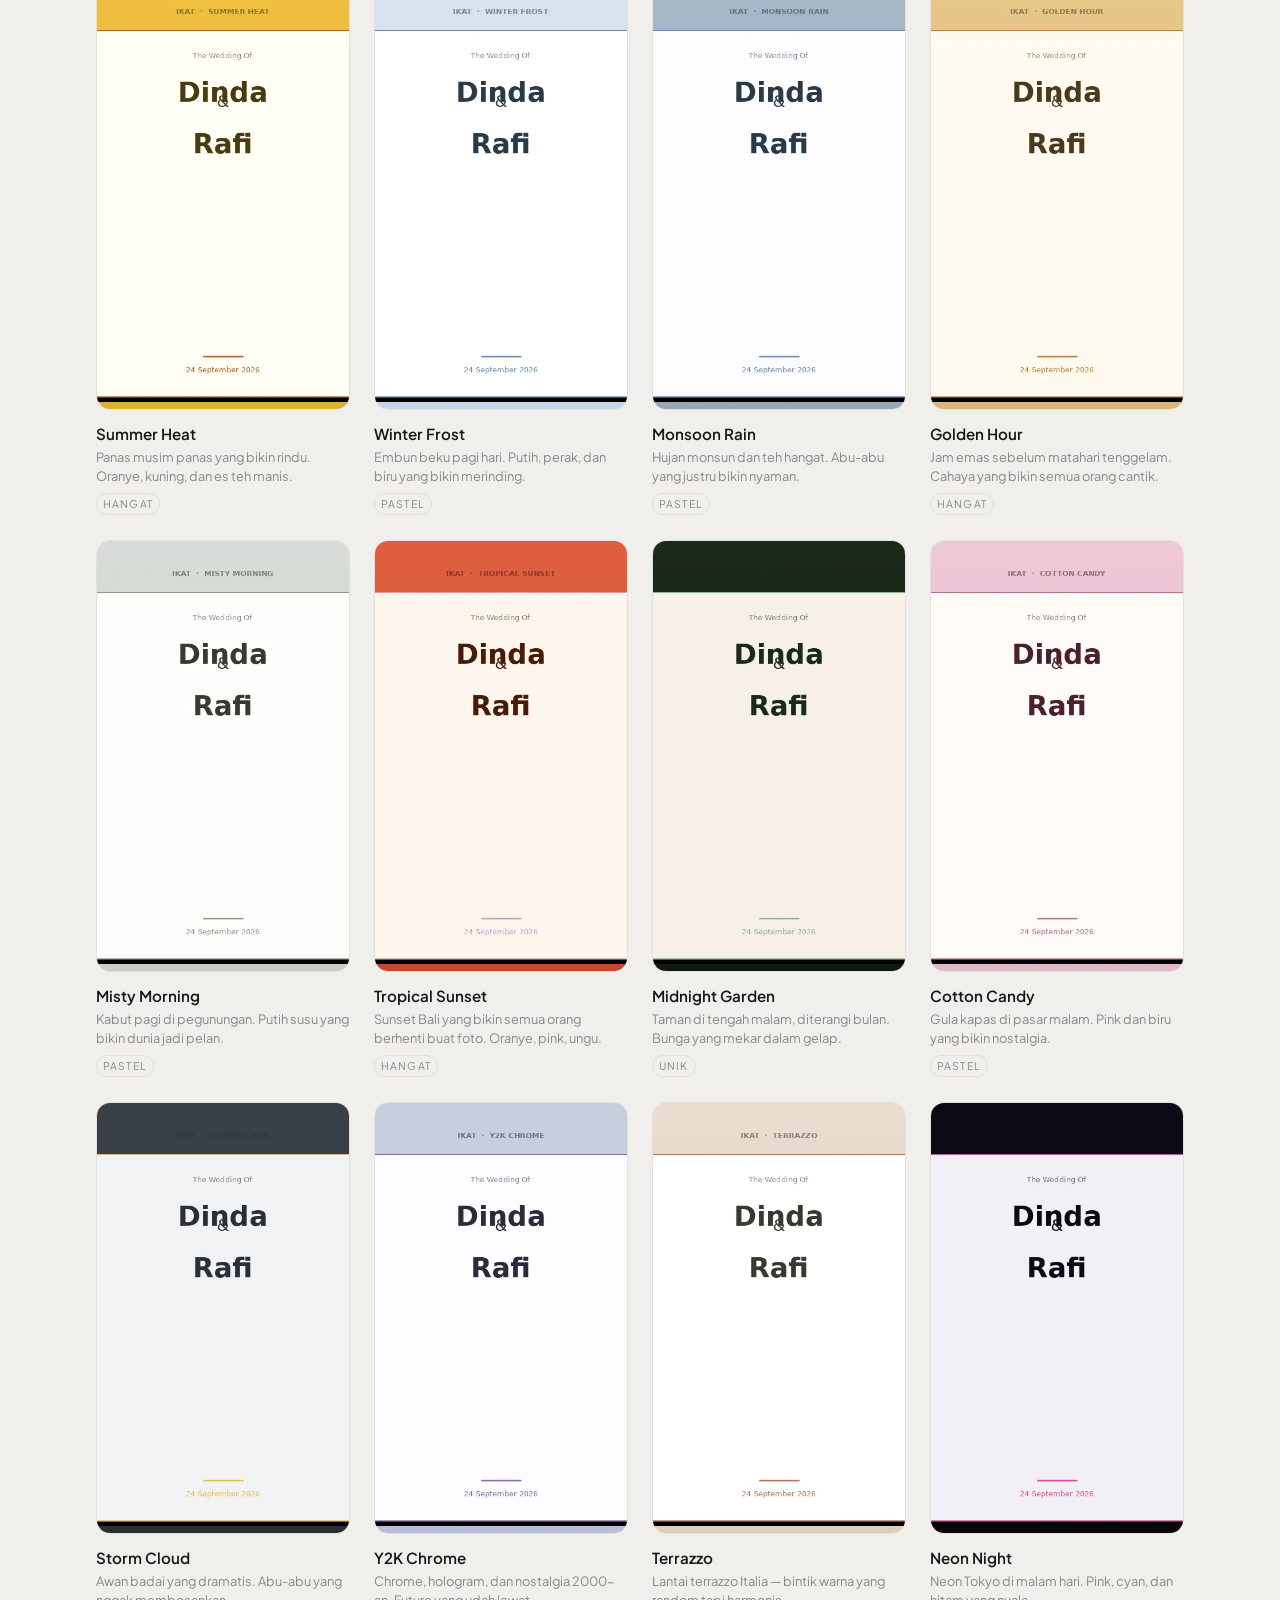
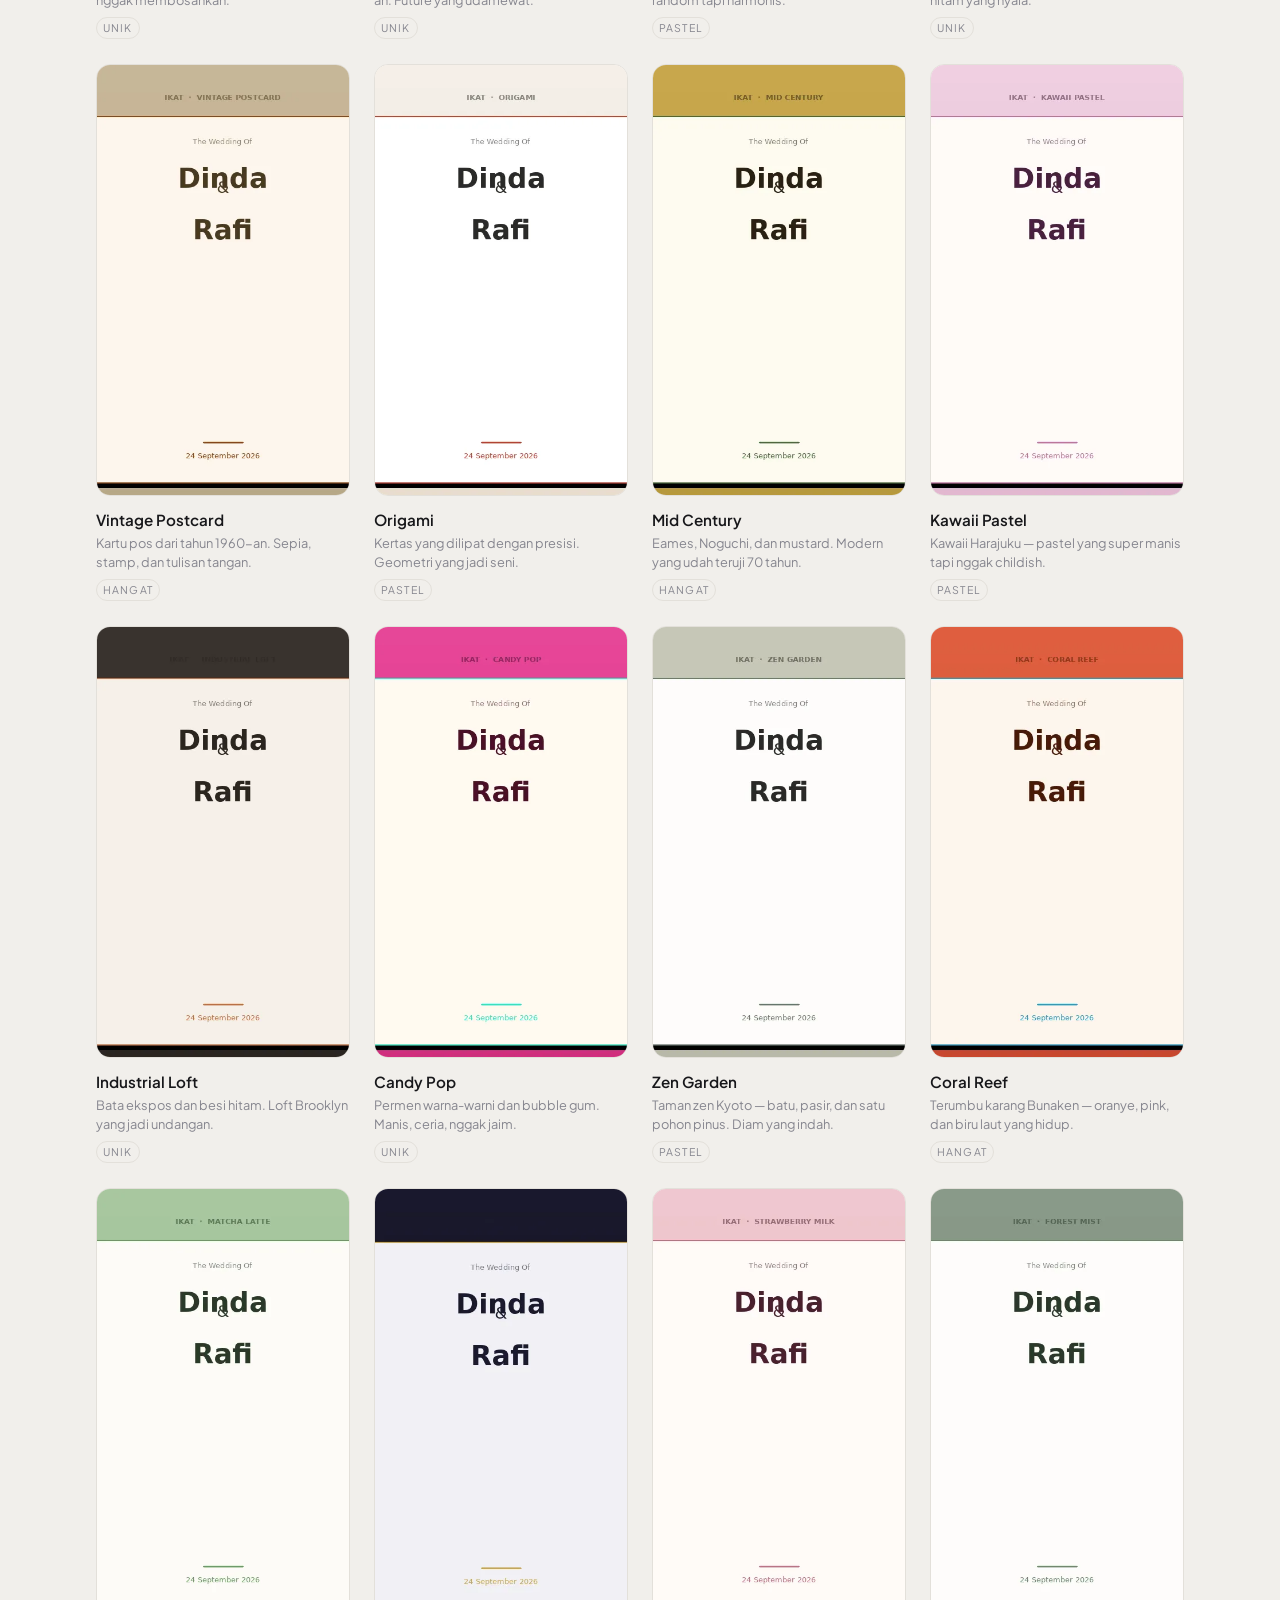
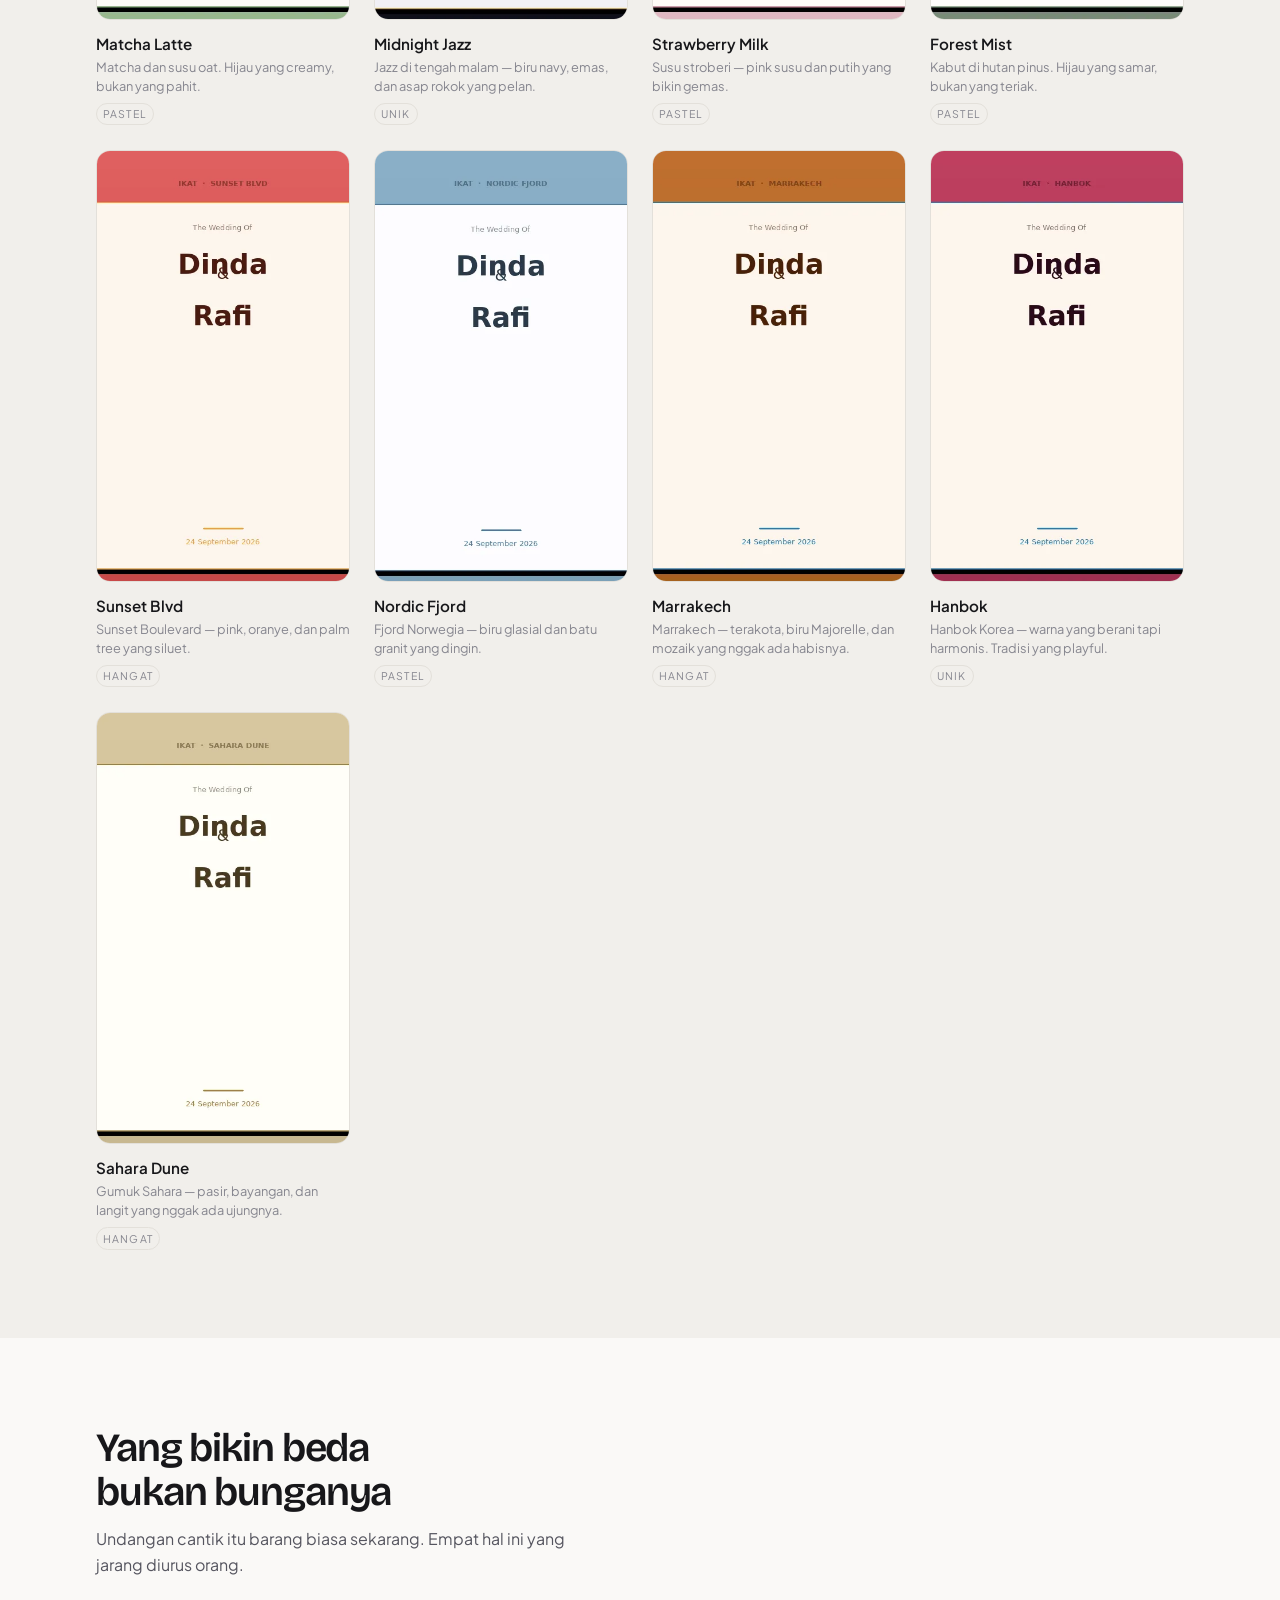
==== commit 3d618d23: "fix: site 11→101 tema in pricing + WHY section" ====
--- a/site/index.html
+++ b/site/index.html
@@ -891,7 +891,7 @@
         <div class="why__item rise">
           <p class="why__n">02</p>
           <h3>Ganti tema tanpa ulang dari awal</h3>
-          <p>Data kalian kepisah dari tampilan. Ganti tema itu satu setelan, bukan bikin ulang. Sebelas tema, semuanya bisa dicoba sebelum mutusin.</p>
+          <p>Data kalian kepisah dari tampilan. Ganti tema itu satu setelan, bukan bikin ulang. 101 tema, semuanya bisa dicoba sebelum mutusin.</p>
         </div>
         <div class="why__item rise">
           <p class="why__n">03</p>
@@ -914,7 +914,7 @@
           <p class="plan__for">Buat yang butuh cepat dan beres</p>
           <p class="plan__price">Rp 99.000 <span class="plan__unit">sekali bayar</span></p>
           <ul class="plan__list">
-            <li>Pilih 1 dari 11 tema</li>
+            <li>Pilih 1 dari 101 tema</li>
             <li>Link personal per tamu</li>
             <li>RSVP dan dinding tamu</li>
             <li>Hitung mundur dan tombol lokasi</li>
@@ -928,7 +928,7 @@
           <p class="plan__for">Paling banyak dipakai</p>
           <p class="plan__price">Rp 199.000 <span class="plan__unit">sekali bayar</span></p>
           <ul class="plan__list">
-            <li>Semua 11 tema, boleh gonta-ganti</li>
+            <li>Semua 101 tema, boleh gonta-ganti</li>
             <li>Warna disesuaikan foto kalian</li>
             <li>Galeri foto dan musik pilihan sendiri</li>
             <li>Amplop digital dan salin rekening</li>
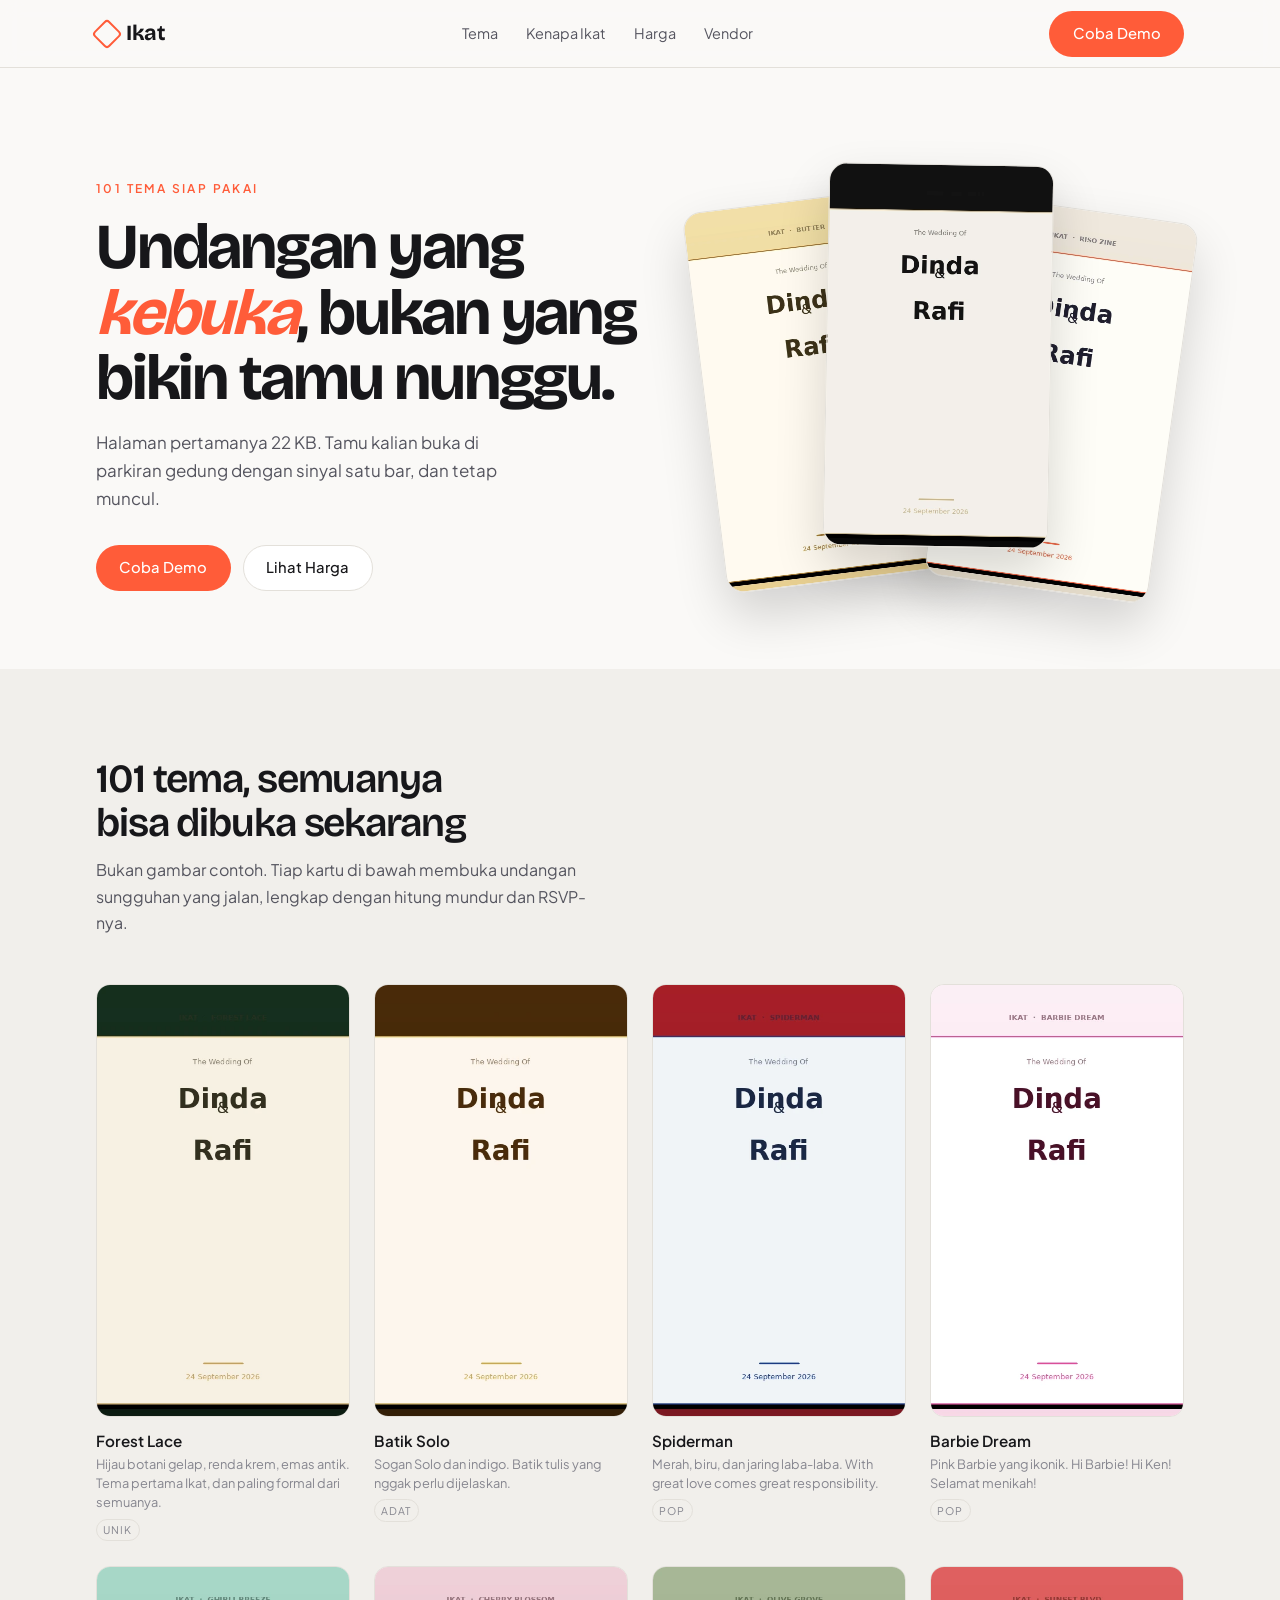
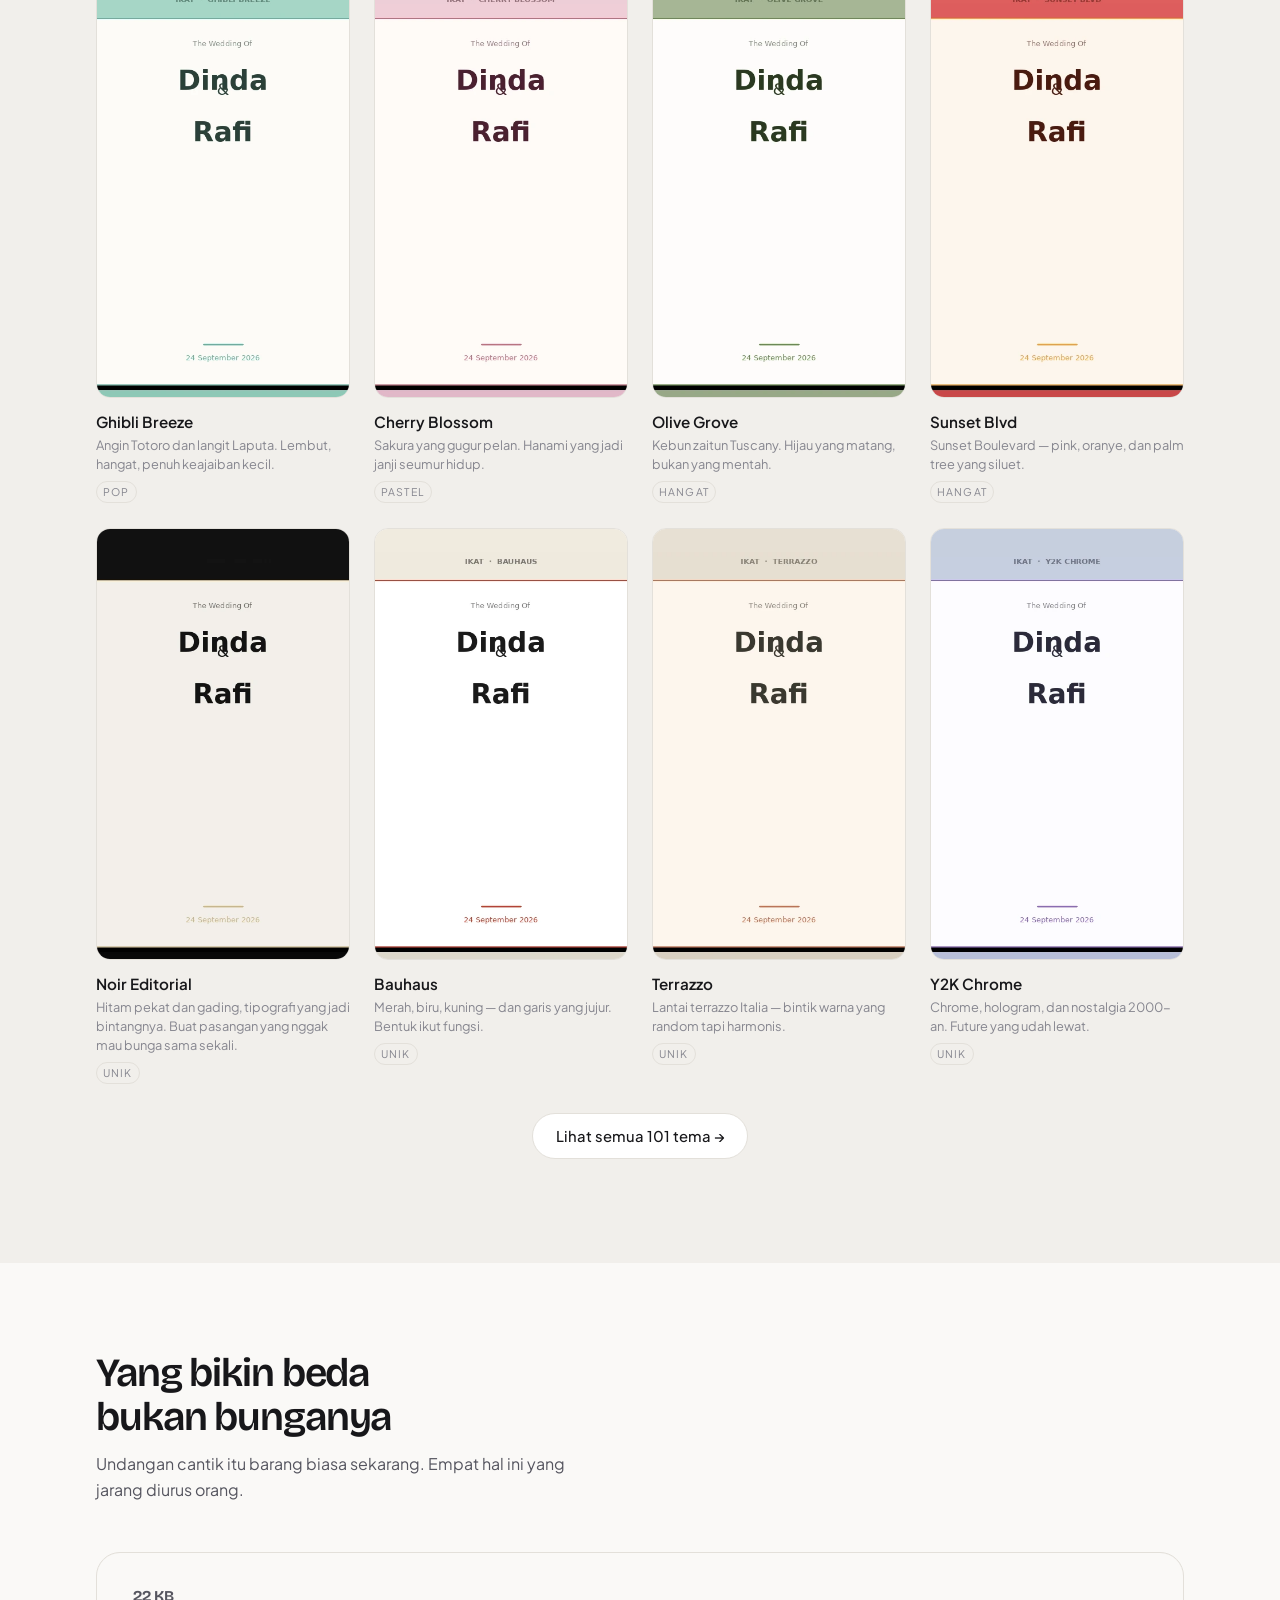
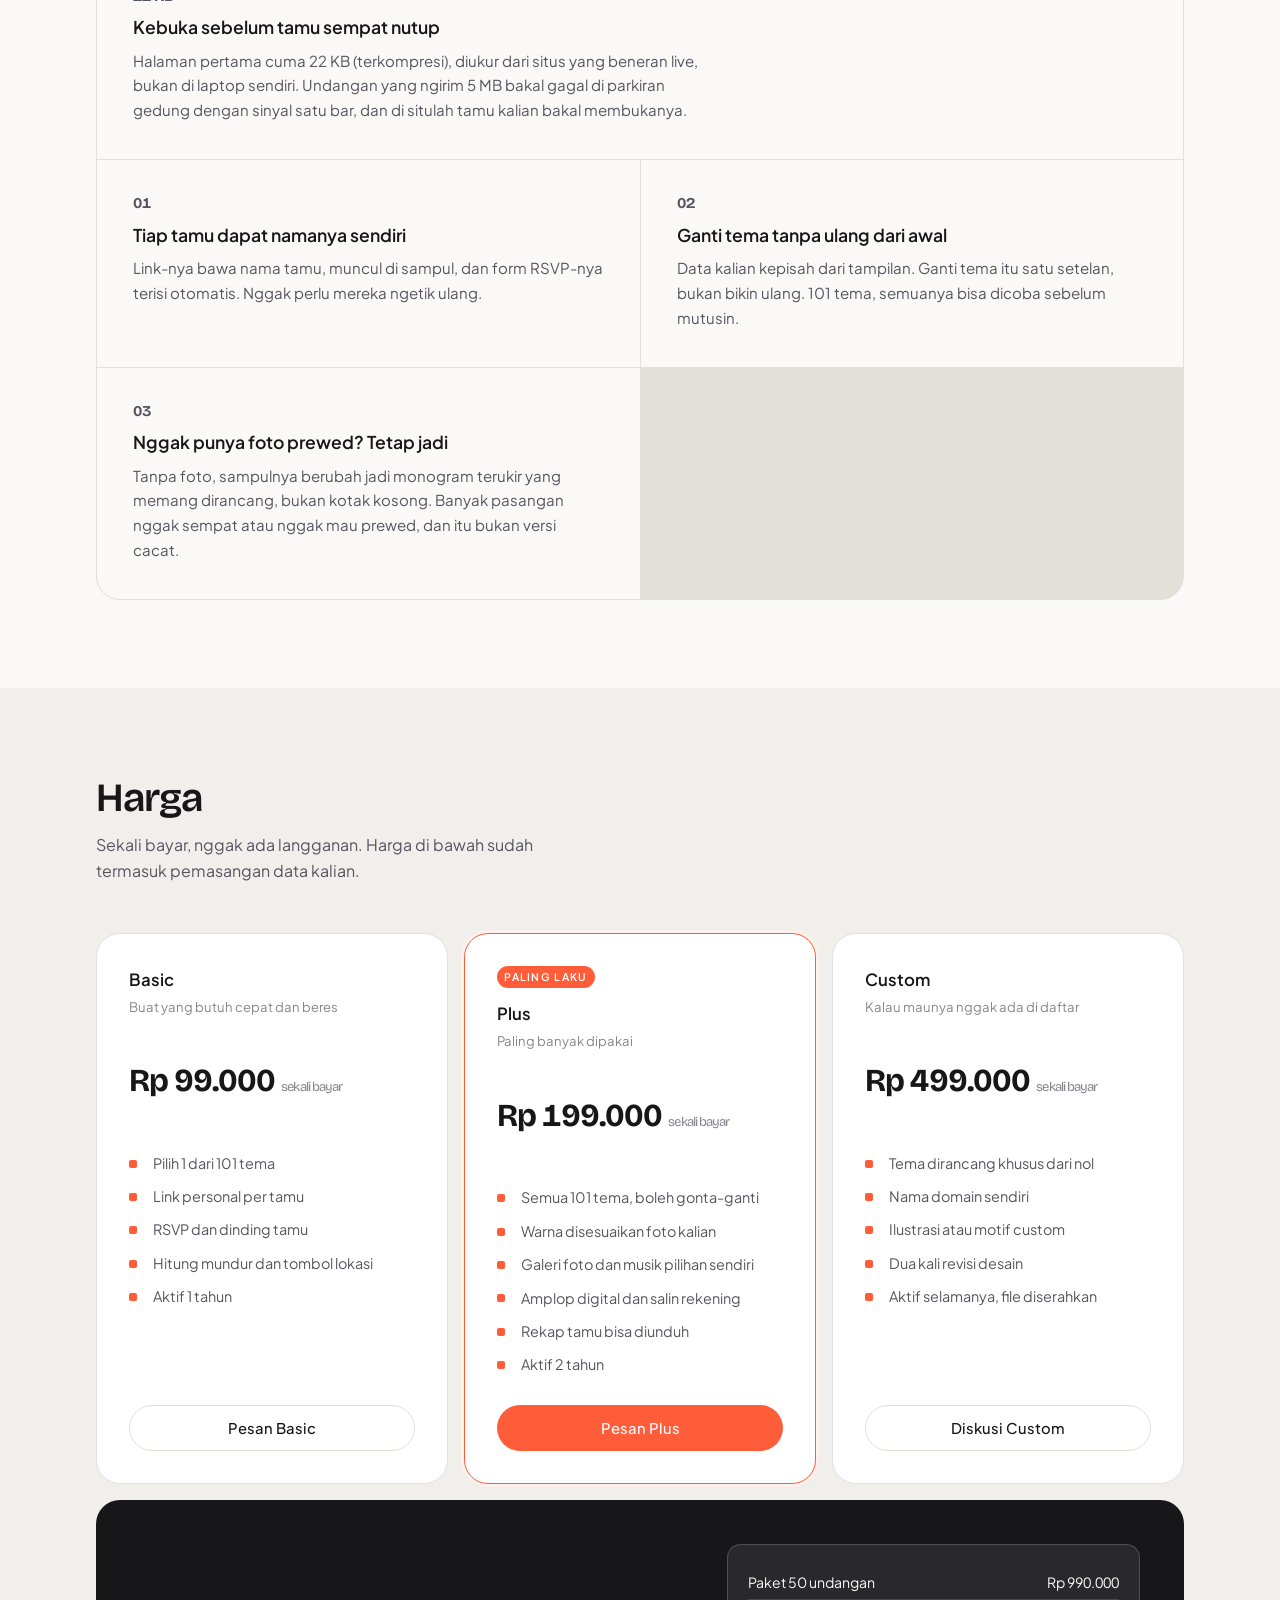
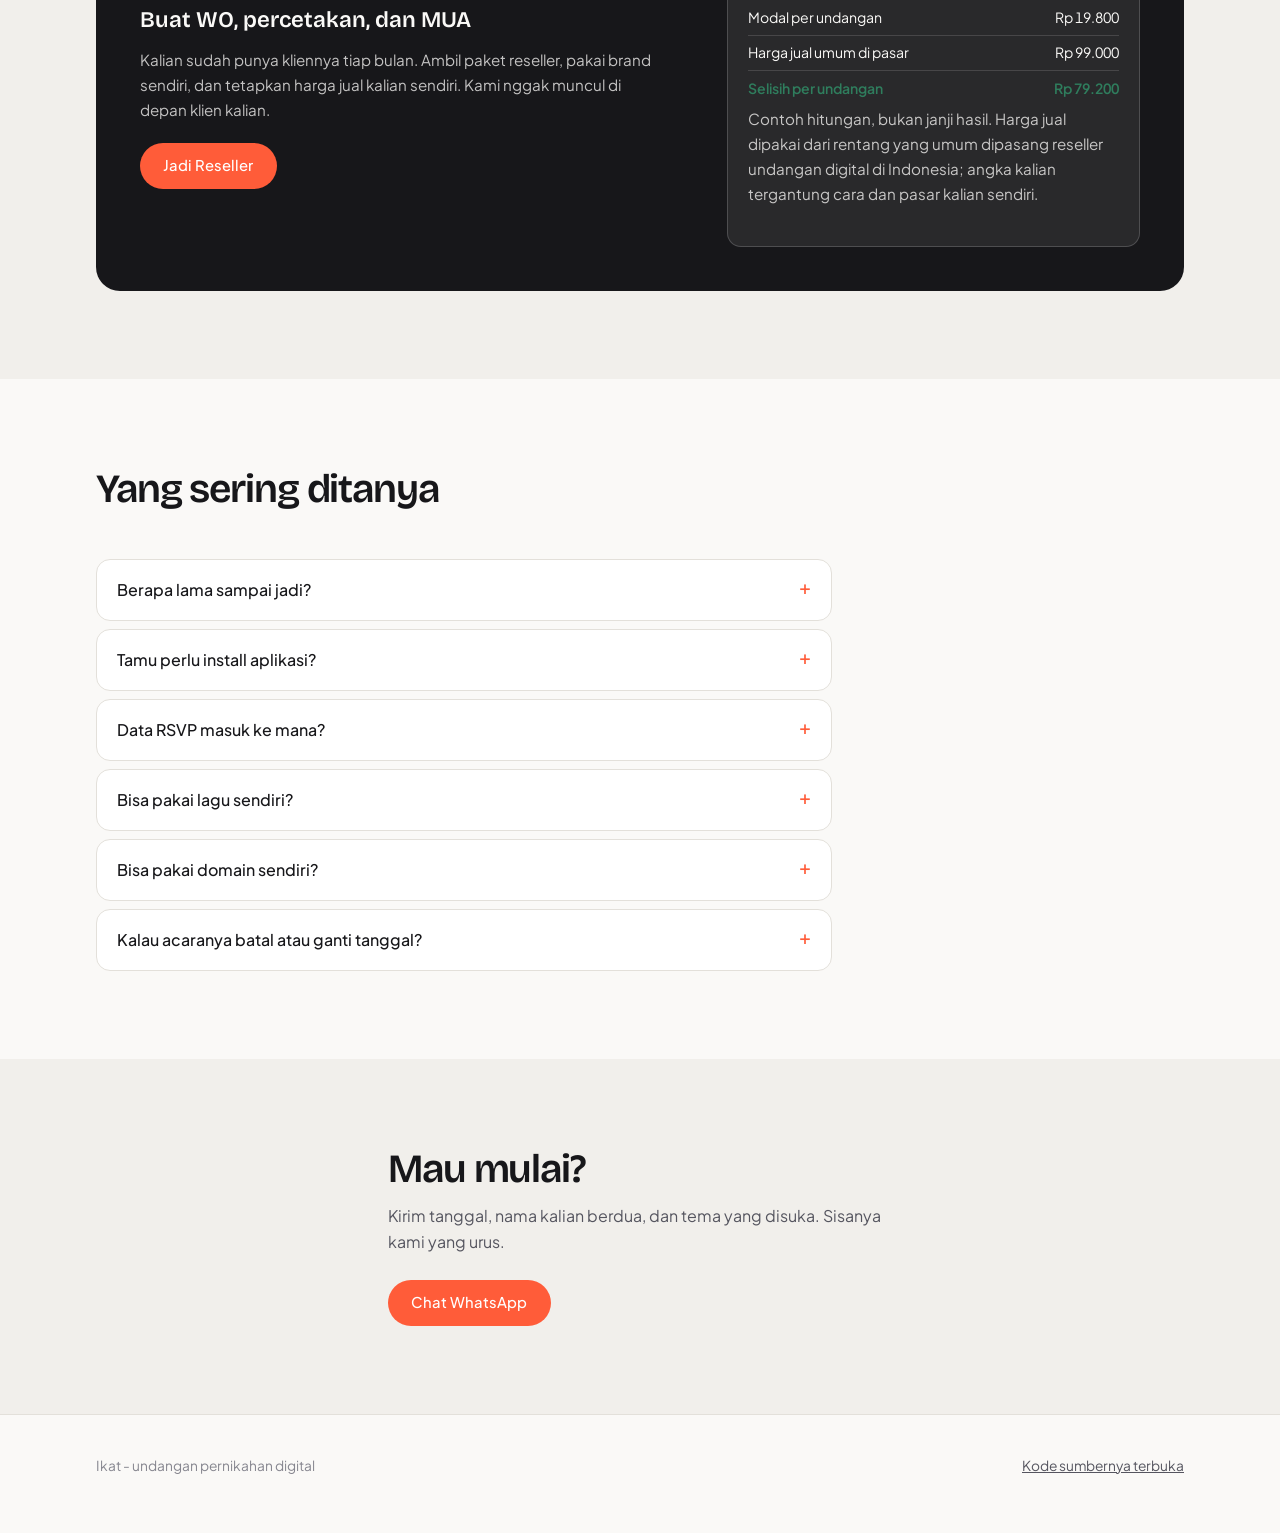
==== commit ef484ea9: "feat: visual identity + galeri — 101 decoration, 12 featured, filter - 101 decoration.css: tiap tema" ====
--- a/site/index.html
+++ b/site/index.html
@@ -59,7 +59,7 @@
         <p>Bukan gambar contoh. Tiap kartu di bawah membuka undangan sungguhan yang jalan, lengkap dengan hitung mundur dan RSVP-nya.</p>
       </div>
       <div class="themes">
-        <a class="theme rise" href="preview.html?theme=forest-lace" target="_blank" rel="noopener">
+        <a class="theme rise" href="preview.html?theme=forest-lace" target="_blank" rel="noopener" data-cat="unik">
           <div class="theme__shot">
             <img src="thumbs/forest-lace.webp" alt="Tema Forest Lace" loading="lazy" decoding="async" width="440" height="749">
           </div>
@@ -67,327 +67,39 @@
           <p class="theme__blurb">Hijau botani gelap, renda krem, emas antik. Tema pertama Ikat, dan paling formal dari semuanya.</p>
           <span class="theme__tag">unik</span>
         </a>
-        <a class="theme rise" href="preview.html?theme=butter" target="_blank" rel="noopener">
-          <div class="theme__shot">
-            <img src="thumbs/butter.webp" alt="Tema Butter" loading="lazy" decoding="async" width="440" height="749">
-          </div>
-          <p class="theme__name">Butter</p>
-          <p class="theme__blurb">Butter yellow dan krim. Warna yang paling disebut buat 2026: hangat tanpa jadi manis.</p>
-          <span class="theme__tag">pastel</span>
-        </a>
-        <a class="theme rise" href="preview.html?theme=lilac-haze" target="_blank" rel="noopener">
-          <div class="theme__shot">
-            <img src="thumbs/lilac-haze.webp" alt="Tema Lilac Haze" loading="lazy" decoding="async" width="440" height="749">
-          </div>
-          <p class="theme__name">Lilac Haze</p>
-          <p class="theme__blurb">Lilac lembut di atas putih susu. Paling ringan dari semua tema, buat yang nggak mau undangannya teriak.</p>
-          <span class="theme__tag">pastel</span>
-        </a>
-        <a class="theme rise" href="preview.html?theme=rosewater" target="_blank" rel="noopener">
-          <div class="theme__shot">
-            <img src="thumbs/rosewater.webp" alt="Tema Rosewater" loading="lazy" decoding="async" width="440" height="749">
-          </div>
-          <p class="theme__name">Rosewater</p>
-          <p class="theme__blurb">Blush pink dan gading. Klasik romantis, tapi pucat, bukan pink yang bikin silau.</p>
-          <span class="theme__tag">pastel</span>
-        </a>
-        <a class="theme rise" href="preview.html?theme=dusty-sage" target="_blank" rel="noopener">
-          <div class="theme__shot">
-            <img src="thumbs/dusty-sage.webp" alt="Tema Dusty Sage" loading="lazy" decoding="async" width="440" height="749">
-          </div>
-          <p class="theme__name">Dusty Sage</p>
-          <p class="theme__blurb">Sage kering dan tulang. Netral yang paling gampang dipakai, cocok buat foto apa pun.</p>
-          <span class="theme__tag">pastel</span>
-        </a>
-        <a class="theme rise" href="preview.html?theme=cloud-dancer" target="_blank" rel="noopener">
-          <div class="theme__shot">
-            <img src="thumbs/cloud-dancer.webp" alt="Tema Cloud Dancer" loading="lazy" decoding="async" width="440" height="749">
-          </div>
-          <p class="theme__name">Cloud Dancer</p>
-          <p class="theme__blurb">Dusty blue di atas Cloud Dancer, warna Pantone 2026. Paling adem, paling nggak gender-spesifik.</p>
-          <span class="theme__tag">pastel</span>
-        </a>
-        <a class="theme rise" href="preview.html?theme=mocha-mousse" target="_blank" rel="noopener">
-          <div class="theme__shot">
-            <img src="thumbs/mocha-mousse.webp" alt="Tema Mocha Mousse" loading="lazy" decoding="async" width="440" height="749">
-          </div>
-          <p class="theme__name">Mocha Mousse</p>
-          <p class="theme__blurb">Mocha dan karamel. Pantone 2025 yang pindah ke palet nikahan 2026: hangat, mahal, nggak pastel.</p>
-          <span class="theme__tag">hangat</span>
-        </a>
-        <a class="theme rise" href="preview.html?theme=noir-editorial" target="_blank" rel="noopener">
-          <div class="theme__shot">
-            <img src="thumbs/noir-editorial.webp" alt="Tema Noir Editorial" loading="lazy" decoding="async" width="440" height="749">
-          </div>
-          <p class="theme__name">Noir Editorial</p>
-          <p class="theme__blurb">Hitam pekat dan gading, tipografi yang jadi bintangnya. Buat pasangan yang nggak mau bunga sama sekali.</p>
-          <span class="theme__tag">unik</span>
-        </a>
-        <a class="theme rise" href="preview.html?theme=terracotta-sun" target="_blank" rel="noopener">
-          <div class="theme__shot">
-            <img src="thumbs/terracotta-sun.webp" alt="Tema Terracotta Sun" loading="lazy" decoding="async" width="440" height="749">
-          </div>
-          <p class="theme__name">Terracotta Sun</p>
-          <p class="theme__blurb">Tanah liat, gerabah, matahari sore. Lengkung gapura yang bikin nuansanya Mediterania.</p>
-          <span class="theme__tag">hangat</span>
-        </a>
-        <a class="theme rise" href="preview.html?theme=riso-zine" target="_blank" rel="noopener">
-          <div class="theme__shot">
-            <img src="thumbs/riso-zine.webp" alt="Tema Riso Zine" loading="lazy" decoding="async" width="440" height="749">
-          </div>
-          <p class="theme__name">Riso Zine</p>
-          <p class="theme__blurb">Cetak risograph dua warna, kasar dan berbintik. Paling Gen Z dari semuanya: undangan yang kelihatan kayak poster gig.</p>
-          <span class="theme__tag">unik</span>
-        </a>
-        <a class="theme rise" href="preview.html?theme=pearl-chrome" target="_blank" rel="noopener">
-          <div class="theme__shot">
-            <img src="thumbs/pearl-chrome.webp" alt="Tema Pearl Chrome" loading="lazy" decoding="async" width="440" height="749">
-          </div>
-          <p class="theme__name">Pearl Chrome</p>
-          <p class="theme__blurb">Mutiara, krom, dan kilau iridescent. Y2K yang ditahan, futuristik tapi masih pantas buat akad.</p>
-          <span class="theme__tag">unik</span>
-        </a>
-        <a class="theme rise" href="preview.html?theme=ivory-grace" target="_blank" rel="noopener">
-          <div class="theme__shot">
-            <img src="thumbs/ivory-grace.webp" alt="Tema Ivory Grace" loading="lazy" decoding="async" width="440" height="749">
-          </div>
-          <p class="theme__name">Ivory Grace</p>
-          <p class="theme__blurb">Gading dan champagne, anggun tanpa usaha. Untuk yang mau klasik yang nggak ngebosenin.</p>
-          <span class="theme__tag">pastel</span>
-        </a>
-        <a class="theme rise" href="preview.html?theme=blush-noir" target="_blank" rel="noopener">
-          <div class="theme__shot">
-            <img src="thumbs/blush-noir.webp" alt="Tema Blush Noir" loading="lazy" decoding="async" width="440" height="749">
-          </div>
-          <p class="theme__name">Blush Noir</p>
-          <p class="theme__blurb">Hitam dan blush, kontras yang berani. Editorial tapi tetap romantis.</p>
-          <span class="theme__tag">unik</span>
-        </a>
-        <a class="theme rise" href="preview.html?theme=champagne-toast" target="_blank" rel="noopener">
-          <div class="theme__shot">
-            <img src="thumbs/champagne-toast.webp" alt="Tema Champagne Toast" loading="lazy" decoding="async" width="440" height="749">
-          </div>
-          <p class="theme__name">Champagne Toast</p>
-          <p class="theme__blurb">Emas sampanye dan krim. Seperti gelembung yang naik pelan di gelas.</p>
-          <span class="theme__tag">pastel</span>
-        </a>
-        <a class="theme rise" href="preview.html?theme=midnight-rose" target="_blank" rel="noopener">
-          <div class="theme__shot">
-            <img src="thumbs/midnight-rose.webp" alt="Tema Midnight Rose" loading="lazy" decoding="async" width="440" height="749">
-          </div>
-          <p class="theme__name">Midnight Rose</p>
-          <p class="theme__blurb">Navy pekat dan mawar pucat. Malam yang wangi.</p>
-          <span class="theme__tag">unik</span>
-        </a>
-        <a class="theme rise" href="preview.html?theme=linen-whisper" target="_blank" rel="noopener">
-          <div class="theme__shot">
-            <img src="thumbs/linen-whisper.webp" alt="Tema Linen Whisper" loading="lazy" decoding="async" width="440" height="749">
-          </div>
-          <p class="theme__name">Linen Whisper</p>
-          <p class="theme__blurb">Linen mentah dan sage pucat. Tenang kayak pagi yang belum ada rencana.</p>
-          <span class="theme__tag">pastel</span>
-        </a>
-        <a class="theme rise" href="preview.html?theme=velvet-plum" target="_blank" rel="noopener">
-          <div class="theme__shot">
-            <img src="thumbs/velvet-plum.webp" alt="Tema Velvet Plum" loading="lazy" decoding="async" width="440" height="749">
-          </div>
-          <p class="theme__name">Velvet Plum</p>
-          <p class="theme__blurb">Plum beludru dan gading. Kaya, dalam, nggak malu-malu.</p>
-          <span class="theme__tag">unik</span>
-        </a>
-        <a class="theme rise" href="preview.html?theme=oat-milk" target="_blank" rel="noopener">
-          <div class="theme__shot">
-            <img src="thumbs/oat-milk.webp" alt="Tema Oat Milk" loading="lazy" decoding="async" width="440" height="749">
-          </div>
-          <p class="theme__name">Oat Milk</p>
-          <p class="theme__blurb">Oat, almond, dan kayu manis. Hangat kayak pelukan.</p>
-          <span class="theme__tag">hangat</span>
-        </a>
-        <a class="theme rise" href="preview.html?theme=celestial" target="_blank" rel="noopener">
-          <div class="theme__shot">
-            <img src="thumbs/celestial.webp" alt="Tema Celestial" loading="lazy" decoding="async" width="440" height="749">
-          </div>
-          <p class="theme__name">Celestial</p>
-          <p class="theme__blurb">Biru langit senja dan bintang. Untuk janji yang ditulis di langit.</p>
-          <span class="theme__tag">unik</span>
-        </a>
-        <a class="theme rise" href="preview.html?theme=peach-fuzz" target="_blank" rel="noopener">
-          <div class="theme__shot">
-            <img src="thumbs/peach-fuzz.webp" alt="Tema Peach Fuzz" loading="lazy" decoding="async" width="440" height="749">
-          </div>
-          <p class="theme__name">Peach Fuzz</p>
-          <p class="theme__blurb">Peach Pantone 2024 yang masih manis di 2026. Lembut, optimis, nggak norak.</p>
-          <span class="theme__tag">pastel</span>
-        </a>
-        <a class="theme rise" href="preview.html?theme=ink-wash" target="_blank" rel="noopener">
-          <div class="theme__shot">
-            <img src="thumbs/ink-wash.webp" alt="Tema Ink Wash" loading="lazy" decoding="async" width="440" height="749">
-          </div>
-          <p class="theme__name">Ink Wash</p>
-          <p class="theme__blurb">Tinta sumi-e dan kertas washi. Minimal Jepang yang nggak dingin.</p>
-          <span class="theme__tag">unik</span>
-        </a>
-        <a class="theme rise" href="preview.html?theme=batik-solo" target="_blank" rel="noopener">
+        <a class="theme rise" href="preview.html?theme=batik-solo" target="_blank" rel="noopener" data-cat="adat">
           <div class="theme__shot">
             <img src="thumbs/batik-solo.webp" alt="Tema Batik Solo" loading="lazy" decoding="async" width="440" height="749">
           </div>
           <p class="theme__name">Batik Solo</p>
           <p class="theme__blurb">Sogan Solo dan indigo. Batik tulis yang nggak perlu dijelaskan.</p>
-          <span class="theme__tag">hangat</span>
-        </a>
-        <a class="theme rise" href="preview.html?theme=kebaya-velvet" target="_blank" rel="noopener">
-          <div class="theme__shot">
-            <img src="thumbs/kebaya-velvet.webp" alt="Tema Kebaya Velvet" loading="lazy" decoding="async" width="440" height="749">
-          </div>
-          <p class="theme__name">Kebaya Velvet</p>
-          <p class="theme__blurb">Beludru maroon dan brokat emas. Kebaya encim yang jadi undangan.</p>
-          <span class="theme__tag">unik</span>
-        </a>
-        <a class="theme rise" href="preview.html?theme=bali-lotus" target="_blank" rel="noopener">
-          <div class="theme__shot">
-            <img src="thumbs/bali-lotus.webp" alt="Tema Bali Lotus" loading="lazy" decoding="async" width="440" height="749">
-          </div>
-          <p class="theme__name">Bali Lotus</p>
-          <p class="theme__blurb">Teratai, batu candi, dan matahari Bali jam 6 pagi.</p>
-          <span class="theme__tag">hangat</span>
-        </a>
-        <a class="theme rise" href="preview.html?theme=jogja-senja" target="_blank" rel="noopener">
-          <div class="theme__shot">
-            <img src="thumbs/jogja-senja.webp" alt="Tema Jogja Senja" loading="lazy" decoding="async" width="440" height="749">
-          </div>
-          <p class="theme__name">Jogja Senja</p>
-          <p class="theme__blurb">Senja Malioboro dan andong. Oranye bata yang bikin kangen pulang.</p>
-          <span class="theme__tag">hangat</span>
-        </a>
-        <a class="theme rise" href="preview.html?theme=minang-songket" target="_blank" rel="noopener">
-          <div class="theme__shot">
-            <img src="thumbs/minang-songket.webp" alt="Tema Minang Songket" loading="lazy" decoding="async" width="440" height="749">
-          </div>
-          <p class="theme__name">Minang Songket</p>
-          <p class="theme__blurb">Songket Pandai Sikek — emas, merah, dan hitam. Adat yang nggak kompromi.</p>
-          <span class="theme__tag">unik</span>
-        </a>
-        <a class="theme rise" href="preview.html?theme=sasak-tenun" target="_blank" rel="noopener">
-          <div class="theme__shot">
-            <img src="thumbs/sasak-tenun.webp" alt="Tema Sasak Tenun" loading="lazy" decoding="async" width="440" height="749">
-          </div>
-          <p class="theme__name">Sasak Tenun</p>
-          <p class="theme__blurb">Tenun Lombok — biru laut, pasir, dan benang yang dipintal tangan.</p>
-          <span class="theme__tag">pastel</span>
-        </a>
-        <a class="theme rise" href="preview.html?theme=toraja-ukir" target="_blank" rel="noopener">
-          <div class="theme__shot">
-            <img src="thumbs/toraja-ukir.webp" alt="Tema Toraja Ukir" loading="lazy" decoding="async" width="440" height="749">
-          </div>
-          <p class="theme__name">Toraja Ukir</p>
-          <p class="theme__blurb">Ukiran Toraja — merah darah, hitam arang, dan emas yang diukir di kayu.</p>
-          <span class="theme__tag">unik</span>
-        </a>
-        <a class="theme rise" href="preview.html?theme=dayak-borneo" target="_blank" rel="noopener">
-          <div class="theme__shot">
-            <img src="thumbs/dayak-borneo.webp" alt="Tema Dayak Borneo" loading="lazy" decoding="async" width="440" height="749">
-          </div>
-          <p class="theme__name">Dayak Borneo</p>
-          <p class="theme__blurb">Hutan Kalimantan — hijau dalam, kayu ulin, dan motif Dayak yang tajam.</p>
-          <span class="theme__tag">unik</span>
-        </a>
-        <a class="theme rise" href="preview.html?theme=palembang-songket" target="_blank" rel="noopener">
-          <div class="theme__shot">
-            <img src="thumbs/palembang-songket.webp" alt="Tema Palembang Songket" loading="lazy" decoding="async" width="440" height="749">
-          </div>
-          <p class="theme__name">Palembang Songket</p>
-          <p class="theme__blurb">Songket Palembang — merah maroon dan benang emas yang ditenun berhari-hari.</p>
-          <span class="theme__tag">hangat</span>
-        </a>
-        <a class="theme rise" href="preview.html?theme=betawi-ondel" target="_blank" rel="noopener">
-          <div class="theme__shot">
-            <img src="thumbs/betawi-ondel.webp" alt="Tema Betawi Ondel" loading="lazy" decoding="async" width="440" height="749">
-          </div>
-          <p class="theme__name">Betawi Ondel</p>
-          <p class="theme__blurb">Ondel-ondel — merah, kuning, dan ceria Jakarta yang nggak pernah tidur.</p>
-          <span class="theme__tag">unik</span>
-        </a>
-        <a class="theme rise" href="preview.html?theme=spiderman" target="_blank" rel="noopener">
+          <span class="theme__tag">adat</span>
+        </a>
+        <a class="theme rise" href="preview.html?theme=spiderman" target="_blank" rel="noopener" data-cat="pop">
           <div class="theme__shot">
             <img src="thumbs/spiderman.webp" alt="Tema Spiderman" loading="lazy" decoding="async" width="440" height="749">
           </div>
           <p class="theme__name">Spiderman</p>
           <p class="theme__blurb">Merah, biru, dan jaring laba-laba. With great love comes great responsibility.</p>
-          <span class="theme__tag">unik</span>
-        </a>
-        <a class="theme rise" href="preview.html?theme=barbie-dream" target="_blank" rel="noopener">
+          <span class="theme__tag">pop</span>
+        </a>
+        <a class="theme rise" href="preview.html?theme=barbie-dream" target="_blank" rel="noopener" data-cat="pop">
           <div class="theme__shot">
             <img src="thumbs/barbie-dream.webp" alt="Tema Barbie Dream" loading="lazy" decoding="async" width="440" height="749">
           </div>
           <p class="theme__name">Barbie Dream</p>
           <p class="theme__blurb">Pink Barbie yang ikonik. Hi Barbie! Hi Ken! Selamat menikah!</p>
-          <span class="theme__tag">unik</span>
-        </a>
-        <a class="theme rise" href="preview.html?theme=ghibli-breeze" target="_blank" rel="noopener">
+          <span class="theme__tag">pop</span>
+        </a>
+        <a class="theme rise" href="preview.html?theme=ghibli-breeze" target="_blank" rel="noopener" data-cat="pop">
           <div class="theme__shot">
             <img src="thumbs/ghibli-breeze.webp" alt="Tema Ghibli Breeze" loading="lazy" decoding="async" width="440" height="749">
           </div>
           <p class="theme__name">Ghibli Breeze</p>
           <p class="theme__blurb">Angin Totoro dan langit Laputa. Lembut, hangat, penuh keajaiban kecil.</p>
-          <span class="theme__tag">pastel</span>
-        </a>
-        <a class="theme rise" href="preview.html?theme=harry-potter" target="_blank" rel="noopener">
-          <div class="theme__shot">
-            <img src="thumbs/harry-potter.webp" alt="Tema Hogwarts Letter" loading="lazy" decoding="async" width="440" height="749">
-          </div>
-          <p class="theme__name">Hogwarts Letter</p>
-          <p class="theme__blurb">Surat dari Hogwarts — perkamen, lilin segel, dan sihir yang jadi nyata.</p>
-          <span class="theme__tag">unik</span>
-        </a>
-        <a class="theme rise" href="preview.html?theme=one-piece" target="_blank" rel="noopener">
-          <div class="theme__shot">
-            <img src="thumbs/one-piece.webp" alt="Tema One Piece" loading="lazy" decoding="async" width="440" height="749">
-          </div>
-          <p class="theme__name">One Piece</p>
-          <p class="theme__blurb">Topi jerami dan lautan luas. Petualangan terbesar adalah menikah!</p>
-          <span class="theme__tag">unik</span>
-        </a>
-        <a class="theme rise" href="preview.html?theme=minecraft" target="_blank" rel="noopener">
-          <div class="theme__shot">
-            <img src="thumbs/minecraft.webp" alt="Tema Minecraft" loading="lazy" decoding="async" width="440" height="749">
-          </div>
-          <p class="theme__name">Minecraft</p>
-          <p class="theme__blurb">Kotak-kotak dan piksel. Crafting cinta, block by block.</p>
-          <span class="theme__tag">unik</span>
-        </a>
-        <a class="theme rise" href="preview.html?theme=sailor-moon" target="_blank" rel="noopener">
-          <div class="theme__shot">
-            <img src="thumbs/sailor-moon.webp" alt="Tema Sailor Moon" loading="lazy" decoding="async" width="440" height="749">
-          </div>
-          <p class="theme__name">Sailor Moon</p>
-          <p class="theme__blurb">Bulan, bintang, dan kekuatan cinta. In the name of the moon!</p>
-          <span class="theme__tag">pastel</span>
-        </a>
-        <a class="theme rise" href="preview.html?theme=star-wars" target="_blank" rel="noopener">
-          <div class="theme__shot">
-            <img src="thumbs/star-wars.webp" alt="Tema Star Wars" loading="lazy" decoding="async" width="440" height="749">
-          </div>
-          <p class="theme__name">Star Wars</p>
-          <p class="theme__blurb">Di galaksi yang jauh. May the love be with you.</p>
-          <span class="theme__tag">unik</span>
-        </a>
-        <a class="theme rise" href="preview.html?theme=pokemon" target="_blank" rel="noopener">
-          <div class="theme__shot">
-            <img src="thumbs/pokemon.webp" alt="Tema Pokemon" loading="lazy" decoding="async" width="440" height="749">
-          </div>
-          <p class="theme__name">Pokemon</p>
-          <p class="theme__blurb">Gotta catch &#x27;em all — termasuk jodoh! Pika pika!</p>
-          <span class="theme__tag">unik</span>
-        </a>
-        <a class="theme rise" href="preview.html?theme=disney-castle" target="_blank" rel="noopener">
-          <div class="theme__shot">
-            <img src="thumbs/disney-castle.webp" alt="Tema Disney Castle" loading="lazy" decoding="async" width="440" height="749">
-          </div>
-          <p class="theme__name">Disney Castle</p>
-          <p class="theme__blurb">Kastil Disney dan fireworks. Happily ever after yang beneran.</p>
-          <span class="theme__tag">unik</span>
-        </a>
-        <a class="theme rise" href="preview.html?theme=cherry-blossom" target="_blank" rel="noopener">
+          <span class="theme__tag">pop</span>
+        </a>
+        <a class="theme rise" href="preview.html?theme=cherry-blossom" target="_blank" rel="noopener" data-cat="pastel">
           <div class="theme__shot">
             <img src="thumbs/cherry-blossom.webp" alt="Tema Cherry Blossom" loading="lazy" decoding="async" width="440" height="749">
           </div>
@@ -395,15 +107,7 @@
           <p class="theme__blurb">Sakura yang gugur pelan. Hanami yang jadi janji seumur hidup.</p>
           <span class="theme__tag">pastel</span>
         </a>
-        <a class="theme rise" href="preview.html?theme=lavender-field" target="_blank" rel="noopener">
-          <div class="theme__shot">
-            <img src="thumbs/lavender-field.webp" alt="Tema Lavender Field" loading="lazy" decoding="async" width="440" height="749">
-          </div>
-          <p class="theme__name">Lavender Field</p>
-          <p class="theme__blurb">Ladang lavender Provence. Ungu yang bikin napas jadi pelan.</p>
-          <span class="theme__tag">pastel</span>
-        </a>
-        <a class="theme rise" href="preview.html?theme=olive-grove" target="_blank" rel="noopener">
+        <a class="theme rise" href="preview.html?theme=olive-grove" target="_blank" rel="noopener" data-cat="hangat">
           <div class="theme__shot">
             <img src="thumbs/olive-grove.webp" alt="Tema Olive Grove" loading="lazy" decoding="async" width="440" height="749">
           </div>
@@ -411,423 +115,7 @@
           <p class="theme__blurb">Kebun zaitun Tuscany. Hijau yang matang, bukan yang mentah.</p>
           <span class="theme__tag">hangat</span>
         </a>
-        <a class="theme rise" href="preview.html?theme=desert-bloom" target="_blank" rel="noopener">
-          <div class="theme__shot">
-            <img src="thumbs/desert-bloom.webp" alt="Tema Desert Bloom" loading="lazy" decoding="async" width="440" height="749">
-          </div>
-          <p class="theme__name">Desert Bloom</p>
-          <p class="theme__blurb">Bunga yang mekar di gurun. Cantik karena nggak gampang.</p>
-          <span class="theme__tag">hangat</span>
-        </a>
-        <a class="theme rise" href="preview.html?theme=ocean-depth" target="_blank" rel="noopener">
-          <div class="theme__shot">
-            <img src="thumbs/ocean-depth.webp" alt="Tema Ocean Depth" loading="lazy" decoding="async" width="440" height="749">
-          </div>
-          <p class="theme__name">Ocean Depth</p>
-          <p class="theme__blurb">Biru laut dalam dan mutiara. Dalam, tenang, nggak berisik.</p>
-          <span class="theme__tag">unik</span>
-        </a>
-        <a class="theme rise" href="preview.html?theme=autumn-maple" target="_blank" rel="noopener">
-          <div class="theme__shot">
-            <img src="thumbs/autumn-maple.webp" alt="Tema Autumn Maple" loading="lazy" decoding="async" width="440" height="749">
-          </div>
-          <p class="theme__name">Autumn Maple</p>
-          <p class="theme__blurb">Daun maple yang memerah. Musim gugur yang nggak ada di Indonesia, tapi dirindukan.</p>
-          <span class="theme__tag">hangat</span>
-        </a>
-        <a class="theme rise" href="preview.html?theme=moss-stone" target="_blank" rel="noopener">
-          <div class="theme__shot">
-            <img src="thumbs/moss-stone.webp" alt="Tema Moss Stone" loading="lazy" decoding="async" width="440" height="749">
-          </div>
-          <p class="theme__name">Moss Stone</p>
-          <p class="theme__blurb">Lumut di batu candi. Hijau yang udah ada ratusan tahun.</p>
-          <span class="theme__tag">hangat</span>
-        </a>
-        <a class="theme rise" href="preview.html?theme=sunflower" target="_blank" rel="noopener">
-          <div class="theme__shot">
-            <img src="thumbs/sunflower.webp" alt="Tema Sunflower" loading="lazy" decoding="async" width="440" height="749">
-          </div>
-          <p class="theme__name">Sunflower</p>
-          <p class="theme__blurb">Bunga matahari yang ngadep matahari. Kuning yang bikin senyum.</p>
-          <span class="theme__tag">hangat</span>
-        </a>
-        <a class="theme rise" href="preview.html?theme=eucalyptus" target="_blank" rel="noopener">
-          <div class="theme__shot">
-            <img src="thumbs/eucalyptus.webp" alt="Tema Eucalyptus" loading="lazy" decoding="async" width="440" height="749">
-          </div>
-          <p class="theme__name">Eucalyptus</p>
-          <p class="theme__blurb">Daun eucalyptus dan linen. Segar, bersih, modern yang nggak dingin.</p>
-          <span class="theme__tag">pastel</span>
-        </a>
-        <a class="theme rise" href="preview.html?theme=wheat-field" target="_blank" rel="noopener">
-          <div class="theme__shot">
-            <img src="thumbs/wheat-field.webp" alt="Tema Wheat Field" loading="lazy" decoding="async" width="440" height="749">
-          </div>
-          <p class="theme__name">Wheat Field</p>
-          <p class="theme__blurb">Ladang gandum yang menguning. Panen cinta yang ditunggu lama.</p>
-          <span class="theme__tag">hangat</span>
-        </a>
-        <a class="theme rise" href="preview.html?theme=gold-leaf" target="_blank" rel="noopener">
-          <div class="theme__shot">
-            <img src="thumbs/gold-leaf.webp" alt="Tema Gold Leaf" loading="lazy" decoding="async" width="440" height="749">
-          </div>
-          <p class="theme__name">Gold Leaf</p>
-          <p class="theme__blurb">Daun emas di atas marmer. Mewah yang nggak perlu teriak.</p>
-          <span class="theme__tag">unik</span>
-        </a>
-        <a class="theme rise" href="preview.html?theme=pearl-diver" target="_blank" rel="noopener">
-          <div class="theme__shot">
-            <img src="thumbs/pearl-diver.webp" alt="Tema Pearl Diver" loading="lazy" decoding="async" width="440" height="749">
-          </div>
-          <p class="theme__name">Pearl Diver</p>
-          <p class="theme__blurb">Mutiara Lombok dan sutra. Kilau yang cuma kelihatan kalau diperhatiin.</p>
-          <span class="theme__tag">pastel</span>
-        </a>
-        <a class="theme rise" href="preview.html?theme=crystal-ice" target="_blank" rel="noopener">
-          <div class="theme__shot">
-            <img src="thumbs/crystal-ice.webp" alt="Tema Crystal Ice" loading="lazy" decoding="async" width="440" height="749">
-          </div>
-          <p class="theme__name">Crystal Ice</p>
-          <p class="theme__blurb">Kristal es dan perak. Dingin yang elegan, bukan yang cuek.</p>
-          <span class="theme__tag">unik</span>
-        </a>
-        <a class="theme rise" href="preview.html?theme=ruby-gala" target="_blank" rel="noopener">
-          <div class="theme__shot">
-            <img src="thumbs/ruby-gala.webp" alt="Tema Ruby Gala" loading="lazy" decoding="async" width="440" height="749">
-          </div>
-          <p class="theme__name">Ruby Gala</p>
-          <p class="theme__blurb">Merah ruby dan beludru. Karpet merah untuk dua orang.</p>
-          <span class="theme__tag">unik</span>
-        </a>
-        <a class="theme rise" href="preview.html?theme=emerald-cut" target="_blank" rel="noopener">
-          <div class="theme__shot">
-            <img src="thumbs/emerald-cut.webp" alt="Tema Emerald Cut" loading="lazy" decoding="async" width="440" height="749">
-          </div>
-          <p class="theme__name">Emerald Cut</p>
-          <p class="theme__blurb">Potongan emerald dan platinum. Berlian yang nggak perlu kotak.</p>
-          <span class="theme__tag">unik</span>
-        </a>
-        <a class="theme rise" href="preview.html?theme=champagne-gold" target="_blank" rel="noopener">
-          <div class="theme__shot">
-            <img src="thumbs/champagne-gold.webp" alt="Tema Champagne Gold" loading="lazy" decoding="async" width="440" height="749">
-          </div>
-          <p class="theme__name">Champagne Gold</p>
-          <p class="theme__blurb">Sampanye dan emas 24 karat. Toast untuk selamanya.</p>
-          <span class="theme__tag">hangat</span>
-        </a>
-        <a class="theme rise" href="preview.html?theme=velvet-midnight" target="_blank" rel="noopener">
-          <div class="theme__shot">
-            <img src="thumbs/velvet-midnight.webp" alt="Tema Velvet Midnight" loading="lazy" decoding="async" width="440" height="749">
-          </div>
-          <p class="theme__name">Velvet Midnight</p>
-          <p class="theme__blurb">Beludru tengah malam dan cahaya lilin. Intim, hangat, nggak ramai.</p>
-          <span class="theme__tag">unik</span>
-        </a>
-        <a class="theme rise" href="preview.html?theme=art-deco-gold" target="_blank" rel="noopener">
-          <div class="theme__shot">
-            <img src="thumbs/art-deco-gold.webp" alt="Tema Art Deco Gold" loading="lazy" decoding="async" width="440" height="749">
-          </div>
-          <p class="theme__name">Art Deco Gold</p>
-          <p class="theme__blurb">Gatsby dan geometri emas. Pesta yang nggak pernah selesai.</p>
-          <span class="theme__tag">unik</span>
-        </a>
-        <a class="theme rise" href="preview.html?theme=rose-gold" target="_blank" rel="noopener">
-          <div class="theme__shot">
-            <img src="thumbs/rose-gold.webp" alt="Tema Rose Gold" loading="lazy" decoding="async" width="440" height="749">
-          </div>
-          <p class="theme__name">Rose Gold</p>
-          <p class="theme__blurb">Rose gold dan blush. Logam yang paling romantis.</p>
-          <span class="theme__tag">pastel</span>
-        </a>
-        <a class="theme rise" href="preview.html?theme=platinum" target="_blank" rel="noopener">
-          <div class="theme__shot">
-            <img src="thumbs/platinum.webp" alt="Tema Platinum" loading="lazy" decoding="async" width="440" height="749">
-          </div>
-          <p class="theme__name">Platinum</p>
-          <p class="theme__blurb">Platinum dan berlian. Nggak perlu warna kalau potongannya sempurna.</p>
-          <span class="theme__tag">unik</span>
-        </a>
-        <a class="theme rise" href="preview.html?theme=mono-ink" target="_blank" rel="noopener">
-          <div class="theme__shot">
-            <img src="thumbs/mono-ink.webp" alt="Tema Mono Ink" loading="lazy" decoding="async" width="440" height="749">
-          </div>
-          <p class="theme__name">Mono Ink</p>
-          <p class="theme__blurb">Hitam, putih, dan satu garis. Nggak ada yang disembunyiin.</p>
-          <span class="theme__tag">unik</span>
-        </a>
-        <a class="theme rise" href="preview.html?theme=paper-cut" target="_blank" rel="noopener">
-          <div class="theme__shot">
-            <img src="thumbs/paper-cut.webp" alt="Tema Paper Cut" loading="lazy" decoding="async" width="440" height="749">
-          </div>
-          <p class="theme__name">Paper Cut</p>
-          <p class="theme__blurb">Kertas yang dipotong tangan. Bayangan yang jadi hiasan.</p>
-          <span class="theme__tag">pastel</span>
-        </a>
-        <a class="theme rise" href="preview.html?theme=neo-brutalist" target="_blank" rel="noopener">
-          <div class="theme__shot">
-            <img src="thumbs/neo-brutalist.webp" alt="Tema Neo Brutalist" loading="lazy" decoding="async" width="440" height="749">
-          </div>
-          <p class="theme__name">Neo Brutalist</p>
-          <p class="theme__blurb">Beton, garis tebal, dan warna yang nabrak. Nggak minta maaf.</p>
-          <span class="theme__tag">unik</span>
-        </a>
-        <a class="theme rise" href="preview.html?theme=soft-clay" target="_blank" rel="noopener">
-          <div class="theme__shot">
-            <img src="thumbs/soft-clay.webp" alt="Tema Soft Clay" loading="lazy" decoding="async" width="440" height="749">
-          </div>
-          <p class="theme__name">Soft Clay</p>
-          <p class="theme__blurb">Tanah liat yang masih lembek. Bentuk yang belum selesai, tapi udah cantik.</p>
-          <span class="theme__tag">hangat</span>
-        </a>
-        <a class="theme rise" href="preview.html?theme=glass-morphism" target="_blank" rel="noopener">
-          <div class="theme__shot">
-            <img src="thumbs/glass-morphism.webp" alt="Tema Glass Morphism" loading="lazy" decoding="async" width="440" height="749">
-          </div>
-          <p class="theme__name">Glass Morphism</p>
-          <p class="theme__blurb">Kaca buram dan cahaya yang dibiaskan. Masa depan yang lembut.</p>
-          <span class="theme__tag">unik</span>
-        </a>
-        <a class="theme rise" href="preview.html?theme=wabi-sabi" target="_blank" rel="noopener">
-          <div class="theme__shot">
-            <img src="thumbs/wabi-sabi.webp" alt="Tema Wabi Sabi" loading="lazy" decoding="async" width="440" height="749">
-          </div>
-          <p class="theme__name">Wabi Sabi</p>
-          <p class="theme__blurb">Retak yang disengaja. Cantik karena nggak sempurna.</p>
-          <span class="theme__tag">hangat</span>
-        </a>
-        <a class="theme rise" href="preview.html?theme=bauhaus" target="_blank" rel="noopener">
-          <div class="theme__shot">
-            <img src="thumbs/bauhaus.webp" alt="Tema Bauhaus" loading="lazy" decoding="async" width="440" height="749">
-          </div>
-          <p class="theme__name">Bauhaus</p>
-          <p class="theme__blurb">Merah, biru, kuning — dan garis yang jujur. Bentuk ikut fungsi.</p>
-          <span class="theme__tag">unik</span>
-        </a>
-        <a class="theme rise" href="preview.html?theme=memphis-milano" target="_blank" rel="noopener">
-          <div class="theme__shot">
-            <img src="thumbs/memphis-milano.webp" alt="Tema Memphis Milano" loading="lazy" decoding="async" width="440" height="749">
-          </div>
-          <p class="theme__name">Memphis Milano</p>
-          <p class="theme__blurb">Memphis Milano 1981 — warna yang tabrakan dengan sengaja. Joyful chaos.</p>
-          <span class="theme__tag">unik</span>
-        </a>
-        <a class="theme rise" href="preview.html?theme=scandi-hygge" target="_blank" rel="noopener">
-          <div class="theme__shot">
-            <img src="thumbs/scandi-hygge.webp" alt="Tema Scandi Hygge" loading="lazy" decoding="async" width="440" height="749">
-          </div>
-          <p class="theme__name">Scandi Hygge</p>
-          <p class="theme__blurb">Hygge — cahaya lilin, selimut wol, dan nggak buru-buru.</p>
-          <span class="theme__tag">pastel</span>
-        </a>
-        <a class="theme rise" href="preview.html?theme=japandi" target="_blank" rel="noopener">
-          <div class="theme__shot">
-            <img src="thumbs/japandi.webp" alt="Tema Japandi" loading="lazy" decoding="async" width="440" height="749">
-          </div>
-          <p class="theme__name">Japandi</p>
-          <p class="theme__blurb">Jepang + Skandinavia. Kayu terang, garis bersih, dan ruang yang bernapas.</p>
-          <span class="theme__tag">pastel</span>
-        </a>
-        <a class="theme rise" href="preview.html?theme=spring-meadow" target="_blank" rel="noopener">
-          <div class="theme__shot">
-            <img src="thumbs/spring-meadow.webp" alt="Tema Spring Meadow" loading="lazy" decoding="async" width="440" height="749">
-          </div>
-          <p class="theme__name">Spring Meadow</p>
-          <p class="theme__blurb">Padang bunga musim semi. Hijau muda dan kuning yang baru mekar.</p>
-          <span class="theme__tag">pastel</span>
-        </a>
-        <a class="theme rise" href="preview.html?theme=summer-heat" target="_blank" rel="noopener">
-          <div class="theme__shot">
-            <img src="thumbs/summer-heat.webp" alt="Tema Summer Heat" loading="lazy" decoding="async" width="440" height="749">
-          </div>
-          <p class="theme__name">Summer Heat</p>
-          <p class="theme__blurb">Panas musim panas yang bikin rindu. Oranye, kuning, dan es teh manis.</p>
-          <span class="theme__tag">hangat</span>
-        </a>
-        <a class="theme rise" href="preview.html?theme=winter-frost" target="_blank" rel="noopener">
-          <div class="theme__shot">
-            <img src="thumbs/winter-frost.webp" alt="Tema Winter Frost" loading="lazy" decoding="async" width="440" height="749">
-          </div>
-          <p class="theme__name">Winter Frost</p>
-          <p class="theme__blurb">Embun beku pagi hari. Putih, perak, dan biru yang bikin merinding.</p>
-          <span class="theme__tag">pastel</span>
-        </a>
-        <a class="theme rise" href="preview.html?theme=monsoon-rain" target="_blank" rel="noopener">
-          <div class="theme__shot">
-            <img src="thumbs/monsoon-rain.webp" alt="Tema Monsoon Rain" loading="lazy" decoding="async" width="440" height="749">
-          </div>
-          <p class="theme__name">Monsoon Rain</p>
-          <p class="theme__blurb">Hujan monsun dan teh hangat. Abu-abu yang justru bikin nyaman.</p>
-          <span class="theme__tag">pastel</span>
-        </a>
-        <a class="theme rise" href="preview.html?theme=golden-hour" target="_blank" rel="noopener">
-          <div class="theme__shot">
-            <img src="thumbs/golden-hour.webp" alt="Tema Golden Hour" loading="lazy" decoding="async" width="440" height="749">
-          </div>
-          <p class="theme__name">Golden Hour</p>
-          <p class="theme__blurb">Jam emas sebelum matahari tenggelam. Cahaya yang bikin semua orang cantik.</p>
-          <span class="theme__tag">hangat</span>
-        </a>
-        <a class="theme rise" href="preview.html?theme=misty-morning" target="_blank" rel="noopener">
-          <div class="theme__shot">
-            <img src="thumbs/misty-morning.webp" alt="Tema Misty Morning" loading="lazy" decoding="async" width="440" height="749">
-          </div>
-          <p class="theme__name">Misty Morning</p>
-          <p class="theme__blurb">Kabut pagi di pegunungan. Putih susu yang bikin dunia jadi pelan.</p>
-          <span class="theme__tag">pastel</span>
-        </a>
-        <a class="theme rise" href="preview.html?theme=tropical-sunset" target="_blank" rel="noopener">
-          <div class="theme__shot">
-            <img src="thumbs/tropical-sunset.webp" alt="Tema Tropical Sunset" loading="lazy" decoding="async" width="440" height="749">
-          </div>
-          <p class="theme__name">Tropical Sunset</p>
-          <p class="theme__blurb">Sunset Bali yang bikin semua orang berhenti buat foto. Oranye, pink, ungu.</p>
-          <span class="theme__tag">hangat</span>
-        </a>
-        <a class="theme rise" href="preview.html?theme=midnight-garden" target="_blank" rel="noopener">
-          <div class="theme__shot">
-            <img src="thumbs/midnight-garden.webp" alt="Tema Midnight Garden" loading="lazy" decoding="async" width="440" height="749">
-          </div>
-          <p class="theme__name">Midnight Garden</p>
-          <p class="theme__blurb">Taman di tengah malam, diterangi bulan. Bunga yang mekar dalam gelap.</p>
-          <span class="theme__tag">unik</span>
-        </a>
-        <a class="theme rise" href="preview.html?theme=cotton-candy" target="_blank" rel="noopener">
-          <div class="theme__shot">
-            <img src="thumbs/cotton-candy.webp" alt="Tema Cotton Candy" loading="lazy" decoding="async" width="440" height="749">
-          </div>
-          <p class="theme__name">Cotton Candy</p>
-          <p class="theme__blurb">Gula kapas di pasar malam. Pink dan biru yang bikin nostalgia.</p>
-          <span class="theme__tag">pastel</span>
-        </a>
-        <a class="theme rise" href="preview.html?theme=storm-cloud" target="_blank" rel="noopener">
-          <div class="theme__shot">
-            <img src="thumbs/storm-cloud.webp" alt="Tema Storm Cloud" loading="lazy" decoding="async" width="440" height="749">
-          </div>
-          <p class="theme__name">Storm Cloud</p>
-          <p class="theme__blurb">Awan badai yang dramatis. Abu-abu yang nggak membosankan.</p>
-          <span class="theme__tag">unik</span>
-        </a>
-        <a class="theme rise" href="preview.html?theme=y2k-chrome" target="_blank" rel="noopener">
-          <div class="theme__shot">
-            <img src="thumbs/y2k-chrome.webp" alt="Tema Y2K Chrome" loading="lazy" decoding="async" width="440" height="749">
-          </div>
-          <p class="theme__name">Y2K Chrome</p>
-          <p class="theme__blurb">Chrome, hologram, dan nostalgia 2000-an. Future yang udah lewat.</p>
-          <span class="theme__tag">unik</span>
-        </a>
-        <a class="theme rise" href="preview.html?theme=terrazzo" target="_blank" rel="noopener">
-          <div class="theme__shot">
-            <img src="thumbs/terrazzo.webp" alt="Tema Terrazzo" loading="lazy" decoding="async" width="440" height="749">
-          </div>
-          <p class="theme__name">Terrazzo</p>
-          <p class="theme__blurb">Lantai terrazzo Italia — bintik warna yang random tapi harmonis.</p>
-          <span class="theme__tag">pastel</span>
-        </a>
-        <a class="theme rise" href="preview.html?theme=neon-night" target="_blank" rel="noopener">
-          <div class="theme__shot">
-            <img src="thumbs/neon-night.webp" alt="Tema Neon Night" loading="lazy" decoding="async" width="440" height="749">
-          </div>
-          <p class="theme__name">Neon Night</p>
-          <p class="theme__blurb">Neon Tokyo di malam hari. Pink, cyan, dan hitam yang nyala.</p>
-          <span class="theme__tag">unik</span>
-        </a>
-        <a class="theme rise" href="preview.html?theme=vintage-postcard" target="_blank" rel="noopener">
-          <div class="theme__shot">
-            <img src="thumbs/vintage-postcard.webp" alt="Tema Vintage Postcard" loading="lazy" decoding="async" width="440" height="749">
-          </div>
-          <p class="theme__name">Vintage Postcard</p>
-          <p class="theme__blurb">Kartu pos dari tahun 1960-an. Sepia, stamp, dan tulisan tangan.</p>
-          <span class="theme__tag">hangat</span>
-        </a>
-        <a class="theme rise" href="preview.html?theme=origami" target="_blank" rel="noopener">
-          <div class="theme__shot">
-            <img src="thumbs/origami.webp" alt="Tema Origami" loading="lazy" decoding="async" width="440" height="749">
-          </div>
-          <p class="theme__name">Origami</p>
-          <p class="theme__blurb">Kertas yang dilipat dengan presisi. Geometri yang jadi seni.</p>
-          <span class="theme__tag">pastel</span>
-        </a>
-        <a class="theme rise" href="preview.html?theme=mid-century" target="_blank" rel="noopener">
-          <div class="theme__shot">
-            <img src="thumbs/mid-century.webp" alt="Tema Mid Century" loading="lazy" decoding="async" width="440" height="749">
-          </div>
-          <p class="theme__name">Mid Century</p>
-          <p class="theme__blurb">Eames, Noguchi, dan mustard. Modern yang udah teruji 70 tahun.</p>
-          <span class="theme__tag">hangat</span>
-        </a>
-        <a class="theme rise" href="preview.html?theme=kawaii-pastel" target="_blank" rel="noopener">
-          <div class="theme__shot">
-            <img src="thumbs/kawaii-pastel.webp" alt="Tema Kawaii Pastel" loading="lazy" decoding="async" width="440" height="749">
-          </div>
-          <p class="theme__name">Kawaii Pastel</p>
-          <p class="theme__blurb">Kawaii Harajuku — pastel yang super manis tapi nggak childish.</p>
-          <span class="theme__tag">pastel</span>
-        </a>
-        <a class="theme rise" href="preview.html?theme=industrial-loft" target="_blank" rel="noopener">
-          <div class="theme__shot">
-            <img src="thumbs/industrial-loft.webp" alt="Tema Industrial Loft" loading="lazy" decoding="async" width="440" height="749">
-          </div>
-          <p class="theme__name">Industrial Loft</p>
-          <p class="theme__blurb">Bata ekspos dan besi hitam. Loft Brooklyn yang jadi undangan.</p>
-          <span class="theme__tag">unik</span>
-        </a>
-        <a class="theme rise" href="preview.html?theme=candy-pop" target="_blank" rel="noopener">
-          <div class="theme__shot">
-            <img src="thumbs/candy-pop.webp" alt="Tema Candy Pop" loading="lazy" decoding="async" width="440" height="749">
-          </div>
-          <p class="theme__name">Candy Pop</p>
-          <p class="theme__blurb">Permen warna-warni dan bubble gum. Manis, ceria, nggak jaim.</p>
-          <span class="theme__tag">unik</span>
-        </a>
-        <a class="theme rise" href="preview.html?theme=zen-garden" target="_blank" rel="noopener">
-          <div class="theme__shot">
-            <img src="thumbs/zen-garden.webp" alt="Tema Zen Garden" loading="lazy" decoding="async" width="440" height="749">
-          </div>
-          <p class="theme__name">Zen Garden</p>
-          <p class="theme__blurb">Taman zen Kyoto — batu, pasir, dan satu pohon pinus. Diam yang indah.</p>
-          <span class="theme__tag">pastel</span>
-        </a>
-        <a class="theme rise" href="preview.html?theme=coral-reef" target="_blank" rel="noopener">
-          <div class="theme__shot">
-            <img src="thumbs/coral-reef.webp" alt="Tema Coral Reef" loading="lazy" decoding="async" width="440" height="749">
-          </div>
-          <p class="theme__name">Coral Reef</p>
-          <p class="theme__blurb">Terumbu karang Bunaken — oranye, pink, dan biru laut yang hidup.</p>
-          <span class="theme__tag">hangat</span>
-        </a>
-        <a class="theme rise" href="preview.html?theme=matcha-latte" target="_blank" rel="noopener">
-          <div class="theme__shot">
-            <img src="thumbs/matcha-latte.webp" alt="Tema Matcha Latte" loading="lazy" decoding="async" width="440" height="749">
-          </div>
-          <p class="theme__name">Matcha Latte</p>
-          <p class="theme__blurb">Matcha dan susu oat. Hijau yang creamy, bukan yang pahit.</p>
-          <span class="theme__tag">pastel</span>
-        </a>
-        <a class="theme rise" href="preview.html?theme=midnight-jazz" target="_blank" rel="noopener">
-          <div class="theme__shot">
-            <img src="thumbs/midnight-jazz.webp" alt="Tema Midnight Jazz" loading="lazy" decoding="async" width="440" height="749">
-          </div>
-          <p class="theme__name">Midnight Jazz</p>
-          <p class="theme__blurb">Jazz di tengah malam — biru navy, emas, dan asap rokok yang pelan.</p>
-          <span class="theme__tag">unik</span>
-        </a>
-        <a class="theme rise" href="preview.html?theme=strawberry-milk" target="_blank" rel="noopener">
-          <div class="theme__shot">
-            <img src="thumbs/strawberry-milk.webp" alt="Tema Strawberry Milk" loading="lazy" decoding="async" width="440" height="749">
-          </div>
-          <p class="theme__name">Strawberry Milk</p>
-          <p class="theme__blurb">Susu stroberi — pink susu dan putih yang bikin gemas.</p>
-          <span class="theme__tag">pastel</span>
-        </a>
-        <a class="theme rise" href="preview.html?theme=forest-mist" target="_blank" rel="noopener">
-          <div class="theme__shot">
-            <img src="thumbs/forest-mist.webp" alt="Tema Forest Mist" loading="lazy" decoding="async" width="440" height="749">
-          </div>
-          <p class="theme__name">Forest Mist</p>
-          <p class="theme__blurb">Kabut di hutan pinus. Hijau yang samar, bukan yang teriak.</p>
-          <span class="theme__tag">pastel</span>
-        </a>
-        <a class="theme rise" href="preview.html?theme=sunset-blvd" target="_blank" rel="noopener">
+        <a class="theme rise" href="preview.html?theme=sunset-blvd" target="_blank" rel="noopener" data-cat="hangat">
           <div class="theme__shot">
             <img src="thumbs/sunset-blvd.webp" alt="Tema Sunset Blvd" loading="lazy" decoding="async" width="440" height="749">
           </div>
@@ -835,39 +123,40 @@
           <p class="theme__blurb">Sunset Boulevard — pink, oranye, dan palm tree yang siluet.</p>
           <span class="theme__tag">hangat</span>
         </a>
-        <a class="theme rise" href="preview.html?theme=nordic-fjord" target="_blank" rel="noopener">
-          <div class="theme__shot">
-            <img src="thumbs/nordic-fjord.webp" alt="Tema Nordic Fjord" loading="lazy" decoding="async" width="440" height="749">
-          </div>
-          <p class="theme__name">Nordic Fjord</p>
-          <p class="theme__blurb">Fjord Norwegia — biru glasial dan batu granit yang dingin.</p>
-          <span class="theme__tag">pastel</span>
-        </a>
-        <a class="theme rise" href="preview.html?theme=marrakech" target="_blank" rel="noopener">
-          <div class="theme__shot">
-            <img src="thumbs/marrakech.webp" alt="Tema Marrakech" loading="lazy" decoding="async" width="440" height="749">
-          </div>
-          <p class="theme__name">Marrakech</p>
-          <p class="theme__blurb">Marrakech — terakota, biru Majorelle, dan mozaik yang nggak ada habisnya.</p>
-          <span class="theme__tag">hangat</span>
-        </a>
-        <a class="theme rise" href="preview.html?theme=hanbok" target="_blank" rel="noopener">
-          <div class="theme__shot">
-            <img src="thumbs/hanbok.webp" alt="Tema Hanbok" loading="lazy" decoding="async" width="440" height="749">
-          </div>
-          <p class="theme__name">Hanbok</p>
-          <p class="theme__blurb">Hanbok Korea — warna yang berani tapi harmonis. Tradisi yang playful.</p>
-          <span class="theme__tag">unik</span>
-        </a>
-        <a class="theme rise" href="preview.html?theme=sahara-dune" target="_blank" rel="noopener">
-          <div class="theme__shot">
-            <img src="thumbs/sahara-dune.webp" alt="Tema Sahara Dune" loading="lazy" decoding="async" width="440" height="749">
-          </div>
-          <p class="theme__name">Sahara Dune</p>
-          <p class="theme__blurb">Gumuk Sahara — pasir, bayangan, dan langit yang nggak ada ujungnya.</p>
-          <span class="theme__tag">hangat</span>
-        </a>
-      </div>
+        <a class="theme rise" href="preview.html?theme=noir-editorial" target="_blank" rel="noopener" data-cat="unik">
+          <div class="theme__shot">
+            <img src="thumbs/noir-editorial.webp" alt="Tema Noir Editorial" loading="lazy" decoding="async" width="440" height="749">
+          </div>
+          <p class="theme__name">Noir Editorial</p>
+          <p class="theme__blurb">Hitam pekat dan gading, tipografi yang jadi bintangnya. Buat pasangan yang nggak mau bunga sama sekali.</p>
+          <span class="theme__tag">unik</span>
+        </a>
+        <a class="theme rise" href="preview.html?theme=bauhaus" target="_blank" rel="noopener" data-cat="unik">
+          <div class="theme__shot">
+            <img src="thumbs/bauhaus.webp" alt="Tema Bauhaus" loading="lazy" decoding="async" width="440" height="749">
+          </div>
+          <p class="theme__name">Bauhaus</p>
+          <p class="theme__blurb">Merah, biru, kuning — dan garis yang jujur. Bentuk ikut fungsi.</p>
+          <span class="theme__tag">unik</span>
+        </a>
+        <a class="theme rise" href="preview.html?theme=terrazzo" target="_blank" rel="noopener" data-cat="unik">
+          <div class="theme__shot">
+            <img src="thumbs/terrazzo.webp" alt="Tema Terrazzo" loading="lazy" decoding="async" width="440" height="749">
+          </div>
+          <p class="theme__name">Terrazzo</p>
+          <p class="theme__blurb">Lantai terrazzo Italia — bintik warna yang random tapi harmonis.</p>
+          <span class="theme__tag">unik</span>
+        </a>
+        <a class="theme rise" href="preview.html?theme=y2k-chrome" target="_blank" rel="noopener" data-cat="unik">
+          <div class="theme__shot">
+            <img src="thumbs/y2k-chrome.webp" alt="Tema Y2K Chrome" loading="lazy" decoding="async" width="440" height="749">
+          </div>
+          <p class="theme__name">Y2K Chrome</p>
+          <p class="theme__blurb">Chrome, hologram, dan nostalgia 2000-an. Future yang udah lewat.</p>
+          <span class="theme__tag">unik</span>
+        </a>
+      </div>
+      <p style="text-align:center;margin-top:1.75rem"><a class="btn btn--ghost" href="galeri.html">Lihat semua 101 tema &rarr;</a></p>
     </div>
   </section>
 
--- a/site/site.css
+++ b/site/site.css
@@ -299,6 +299,21 @@
 .foot__in { display: flex; flex-wrap: wrap; gap: 1rem; justify-content: space-between; align-items: center; }
 .foot a { color: var(--ink-2); }
 
+/* ---------------------------------------------------------------- galeri */
+.gallery__bar { display: flex; flex-wrap: wrap; gap: 1rem; align-items: center; justify-content: space-between; margin-bottom: 1rem; }
+.chips { display: flex; flex-wrap: wrap; gap: 0.5rem; }
+.chip {
+  appearance: none; border: 1px solid var(--line); background: var(--card); color: var(--ink-2);
+  border-radius: 999px; padding: 0.4rem 0.9rem; font-size: 0.82rem; font-weight: 500; cursor: pointer;
+}
+.chip--on { background: var(--ink); color: var(--paper); border-color: var(--ink); }
+.gallery__search {
+  flex: 1 1 220px; max-width: 320px; height: 40px; padding: 0 0.9rem;
+  border: 1px solid var(--line); border-radius: 999px; background: var(--card); color: var(--ink);
+  font-size: 0.88rem;
+}
+.gallery__count { font-size: 0.82rem; color: var(--ink-3); margin: 0 0 1rem; }
+
 /* ---------------------------------------------------------------- reveal */
 
 @media (prefers-reduced-motion: no-preference) {
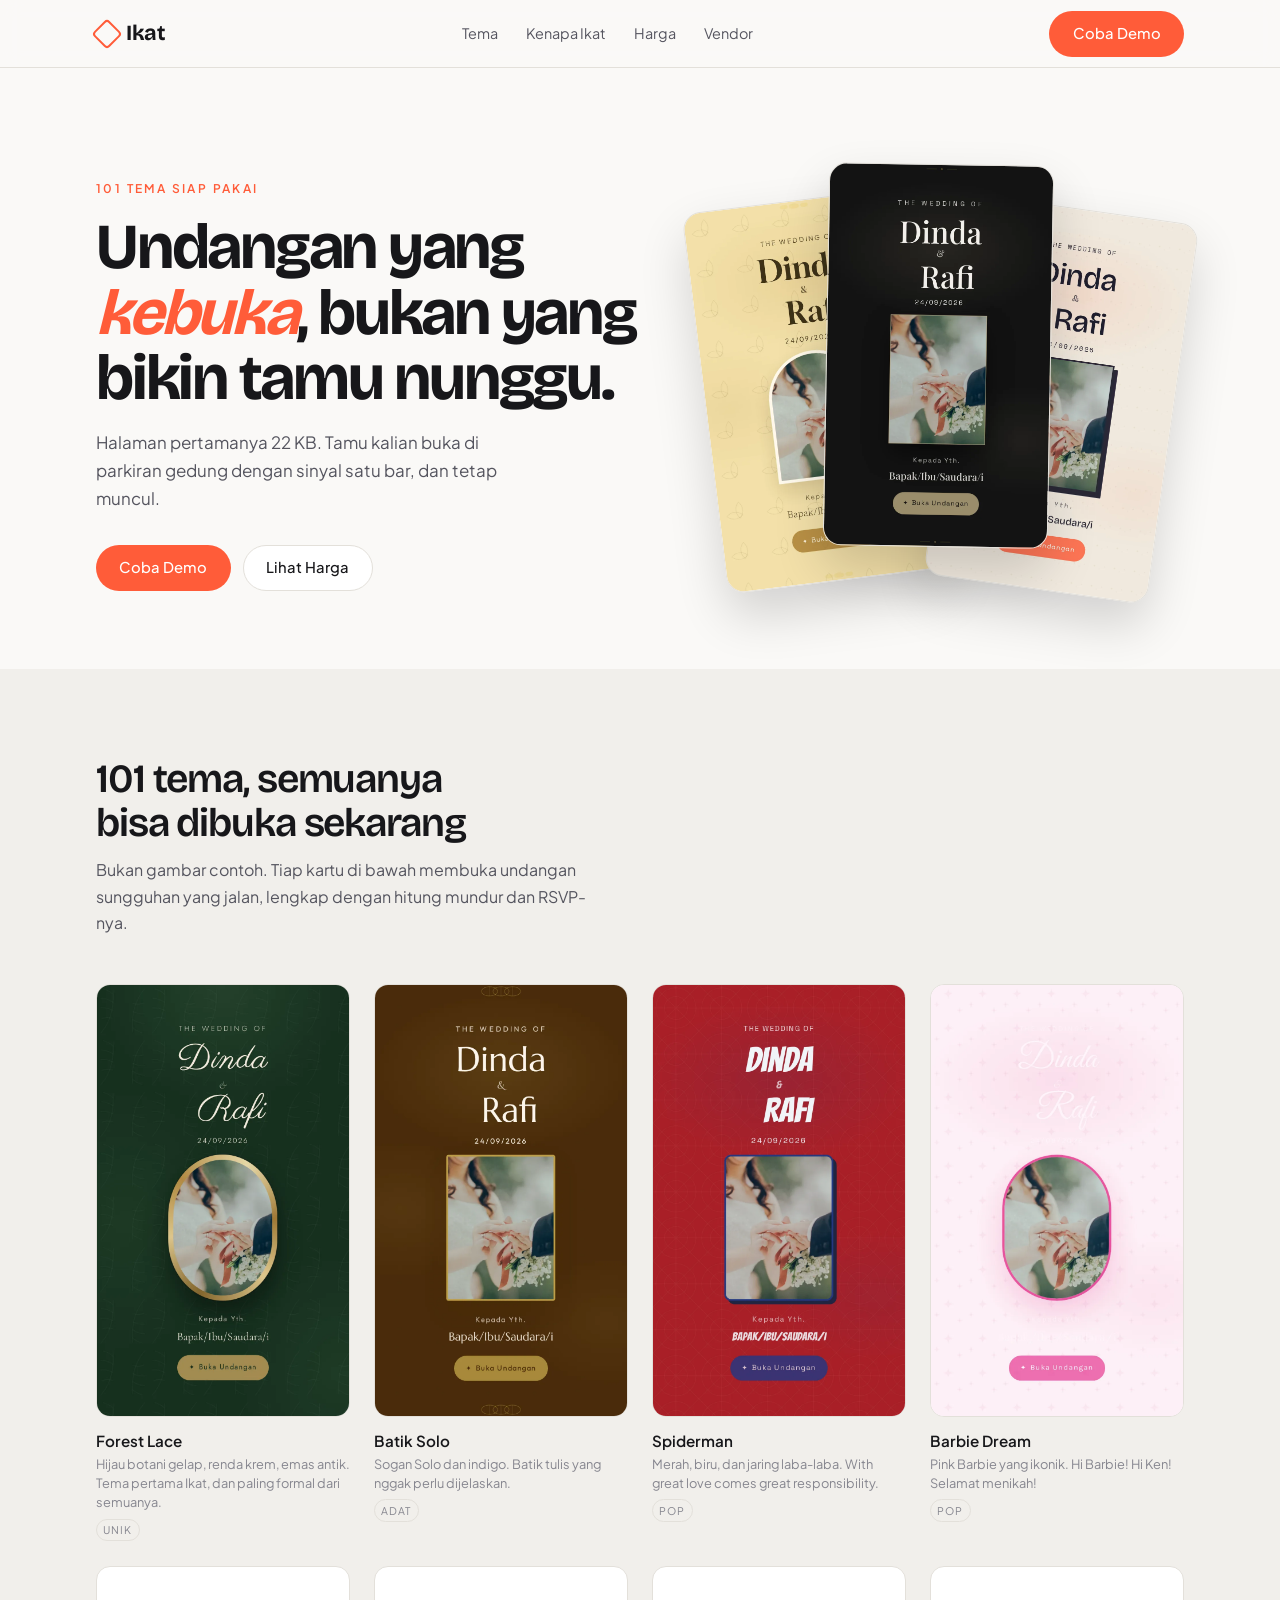
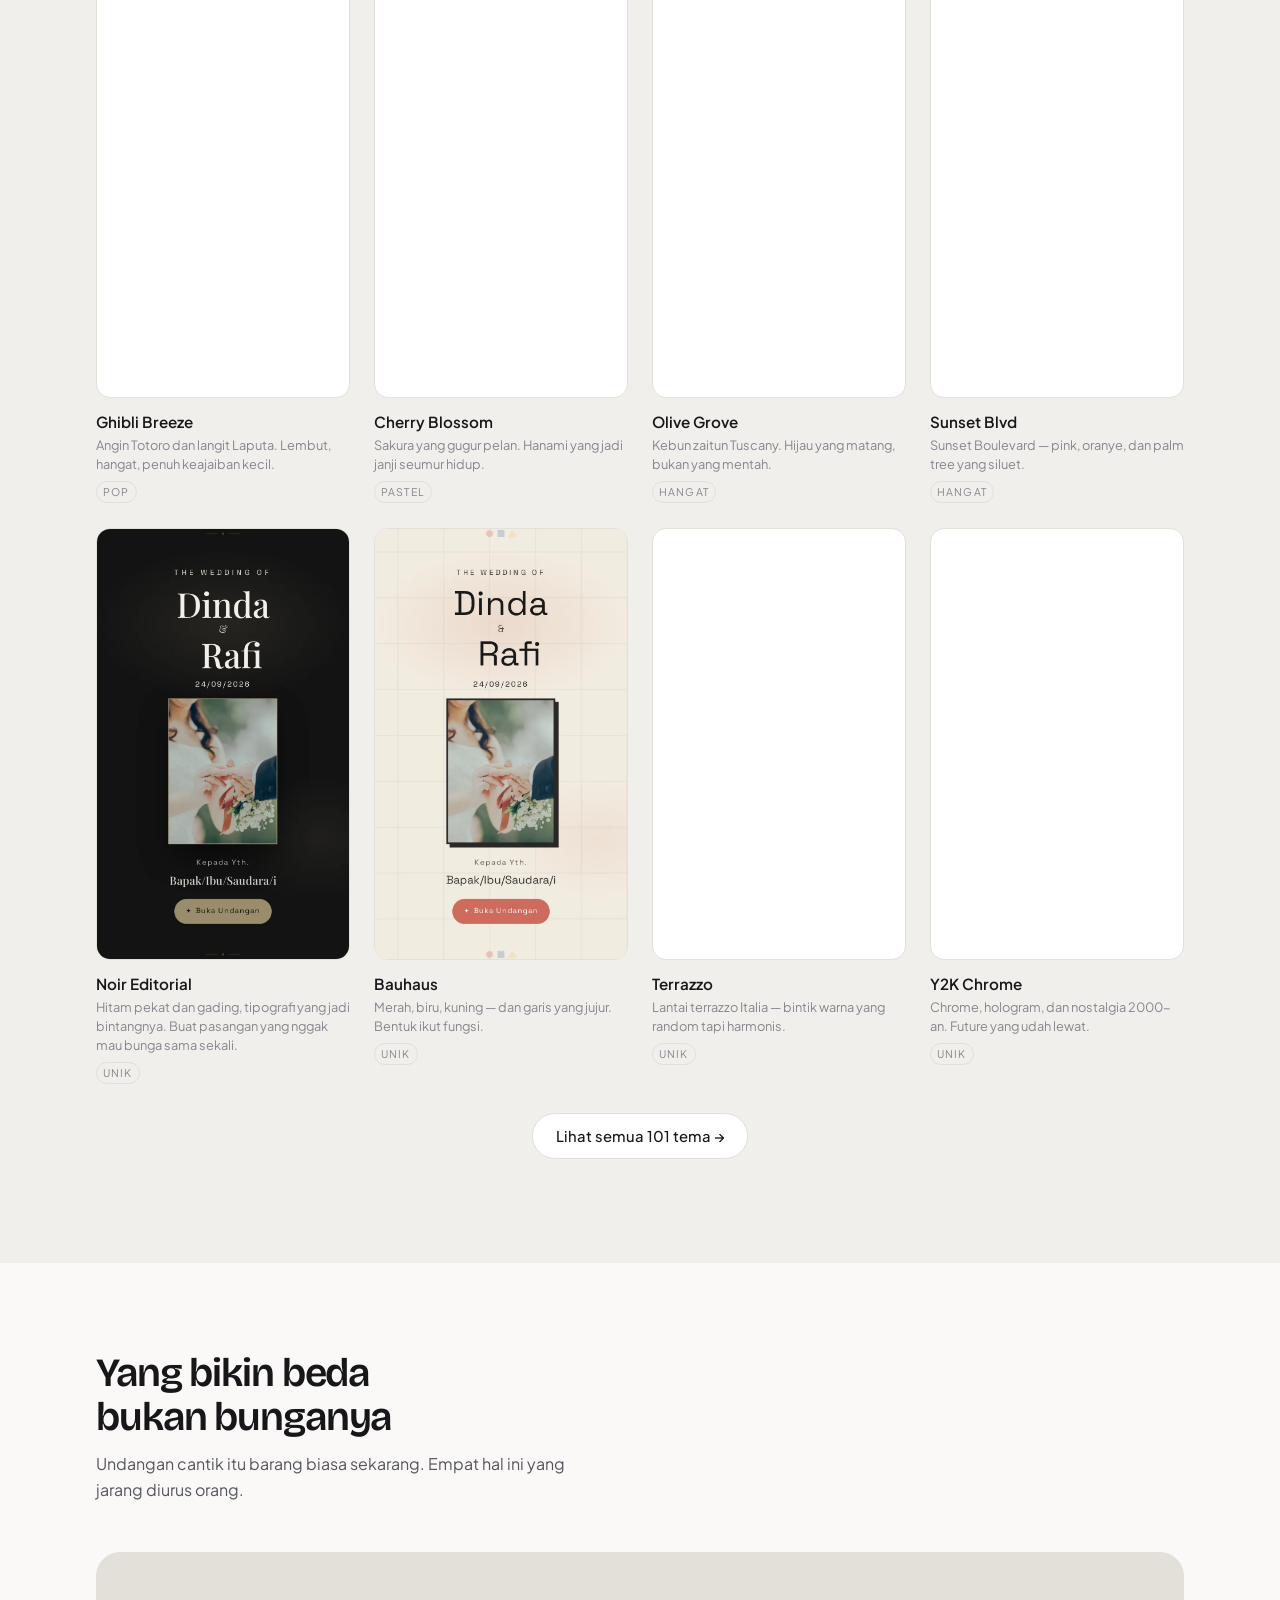
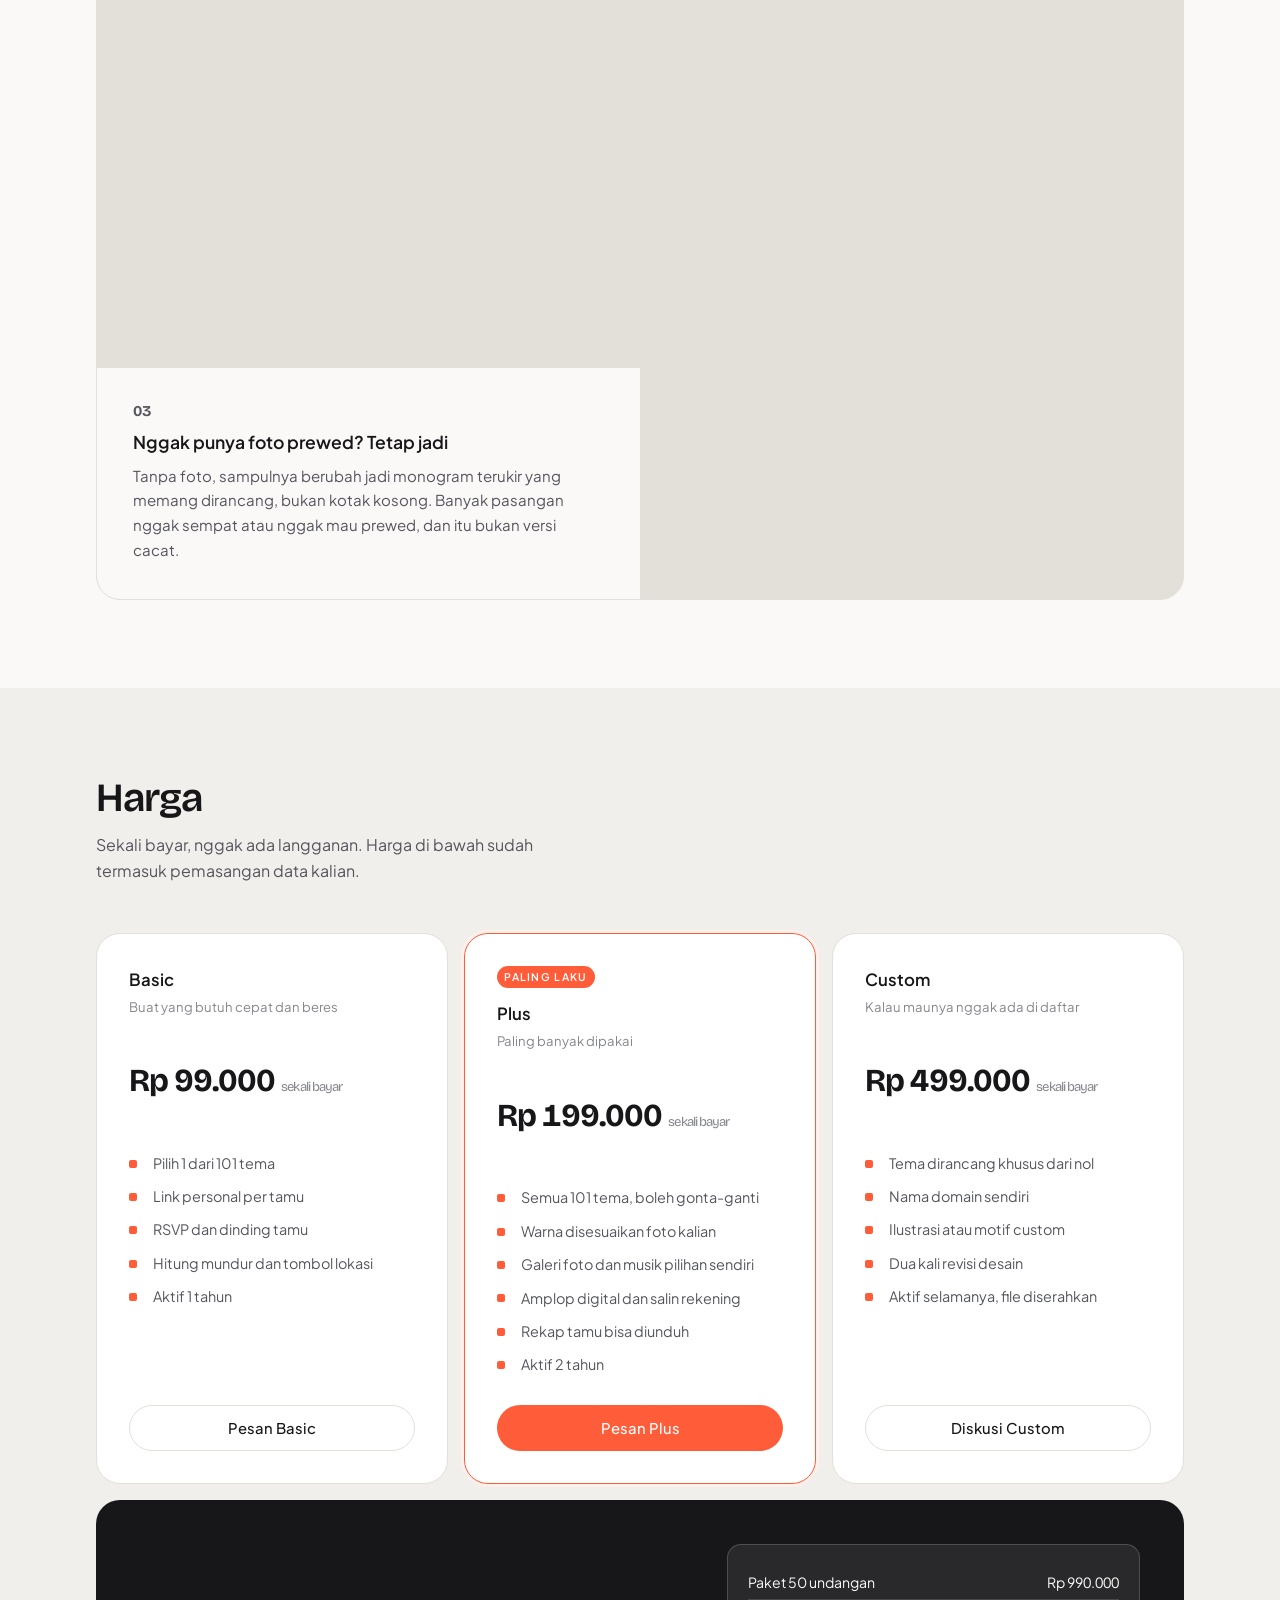
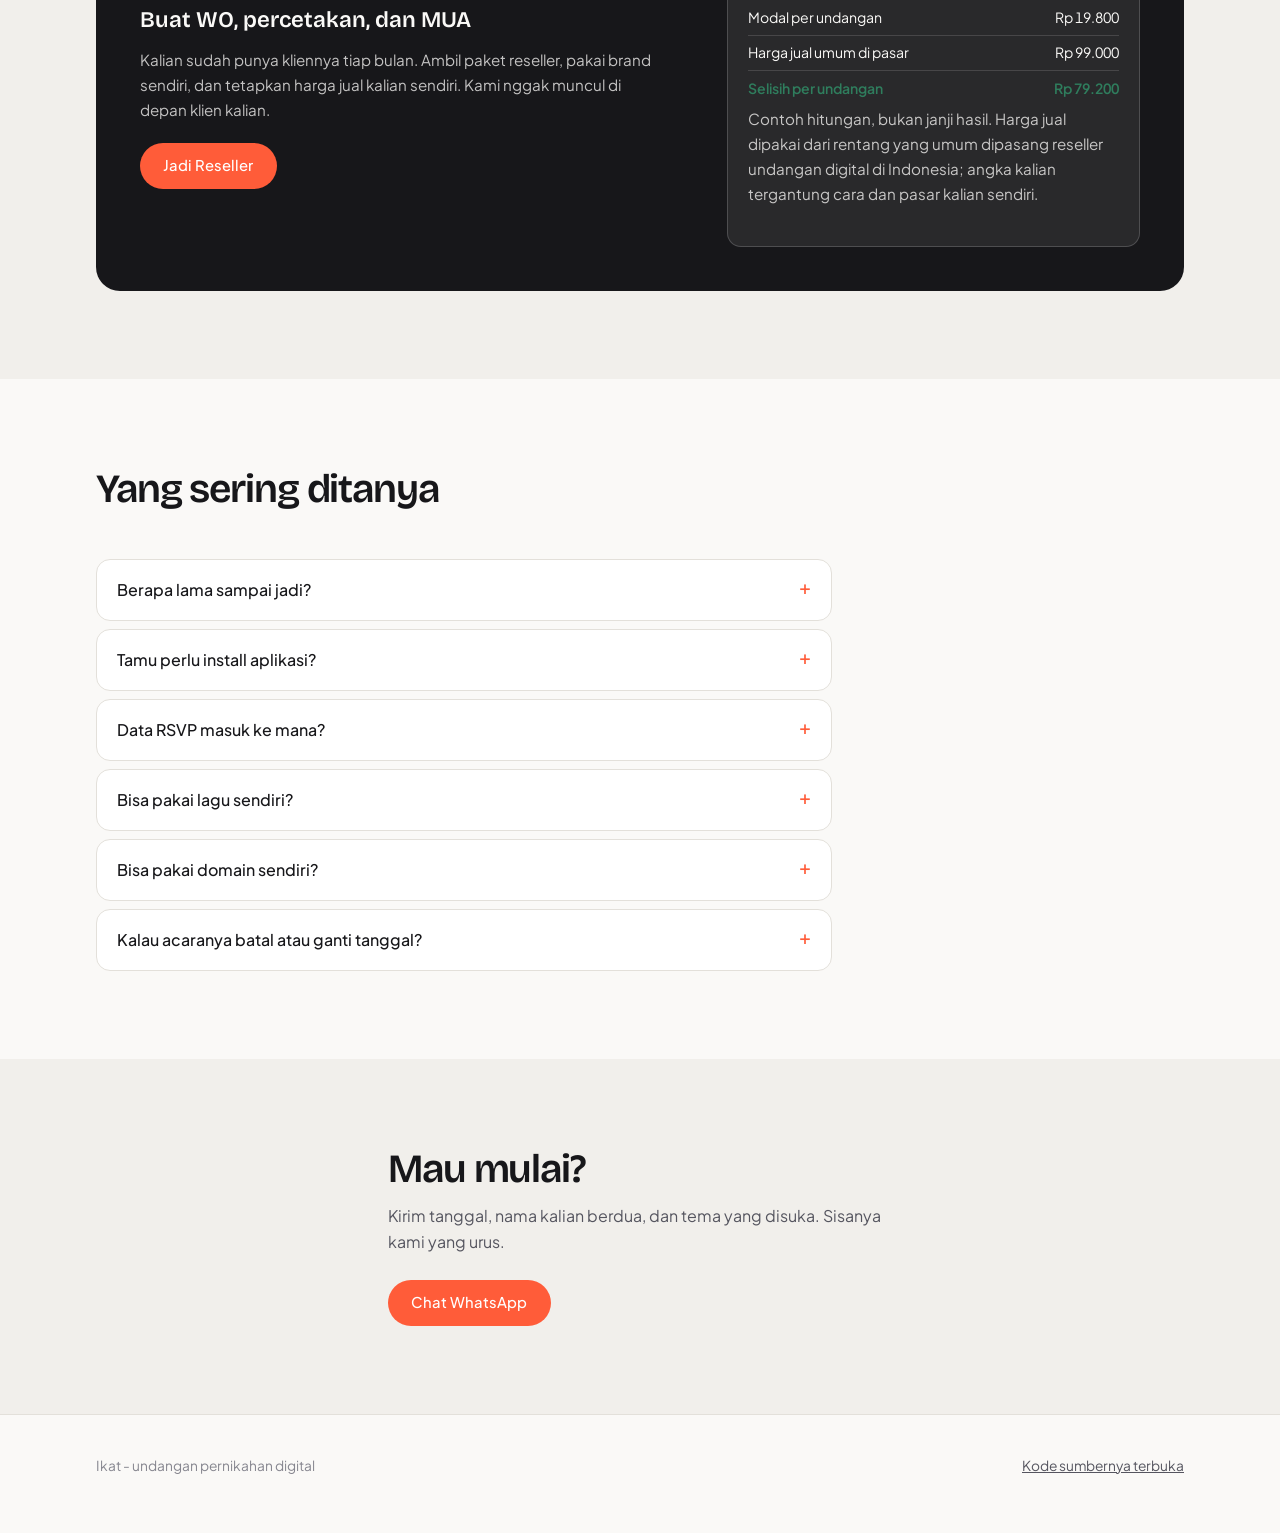
==== commit bee0807d: "feat: OG banner for WhatsApp — 1200x630, solid accent, pops on white chat" ====
--- a/site/index.html
+++ b/site/index.html
@@ -10,6 +10,12 @@
 <meta property="og:title" content="Ikat - Undangan pernikahan digital yang kebuka cepat">
 <meta property="og:description" content="101 tema, halaman pertama 22 KB, link personal per tamu.">
 <meta property="og:type" content="website">
+<meta property="og:image" content="https://nurhikam.github.io/ikat/og.png">
+<meta property="og:image:width" content="1200">
+<meta property="og:image:height" content="630">
+<meta property="og:image:type" content="image/png">
+<meta name="twitter:card" content="summary_large_image">
+<meta name="twitter:image" content="https://nurhikam.github.io/ikat/og.png">
 
 <link rel="preconnect" href="https://fonts.googleapis.com">
 <link rel="preconnect" href="https://fonts.gstatic.com" crossorigin>
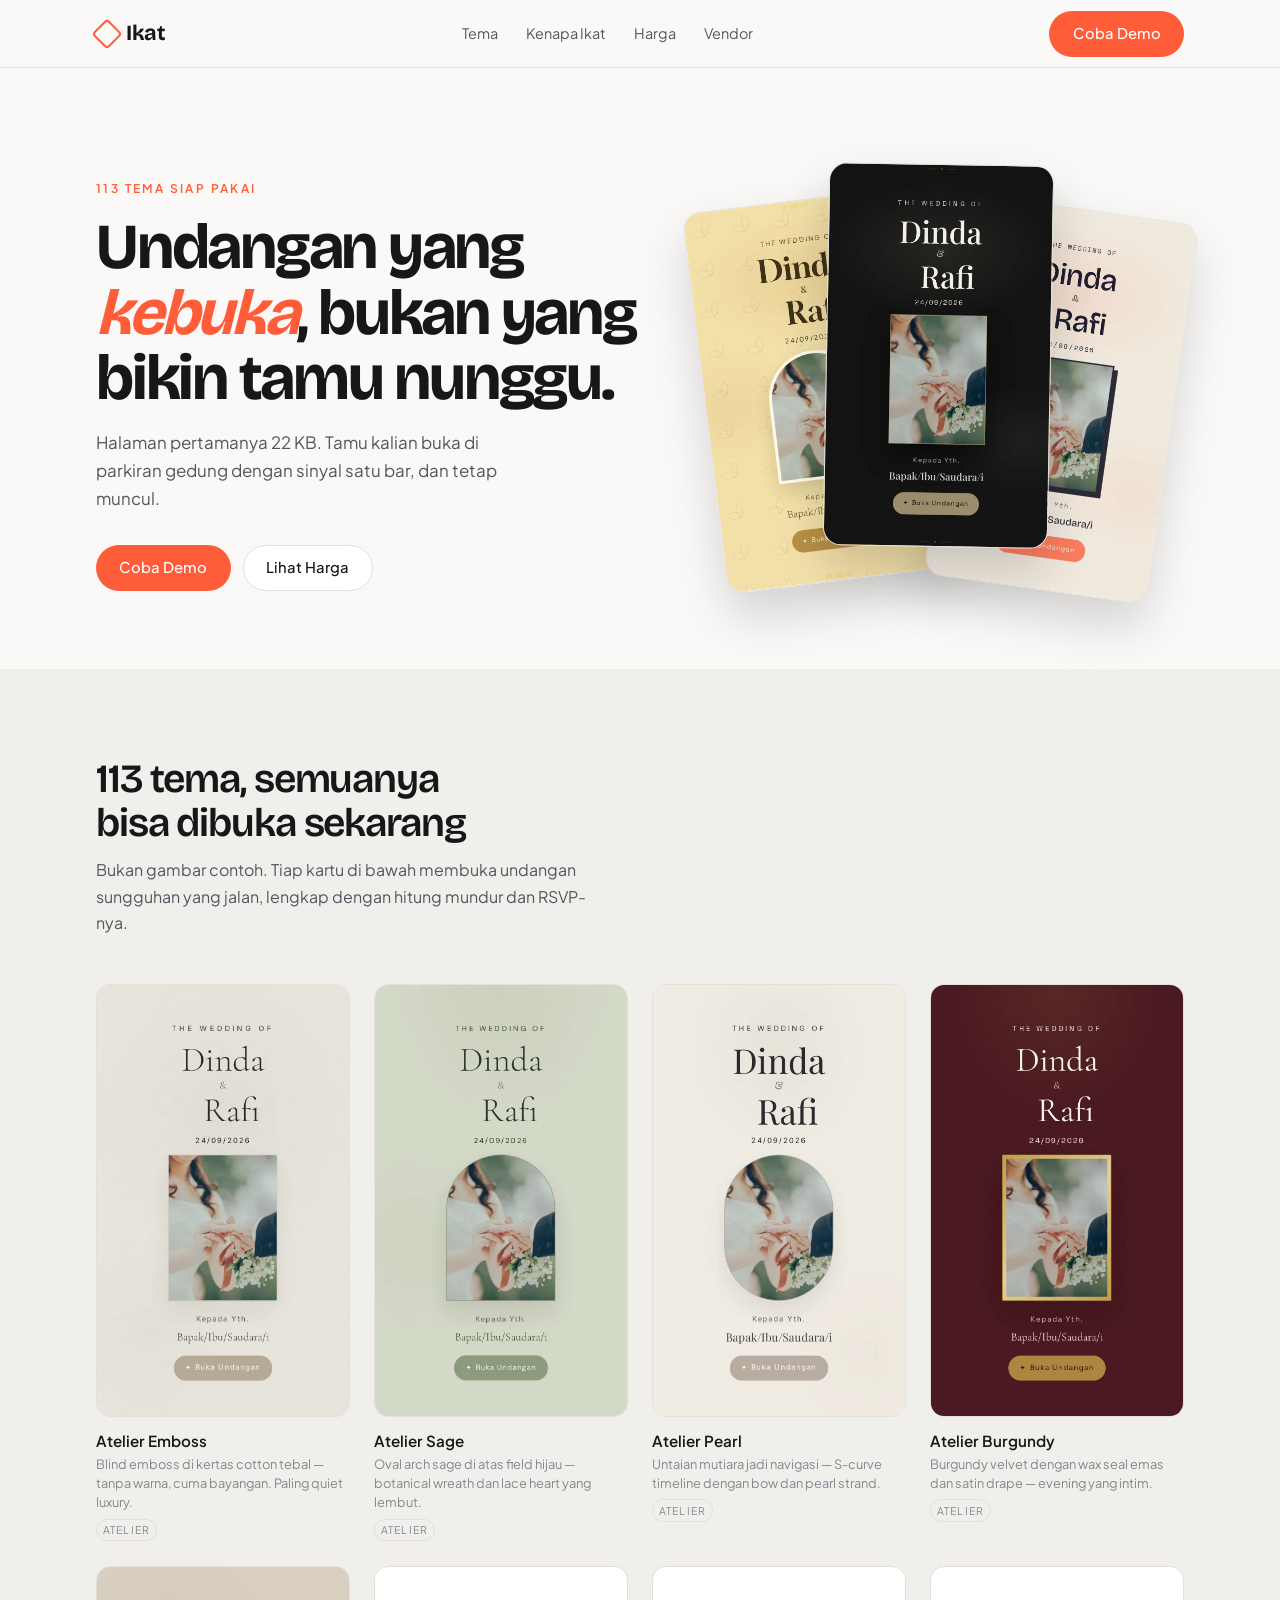
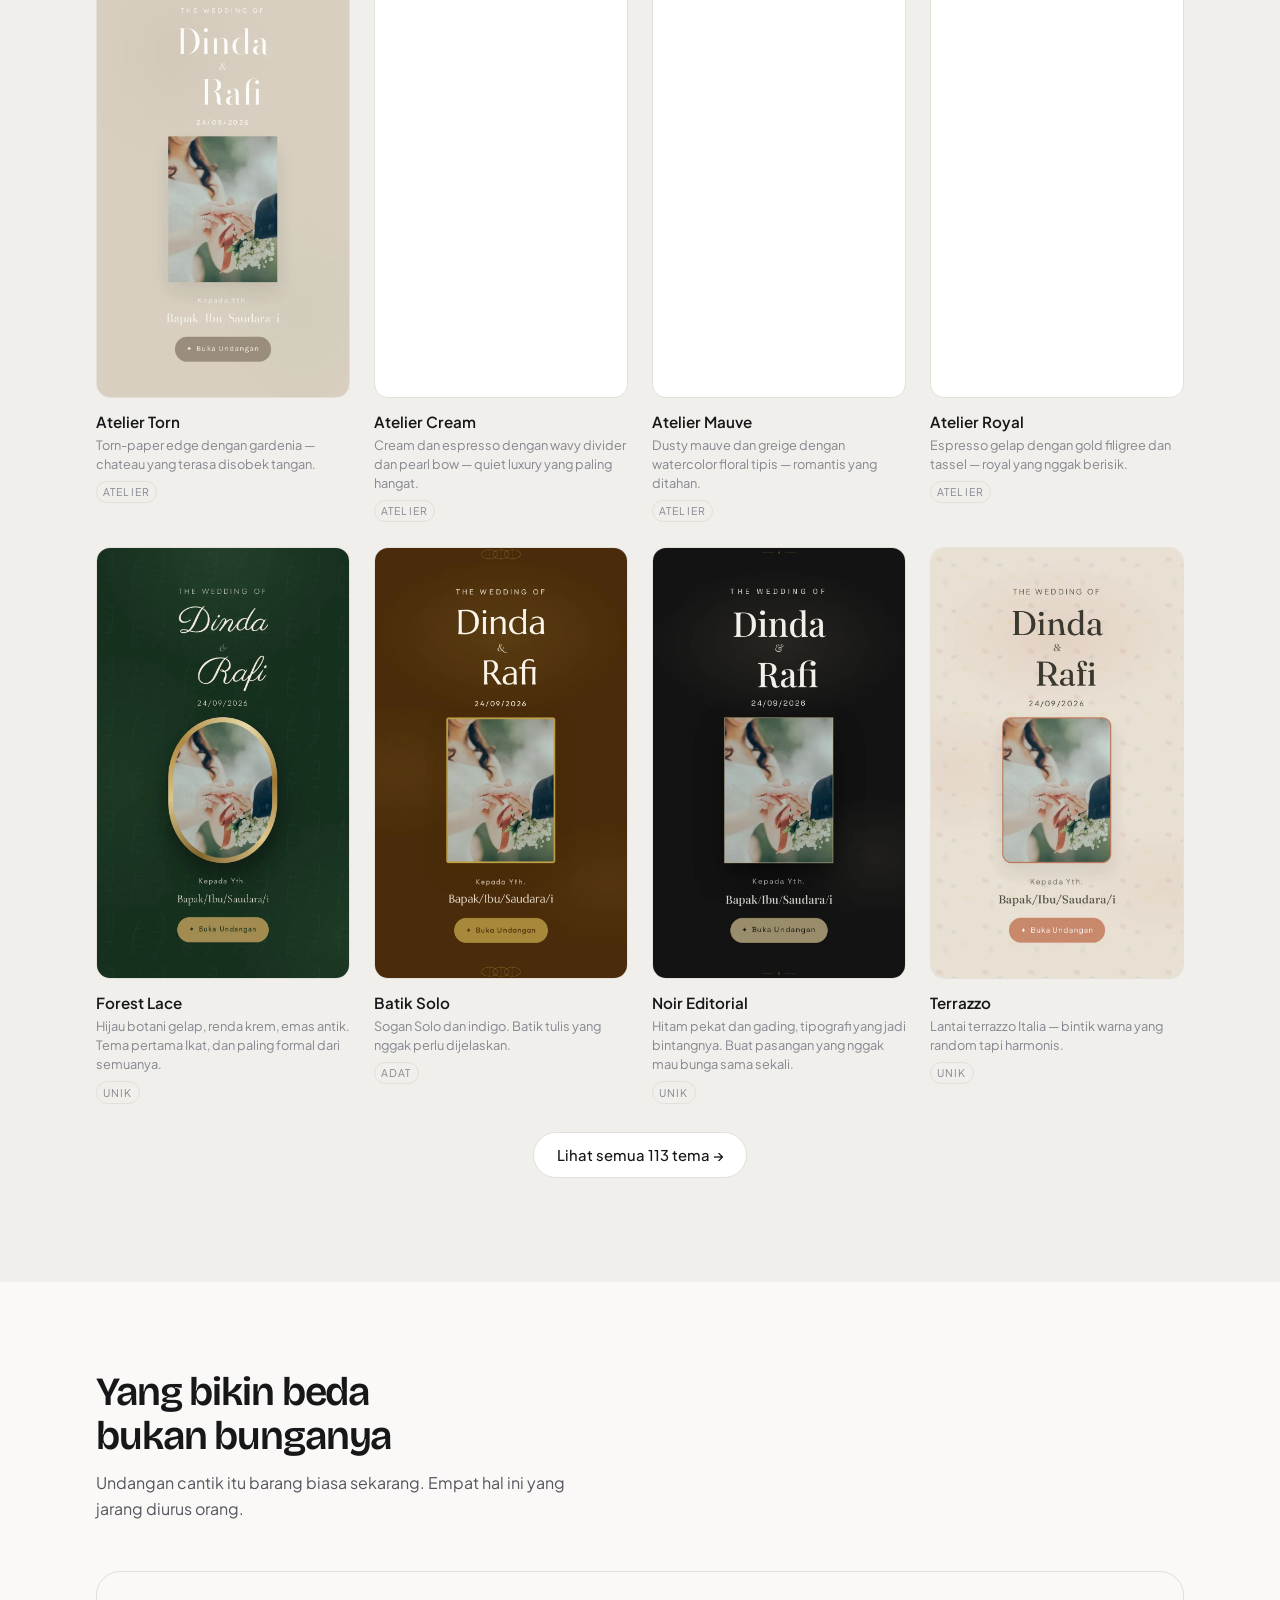
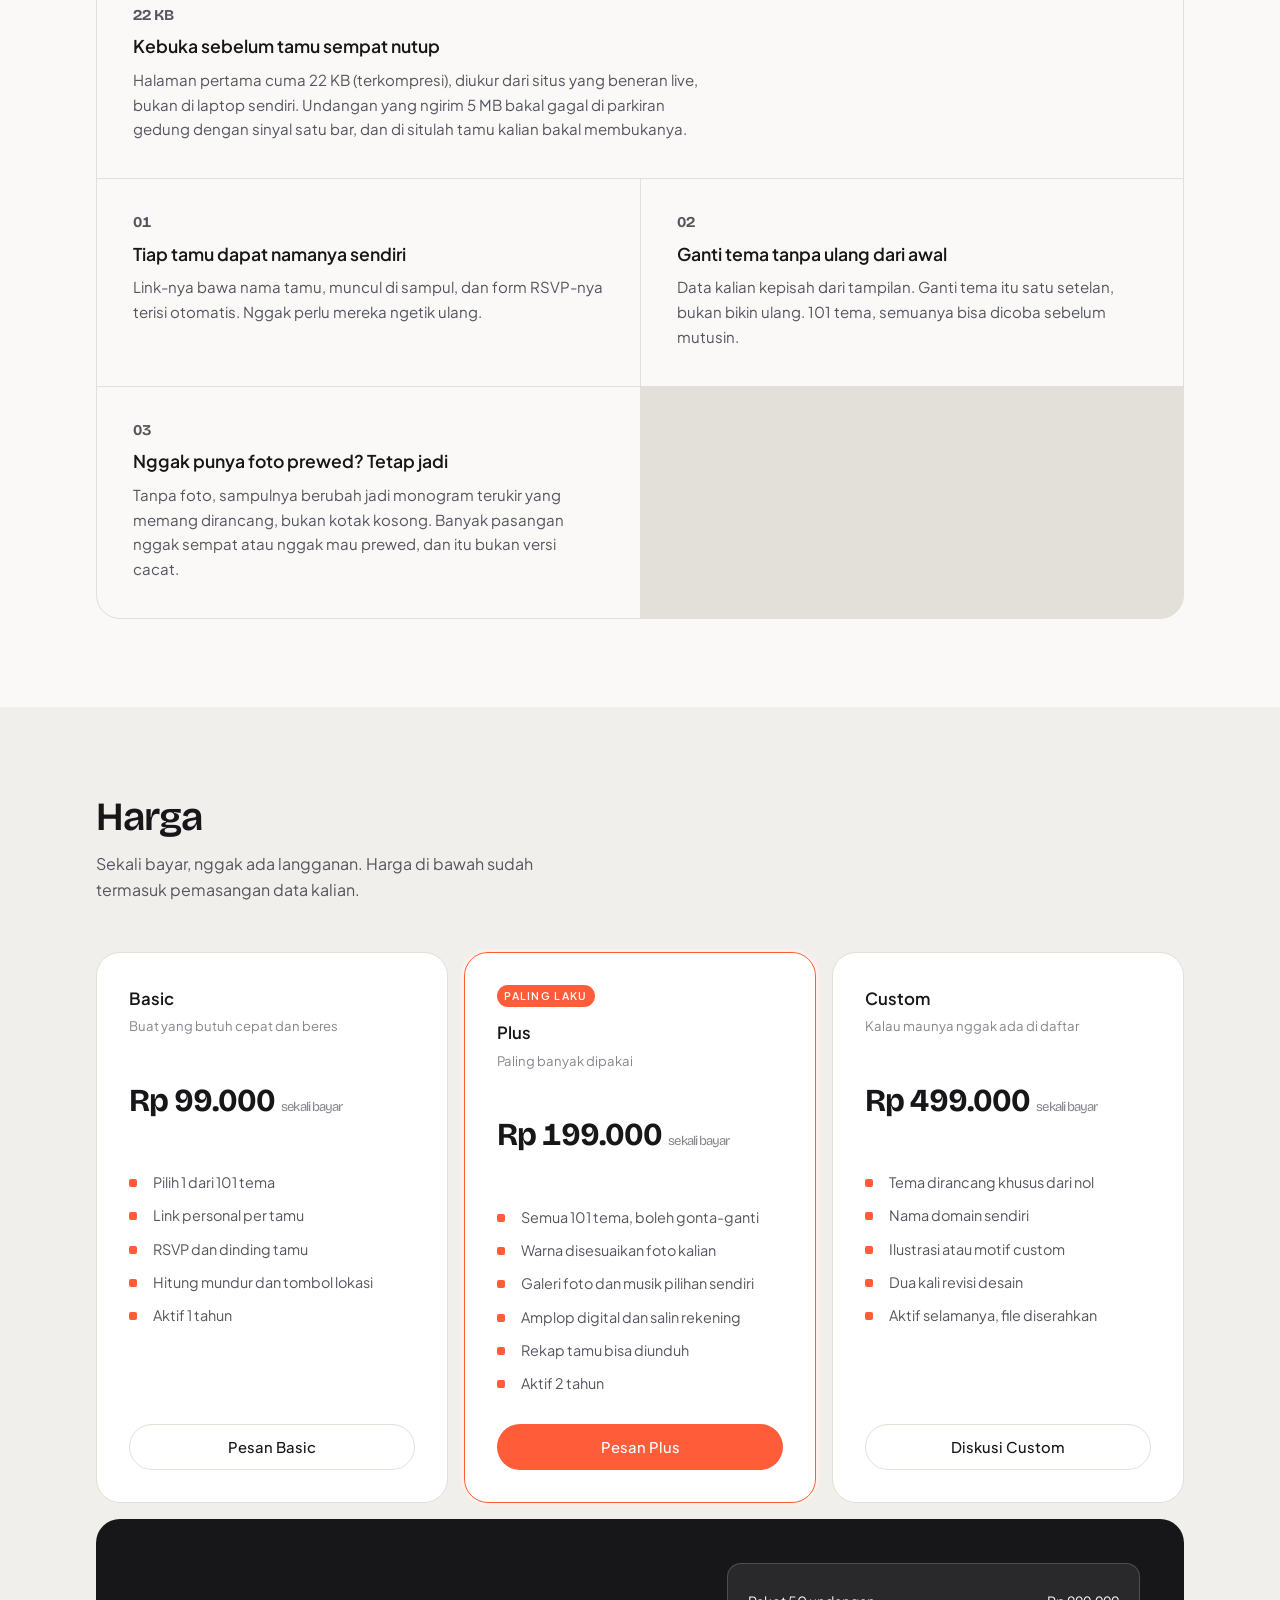
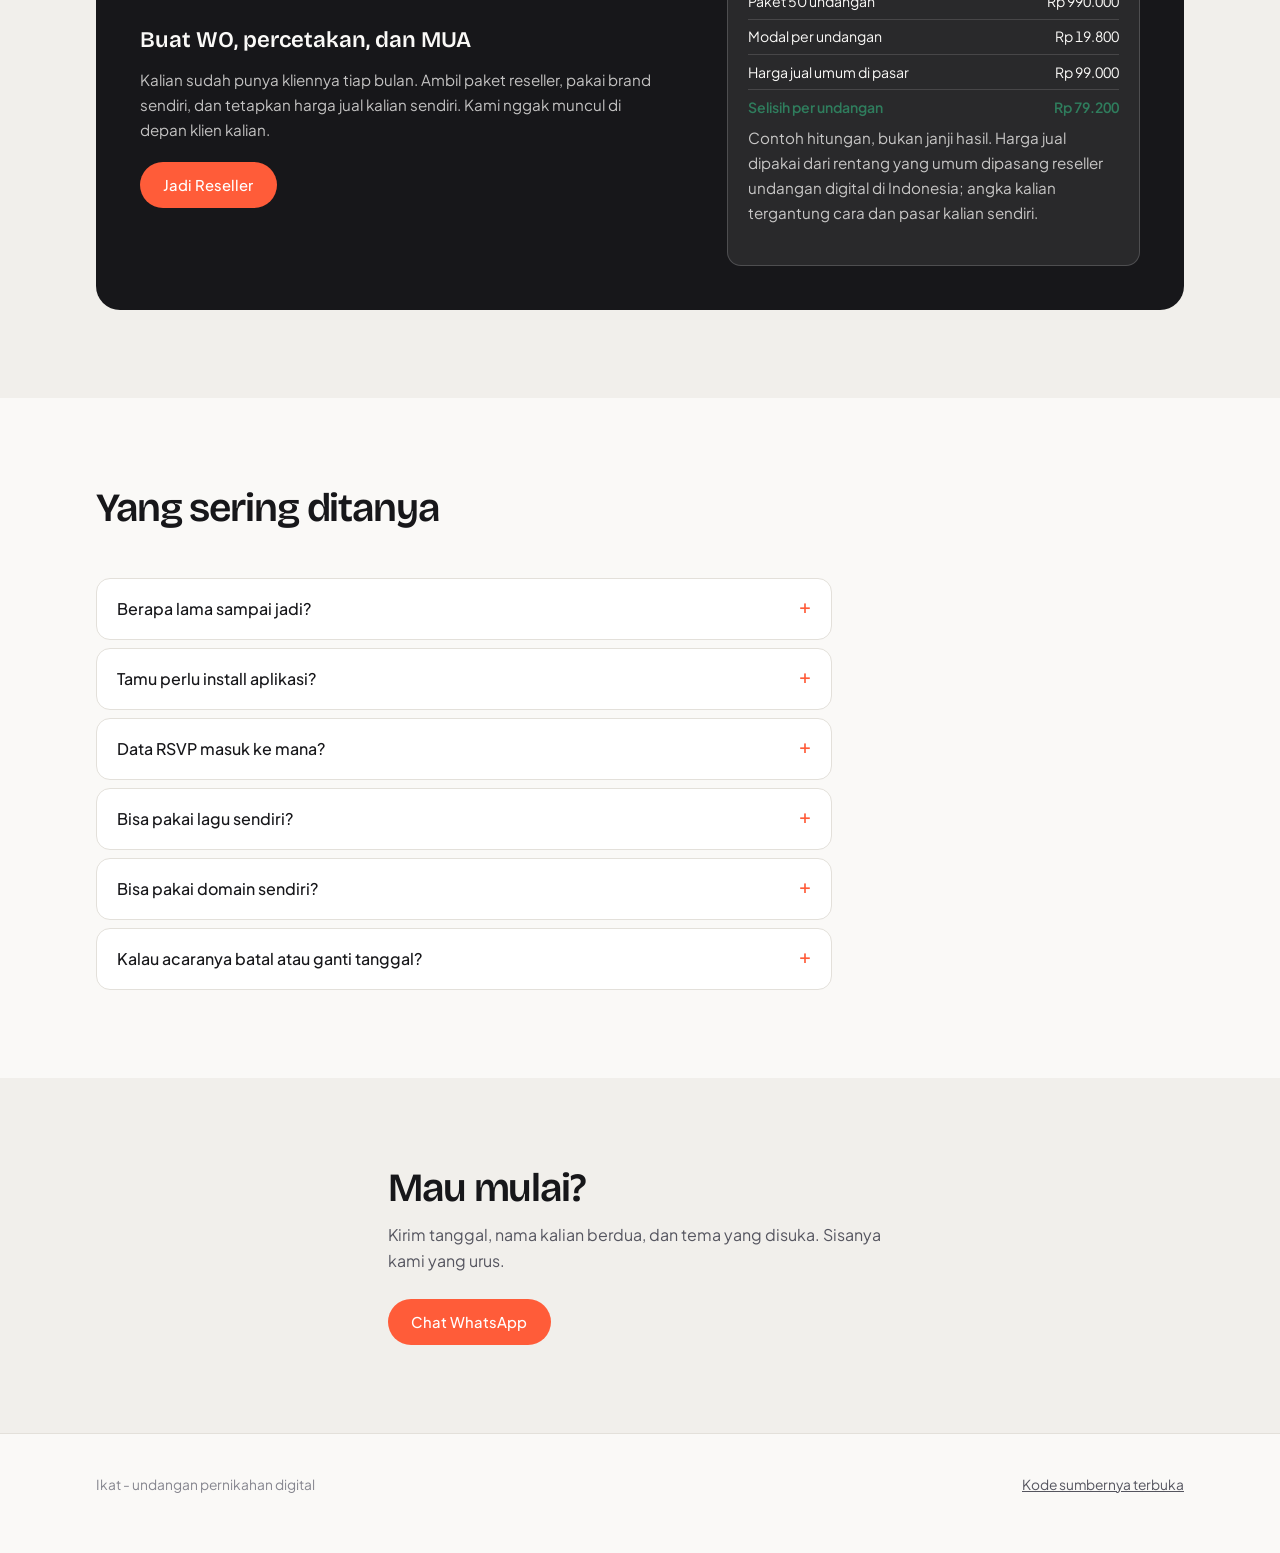
==== commit 95446d8b: "feat: Atelier Collection — 12 premium quiet-luxury themes Quiet luxury dari 10 refs Pinterest: blind" ====
--- a/site/index.html
+++ b/site/index.html
@@ -4,11 +4,11 @@
 <meta charset="utf-8">
 <meta name="viewport" content="width=device-width, initial-scale=1">
 <title>Ikat - Undangan pernikahan digital yang kebuka cepat</title>
-<meta name="description" content="101 tema undangan pernikahan digital. Halaman pertama 22 KB, jadi kebuka walau sinyal tamu cuma satu bar. Link personal per tamu, RSVP, dan rekap yang bisa diunduh.">
+<meta name="description" content="113 tema undangan pernikahan digital. Halaman pertama 22 KB, jadi kebuka walau sinyal tamu cuma satu bar. Link personal per tamu, RSVP, dan rekap yang bisa diunduh.">
 <meta name="theme-color" content="#faf9f7">
 
 <meta property="og:title" content="Ikat - Undangan pernikahan digital yang kebuka cepat">
-<meta property="og:description" content="101 tema, halaman pertama 22 KB, link personal per tamu.">
+<meta property="og:description" content="113 tema, halaman pertama 22 KB, link personal per tamu.">
 <meta property="og:type" content="website">
 <meta property="og:image" content="https://nurhikam.github.io/ikat/og.png">
 <meta property="og:image:width" content="1200">
@@ -42,7 +42,7 @@
   <section class="hero">
     <div class="wrap hero__in">
       <div>
-        <p class="hero__eyebrow">101 tema siap pakai</p>
+        <p class="hero__eyebrow">113 tema siap pakai</p>
         <h1>Undangan yang <em>kebuka</em>, bukan yang bikin tamu nunggu.</h1>
         <p class="hero__sub">Halaman pertamanya 22 KB. Tamu kalian buka di parkiran gedung dengan sinyal satu bar, dan tetap muncul.</p>
         <div class="hero__cta">
@@ -61,10 +61,74 @@
   <section class="sec sec--alt" id="tema">
     <div class="wrap">
       <div class="sec__head">
-        <h2>101 tema, semuanya bisa dibuka sekarang</h2>
+        <h2>113 tema, semuanya bisa dibuka sekarang</h2>
         <p>Bukan gambar contoh. Tiap kartu di bawah membuka undangan sungguhan yang jalan, lengkap dengan hitung mundur dan RSVP-nya.</p>
       </div>
       <div class="themes">
+        <a class="theme rise" href="preview.html?theme=atelier-emboss" target="_blank" rel="noopener" data-cat="atelier">
+          <div class="theme__shot">
+            <img src="thumbs/atelier-emboss.webp" alt="Tema Atelier Emboss" loading="lazy" decoding="async" width="440" height="749">
+          </div>
+          <p class="theme__name">Atelier Emboss</p>
+          <p class="theme__blurb">Blind emboss di kertas cotton tebal — tanpa warna, cuma bayangan. Paling quiet luxury.</p>
+          <span class="theme__tag">atelier</span>
+        </a>
+        <a class="theme rise" href="preview.html?theme=atelier-sage-arch" target="_blank" rel="noopener" data-cat="atelier">
+          <div class="theme__shot">
+            <img src="thumbs/atelier-sage-arch.webp" alt="Tema Atelier Sage" loading="lazy" decoding="async" width="440" height="749">
+          </div>
+          <p class="theme__name">Atelier Sage</p>
+          <p class="theme__blurb">Oval arch sage di atas field hijau — botanical wreath dan lace heart yang lembut.</p>
+          <span class="theme__tag">atelier</span>
+        </a>
+        <a class="theme rise" href="preview.html?theme=atelier-pearl" target="_blank" rel="noopener" data-cat="atelier">
+          <div class="theme__shot">
+            <img src="thumbs/atelier-pearl.webp" alt="Tema Atelier Pearl" loading="lazy" decoding="async" width="440" height="749">
+          </div>
+          <p class="theme__name">Atelier Pearl</p>
+          <p class="theme__blurb">Untaian mutiara jadi navigasi — S-curve timeline dengan bow dan pearl strand.</p>
+          <span class="theme__tag">atelier</span>
+        </a>
+        <a class="theme rise" href="preview.html?theme=atelier-burgundy" target="_blank" rel="noopener" data-cat="atelier">
+          <div class="theme__shot">
+            <img src="thumbs/atelier-burgundy.webp" alt="Tema Atelier Burgundy" loading="lazy" decoding="async" width="440" height="749">
+          </div>
+          <p class="theme__name">Atelier Burgundy</p>
+          <p class="theme__blurb">Burgundy velvet dengan wax seal emas dan satin drape — evening yang intim.</p>
+          <span class="theme__tag">atelier</span>
+        </a>
+        <a class="theme rise" href="preview.html?theme=atelier-torn" target="_blank" rel="noopener" data-cat="atelier">
+          <div class="theme__shot">
+            <img src="thumbs/atelier-torn.webp" alt="Tema Atelier Torn" loading="lazy" decoding="async" width="440" height="749">
+          </div>
+          <p class="theme__name">Atelier Torn</p>
+          <p class="theme__blurb">Torn-paper edge dengan gardenia — chateau yang terasa disobek tangan.</p>
+          <span class="theme__tag">atelier</span>
+        </a>
+        <a class="theme rise" href="preview.html?theme=atelier-cream" target="_blank" rel="noopener" data-cat="atelier">
+          <div class="theme__shot">
+            <img src="thumbs/atelier-cream.webp" alt="Tema Atelier Cream" loading="lazy" decoding="async" width="440" height="749">
+          </div>
+          <p class="theme__name">Atelier Cream</p>
+          <p class="theme__blurb">Cream dan espresso dengan wavy divider dan pearl bow — quiet luxury yang paling hangat.</p>
+          <span class="theme__tag">atelier</span>
+        </a>
+        <a class="theme rise" href="preview.html?theme=atelier-mauve" target="_blank" rel="noopener" data-cat="atelier">
+          <div class="theme__shot">
+            <img src="thumbs/atelier-mauve.webp" alt="Tema Atelier Mauve" loading="lazy" decoding="async" width="440" height="749">
+          </div>
+          <p class="theme__name">Atelier Mauve</p>
+          <p class="theme__blurb">Dusty mauve dan greige dengan watercolor floral tipis — romantis yang ditahan.</p>
+          <span class="theme__tag">atelier</span>
+        </a>
+        <a class="theme rise" href="preview.html?theme=atelier-royal" target="_blank" rel="noopener" data-cat="atelier">
+          <div class="theme__shot">
+            <img src="thumbs/atelier-royal.webp" alt="Tema Atelier Royal" loading="lazy" decoding="async" width="440" height="749">
+          </div>
+          <p class="theme__name">Atelier Royal</p>
+          <p class="theme__blurb">Espresso gelap dengan gold filigree dan tassel — royal yang nggak berisik.</p>
+          <span class="theme__tag">atelier</span>
+        </a>
         <a class="theme rise" href="preview.html?theme=forest-lace" target="_blank" rel="noopener" data-cat="unik">
           <div class="theme__shot">
             <img src="thumbs/forest-lace.webp" alt="Tema Forest Lace" loading="lazy" decoding="async" width="440" height="749">
@@ -81,54 +145,6 @@
           <p class="theme__blurb">Sogan Solo dan indigo. Batik tulis yang nggak perlu dijelaskan.</p>
           <span class="theme__tag">adat</span>
         </a>
-        <a class="theme rise" href="preview.html?theme=spiderman" target="_blank" rel="noopener" data-cat="pop">
-          <div class="theme__shot">
-            <img src="thumbs/spiderman.webp" alt="Tema Spiderman" loading="lazy" decoding="async" width="440" height="749">
-          </div>
-          <p class="theme__name">Spiderman</p>
-          <p class="theme__blurb">Merah, biru, dan jaring laba-laba. With great love comes great responsibility.</p>
-          <span class="theme__tag">pop</span>
-        </a>
-        <a class="theme rise" href="preview.html?theme=barbie-dream" target="_blank" rel="noopener" data-cat="pop">
-          <div class="theme__shot">
-            <img src="thumbs/barbie-dream.webp" alt="Tema Barbie Dream" loading="lazy" decoding="async" width="440" height="749">
-          </div>
-          <p class="theme__name">Barbie Dream</p>
-          <p class="theme__blurb">Pink Barbie yang ikonik. Hi Barbie! Hi Ken! Selamat menikah!</p>
-          <span class="theme__tag">pop</span>
-        </a>
-        <a class="theme rise" href="preview.html?theme=ghibli-breeze" target="_blank" rel="noopener" data-cat="pop">
-          <div class="theme__shot">
-            <img src="thumbs/ghibli-breeze.webp" alt="Tema Ghibli Breeze" loading="lazy" decoding="async" width="440" height="749">
-          </div>
-          <p class="theme__name">Ghibli Breeze</p>
-          <p class="theme__blurb">Angin Totoro dan langit Laputa. Lembut, hangat, penuh keajaiban kecil.</p>
-          <span class="theme__tag">pop</span>
-        </a>
-        <a class="theme rise" href="preview.html?theme=cherry-blossom" target="_blank" rel="noopener" data-cat="pastel">
-          <div class="theme__shot">
-            <img src="thumbs/cherry-blossom.webp" alt="Tema Cherry Blossom" loading="lazy" decoding="async" width="440" height="749">
-          </div>
-          <p class="theme__name">Cherry Blossom</p>
-          <p class="theme__blurb">Sakura yang gugur pelan. Hanami yang jadi janji seumur hidup.</p>
-          <span class="theme__tag">pastel</span>
-        </a>
-        <a class="theme rise" href="preview.html?theme=olive-grove" target="_blank" rel="noopener" data-cat="hangat">
-          <div class="theme__shot">
-            <img src="thumbs/olive-grove.webp" alt="Tema Olive Grove" loading="lazy" decoding="async" width="440" height="749">
-          </div>
-          <p class="theme__name">Olive Grove</p>
-          <p class="theme__blurb">Kebun zaitun Tuscany. Hijau yang matang, bukan yang mentah.</p>
-          <span class="theme__tag">hangat</span>
-        </a>
-        <a class="theme rise" href="preview.html?theme=sunset-blvd" target="_blank" rel="noopener" data-cat="hangat">
-          <div class="theme__shot">
-            <img src="thumbs/sunset-blvd.webp" alt="Tema Sunset Blvd" loading="lazy" decoding="async" width="440" height="749">
-          </div>
-          <p class="theme__name">Sunset Blvd</p>
-          <p class="theme__blurb">Sunset Boulevard — pink, oranye, dan palm tree yang siluet.</p>
-          <span class="theme__tag">hangat</span>
-        </a>
         <a class="theme rise" href="preview.html?theme=noir-editorial" target="_blank" rel="noopener" data-cat="unik">
           <div class="theme__shot">
             <img src="thumbs/noir-editorial.webp" alt="Tema Noir Editorial" loading="lazy" decoding="async" width="440" height="749">
@@ -137,14 +153,6 @@
           <p class="theme__blurb">Hitam pekat dan gading, tipografi yang jadi bintangnya. Buat pasangan yang nggak mau bunga sama sekali.</p>
           <span class="theme__tag">unik</span>
         </a>
-        <a class="theme rise" href="preview.html?theme=bauhaus" target="_blank" rel="noopener" data-cat="unik">
-          <div class="theme__shot">
-            <img src="thumbs/bauhaus.webp" alt="Tema Bauhaus" loading="lazy" decoding="async" width="440" height="749">
-          </div>
-          <p class="theme__name">Bauhaus</p>
-          <p class="theme__blurb">Merah, biru, kuning — dan garis yang jujur. Bentuk ikut fungsi.</p>
-          <span class="theme__tag">unik</span>
-        </a>
         <a class="theme rise" href="preview.html?theme=terrazzo" target="_blank" rel="noopener" data-cat="unik">
           <div class="theme__shot">
             <img src="thumbs/terrazzo.webp" alt="Tema Terrazzo" loading="lazy" decoding="async" width="440" height="749">
@@ -153,16 +161,8 @@
           <p class="theme__blurb">Lantai terrazzo Italia — bintik warna yang random tapi harmonis.</p>
           <span class="theme__tag">unik</span>
         </a>
-        <a class="theme rise" href="preview.html?theme=y2k-chrome" target="_blank" rel="noopener" data-cat="unik">
-          <div class="theme__shot">
-            <img src="thumbs/y2k-chrome.webp" alt="Tema Y2K Chrome" loading="lazy" decoding="async" width="440" height="749">
-          </div>
-          <p class="theme__name">Y2K Chrome</p>
-          <p class="theme__blurb">Chrome, hologram, dan nostalgia 2000-an. Future yang udah lewat.</p>
-          <span class="theme__tag">unik</span>
-        </a>
-      </div>
-      <p style="text-align:center;margin-top:1.75rem"><a class="btn btn--ghost" href="galeri.html">Lihat semua 101 tema &rarr;</a></p>
+      </div>
+      <p style="text-align:center;margin-top:1.75rem"><a class="btn btn--ghost" href="galeri.html">Lihat semua 113 tema &rarr;</a></p>
     </div>
   </section>
 
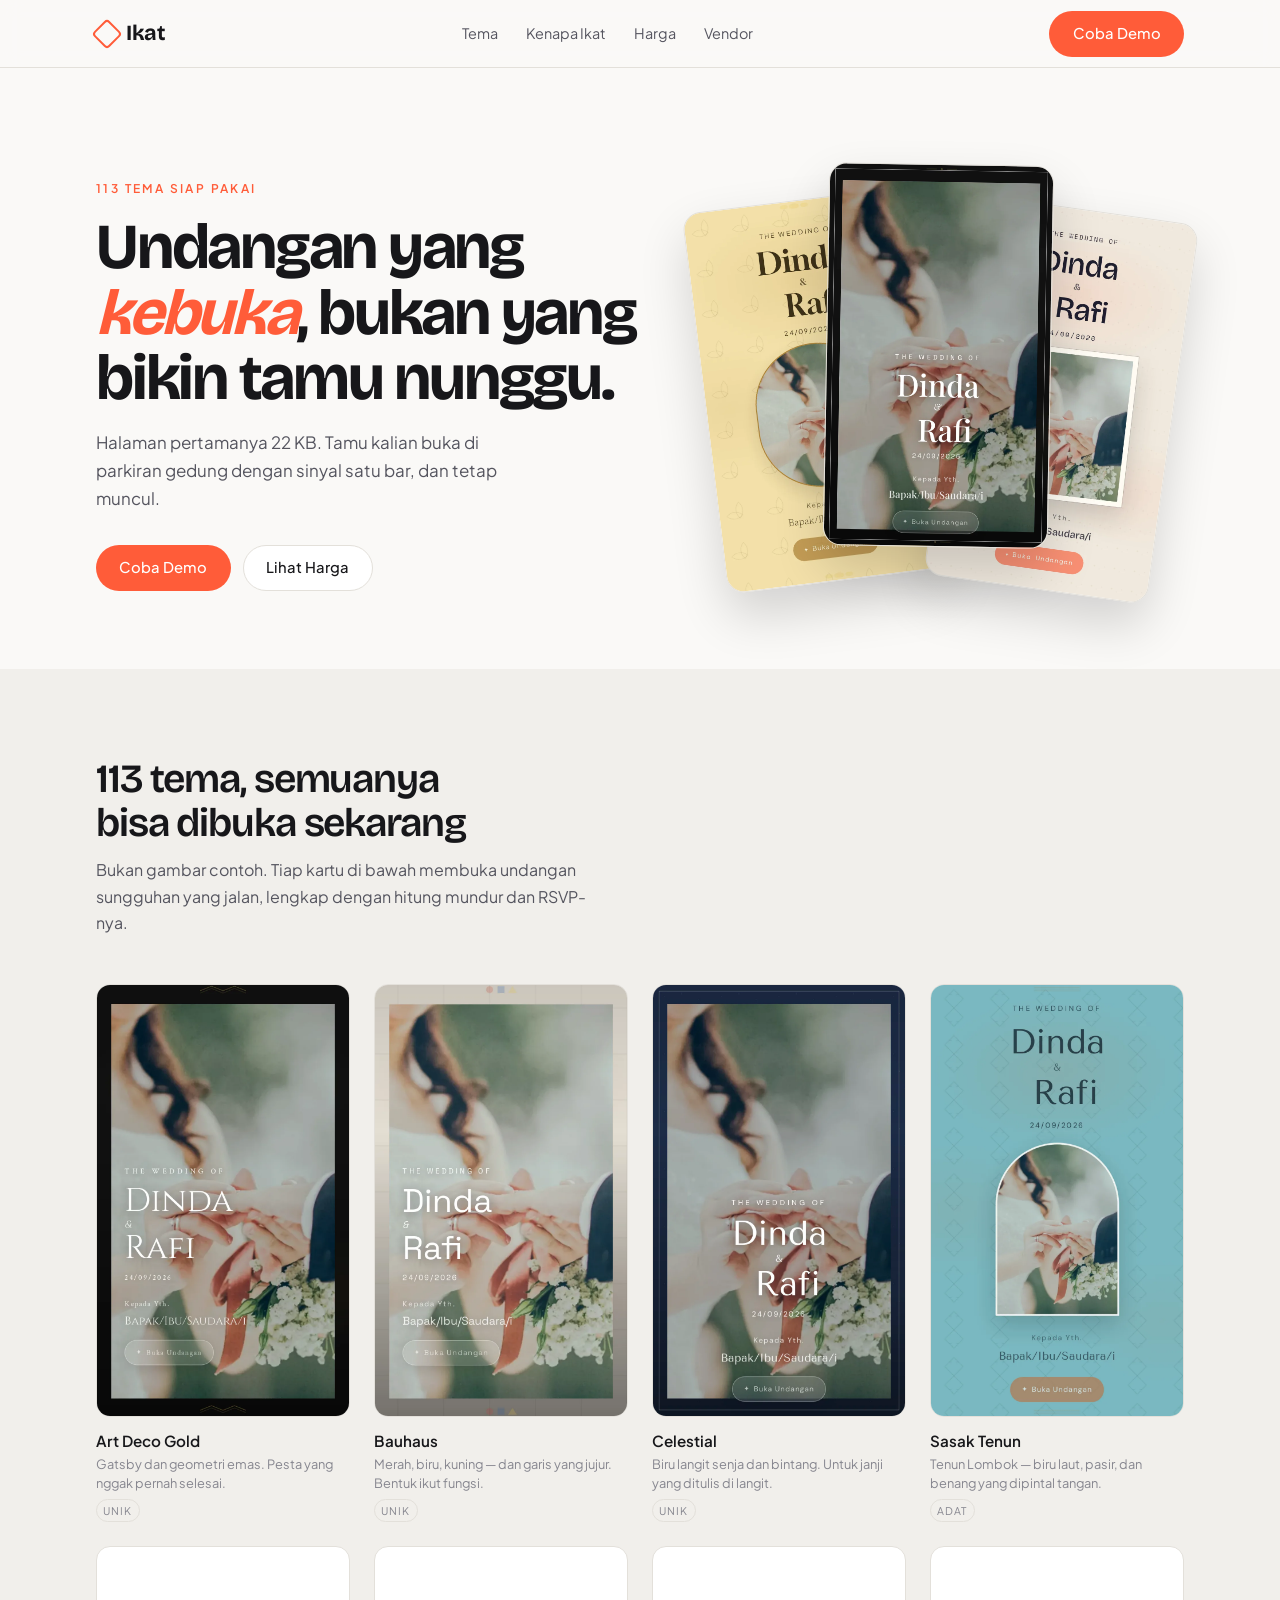
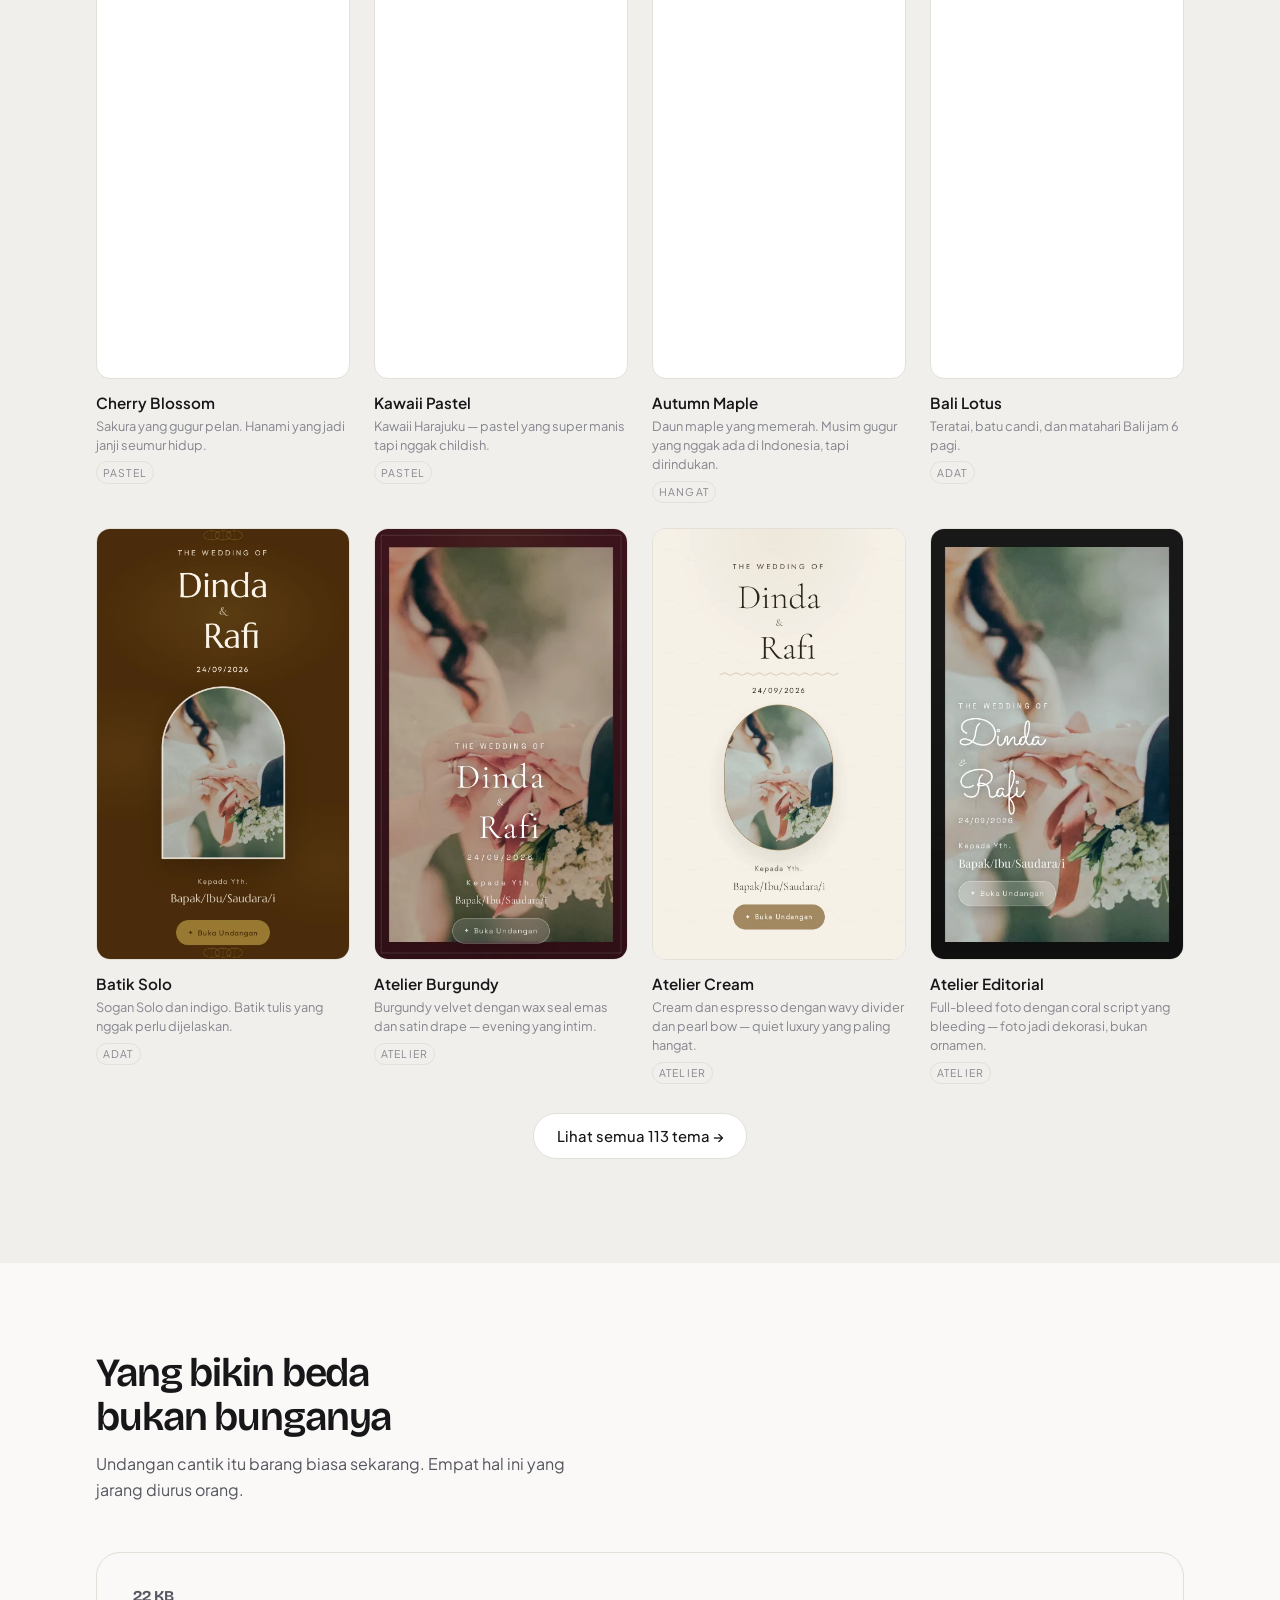
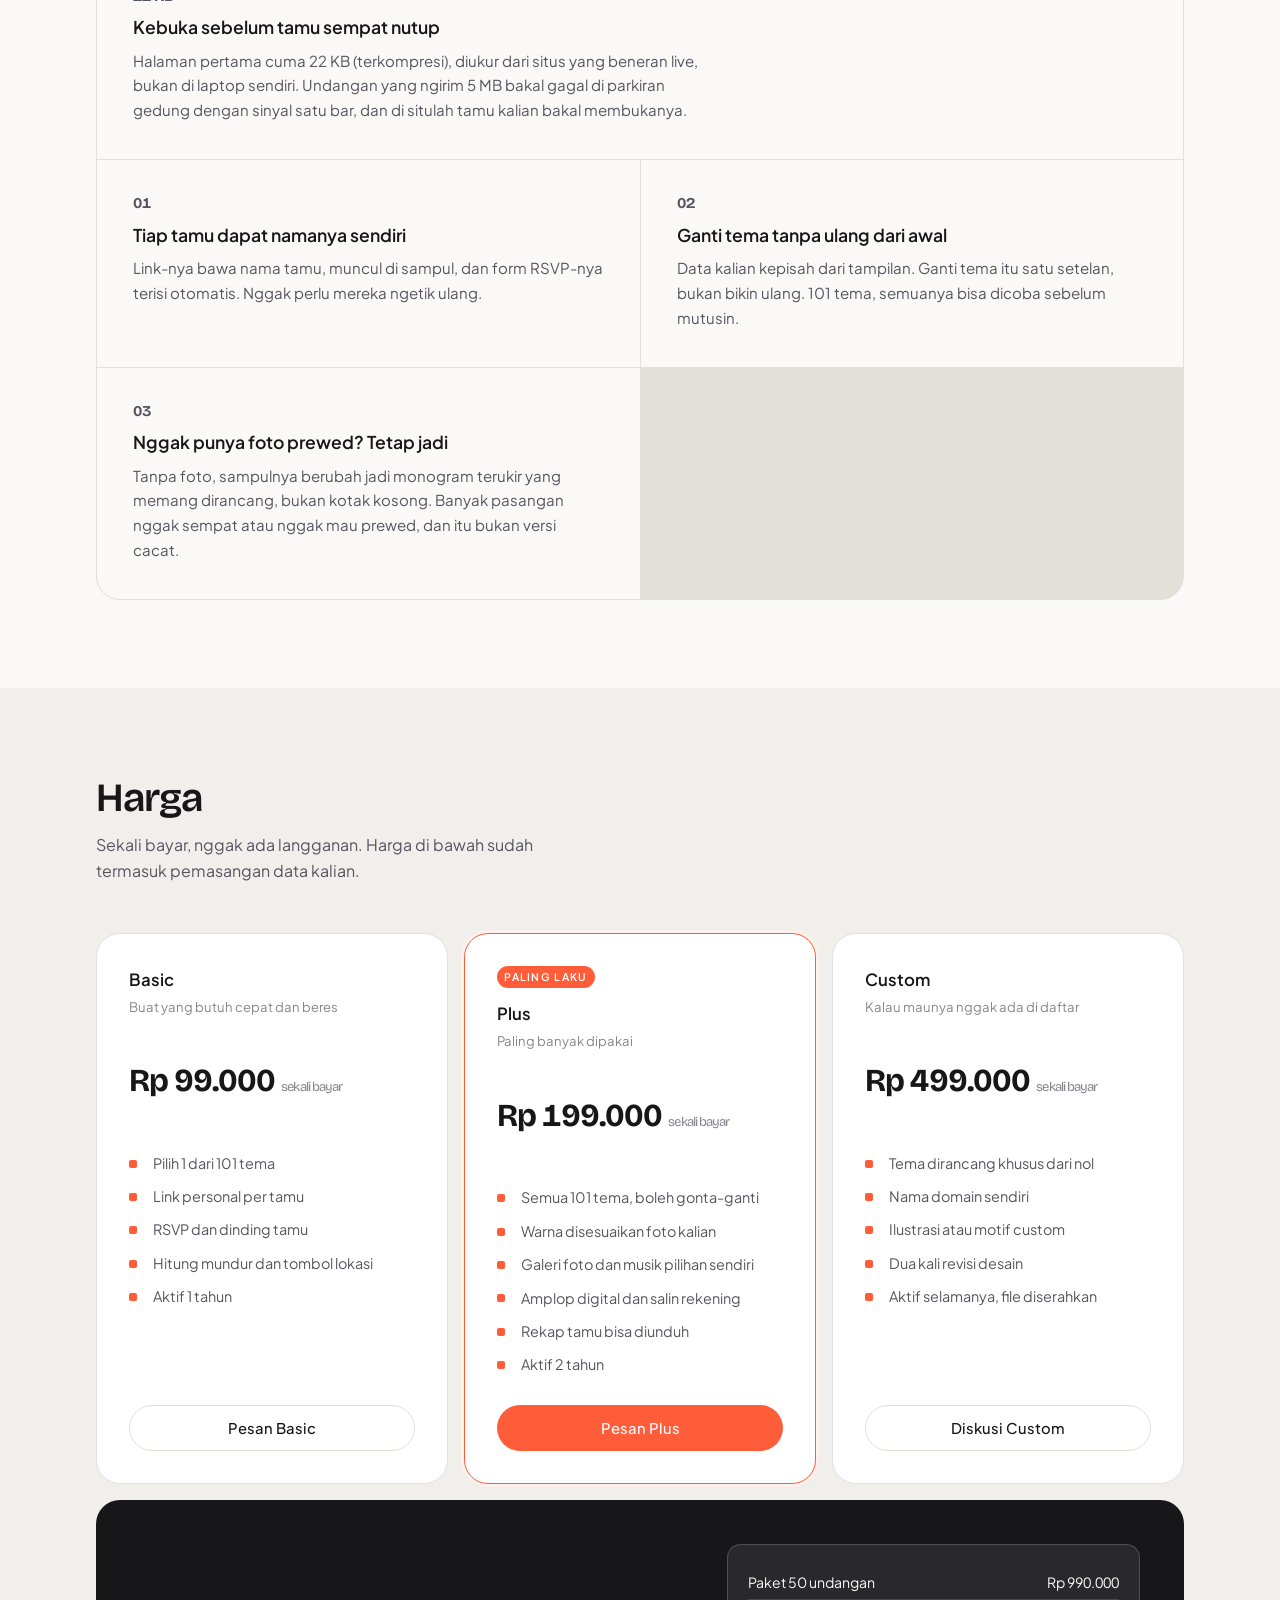
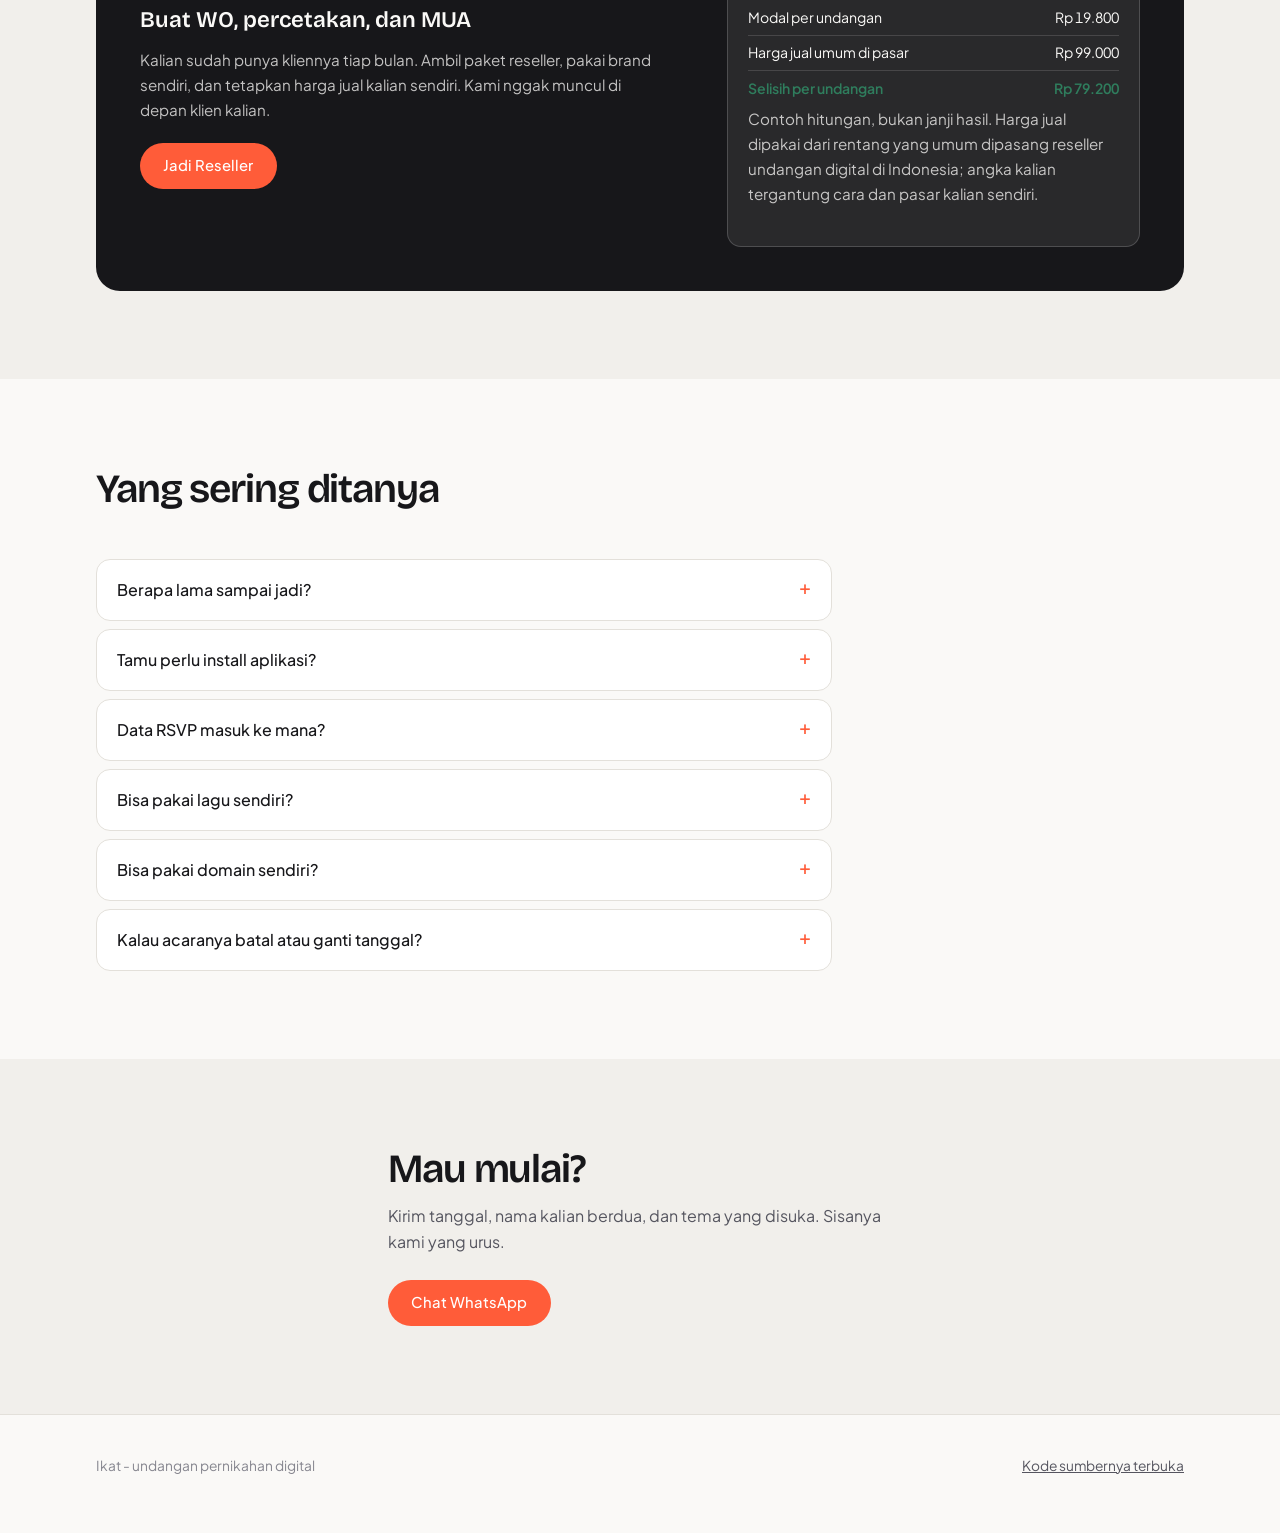
==== commit 89e51ba1: "Vary section flow, avoid layout collisions, and fix palette contrast Section order is the difference" ====
--- a/site/index.html
+++ b/site/index.html
@@ -65,29 +65,77 @@
         <p>Bukan gambar contoh. Tiap kartu di bawah membuka undangan sungguhan yang jalan, lengkap dengan hitung mundur dan RSVP-nya.</p>
       </div>
       <div class="themes">
-        <a class="theme rise" href="preview.html?theme=atelier-emboss" target="_blank" rel="noopener" data-cat="atelier">
-          <div class="theme__shot">
-            <img src="thumbs/atelier-emboss.webp" alt="Tema Atelier Emboss" loading="lazy" decoding="async" width="440" height="749">
-          </div>
-          <p class="theme__name">Atelier Emboss</p>
-          <p class="theme__blurb">Blind emboss di kertas cotton tebal — tanpa warna, cuma bayangan. Paling quiet luxury.</p>
-          <span class="theme__tag">atelier</span>
-        </a>
-        <a class="theme rise" href="preview.html?theme=atelier-sage-arch" target="_blank" rel="noopener" data-cat="atelier">
-          <div class="theme__shot">
-            <img src="thumbs/atelier-sage-arch.webp" alt="Tema Atelier Sage" loading="lazy" decoding="async" width="440" height="749">
-          </div>
-          <p class="theme__name">Atelier Sage</p>
-          <p class="theme__blurb">Oval arch sage di atas field hijau — botanical wreath dan lace heart yang lembut.</p>
-          <span class="theme__tag">atelier</span>
-        </a>
-        <a class="theme rise" href="preview.html?theme=atelier-pearl" target="_blank" rel="noopener" data-cat="atelier">
-          <div class="theme__shot">
-            <img src="thumbs/atelier-pearl.webp" alt="Tema Atelier Pearl" loading="lazy" decoding="async" width="440" height="749">
-          </div>
-          <p class="theme__name">Atelier Pearl</p>
-          <p class="theme__blurb">Untaian mutiara jadi navigasi — S-curve timeline dengan bow dan pearl strand.</p>
-          <span class="theme__tag">atelier</span>
+        <a class="theme rise" href="preview.html?theme=art-deco-gold" target="_blank" rel="noopener" data-cat="unik">
+          <div class="theme__shot">
+            <img src="thumbs/art-deco-gold.webp" alt="Tema Art Deco Gold" loading="lazy" decoding="async" width="440" height="749">
+          </div>
+          <p class="theme__name">Art Deco Gold</p>
+          <p class="theme__blurb">Gatsby dan geometri emas. Pesta yang nggak pernah selesai.</p>
+          <span class="theme__tag">unik</span>
+        </a>
+        <a class="theme rise" href="preview.html?theme=bauhaus" target="_blank" rel="noopener" data-cat="unik">
+          <div class="theme__shot">
+            <img src="thumbs/bauhaus.webp" alt="Tema Bauhaus" loading="lazy" decoding="async" width="440" height="749">
+          </div>
+          <p class="theme__name">Bauhaus</p>
+          <p class="theme__blurb">Merah, biru, kuning — dan garis yang jujur. Bentuk ikut fungsi.</p>
+          <span class="theme__tag">unik</span>
+        </a>
+        <a class="theme rise" href="preview.html?theme=celestial" target="_blank" rel="noopener" data-cat="unik">
+          <div class="theme__shot">
+            <img src="thumbs/celestial.webp" alt="Tema Celestial" loading="lazy" decoding="async" width="440" height="749">
+          </div>
+          <p class="theme__name">Celestial</p>
+          <p class="theme__blurb">Biru langit senja dan bintang. Untuk janji yang ditulis di langit.</p>
+          <span class="theme__tag">unik</span>
+        </a>
+        <a class="theme rise" href="preview.html?theme=sasak-tenun" target="_blank" rel="noopener" data-cat="adat">
+          <div class="theme__shot">
+            <img src="thumbs/sasak-tenun.webp" alt="Tema Sasak Tenun" loading="lazy" decoding="async" width="440" height="749">
+          </div>
+          <p class="theme__name">Sasak Tenun</p>
+          <p class="theme__blurb">Tenun Lombok — biru laut, pasir, dan benang yang dipintal tangan.</p>
+          <span class="theme__tag">adat</span>
+        </a>
+        <a class="theme rise" href="preview.html?theme=cherry-blossom" target="_blank" rel="noopener" data-cat="pastel">
+          <div class="theme__shot">
+            <img src="thumbs/cherry-blossom.webp" alt="Tema Cherry Blossom" loading="lazy" decoding="async" width="440" height="749">
+          </div>
+          <p class="theme__name">Cherry Blossom</p>
+          <p class="theme__blurb">Sakura yang gugur pelan. Hanami yang jadi janji seumur hidup.</p>
+          <span class="theme__tag">pastel</span>
+        </a>
+        <a class="theme rise" href="preview.html?theme=kawaii-pastel" target="_blank" rel="noopener" data-cat="pastel">
+          <div class="theme__shot">
+            <img src="thumbs/kawaii-pastel.webp" alt="Tema Kawaii Pastel" loading="lazy" decoding="async" width="440" height="749">
+          </div>
+          <p class="theme__name">Kawaii Pastel</p>
+          <p class="theme__blurb">Kawaii Harajuku — pastel yang super manis tapi nggak childish.</p>
+          <span class="theme__tag">pastel</span>
+        </a>
+        <a class="theme rise" href="preview.html?theme=autumn-maple" target="_blank" rel="noopener" data-cat="hangat">
+          <div class="theme__shot">
+            <img src="thumbs/autumn-maple.webp" alt="Tema Autumn Maple" loading="lazy" decoding="async" width="440" height="749">
+          </div>
+          <p class="theme__name">Autumn Maple</p>
+          <p class="theme__blurb">Daun maple yang memerah. Musim gugur yang nggak ada di Indonesia, tapi dirindukan.</p>
+          <span class="theme__tag">hangat</span>
+        </a>
+        <a class="theme rise" href="preview.html?theme=bali-lotus" target="_blank" rel="noopener" data-cat="adat">
+          <div class="theme__shot">
+            <img src="thumbs/bali-lotus.webp" alt="Tema Bali Lotus" loading="lazy" decoding="async" width="440" height="749">
+          </div>
+          <p class="theme__name">Bali Lotus</p>
+          <p class="theme__blurb">Teratai, batu candi, dan matahari Bali jam 6 pagi.</p>
+          <span class="theme__tag">adat</span>
+        </a>
+        <a class="theme rise" href="preview.html?theme=batik-solo" target="_blank" rel="noopener" data-cat="adat">
+          <div class="theme__shot">
+            <img src="thumbs/batik-solo.webp" alt="Tema Batik Solo" loading="lazy" decoding="async" width="440" height="749">
+          </div>
+          <p class="theme__name">Batik Solo</p>
+          <p class="theme__blurb">Sogan Solo dan indigo. Batik tulis yang nggak perlu dijelaskan.</p>
+          <span class="theme__tag">adat</span>
         </a>
         <a class="theme rise" href="preview.html?theme=atelier-burgundy" target="_blank" rel="noopener" data-cat="atelier">
           <div class="theme__shot">
@@ -97,14 +145,6 @@
           <p class="theme__blurb">Burgundy velvet dengan wax seal emas dan satin drape — evening yang intim.</p>
           <span class="theme__tag">atelier</span>
         </a>
-        <a class="theme rise" href="preview.html?theme=atelier-torn" target="_blank" rel="noopener" data-cat="atelier">
-          <div class="theme__shot">
-            <img src="thumbs/atelier-torn.webp" alt="Tema Atelier Torn" loading="lazy" decoding="async" width="440" height="749">
-          </div>
-          <p class="theme__name">Atelier Torn</p>
-          <p class="theme__blurb">Torn-paper edge dengan gardenia — chateau yang terasa disobek tangan.</p>
-          <span class="theme__tag">atelier</span>
-        </a>
         <a class="theme rise" href="preview.html?theme=atelier-cream" target="_blank" rel="noopener" data-cat="atelier">
           <div class="theme__shot">
             <img src="thumbs/atelier-cream.webp" alt="Tema Atelier Cream" loading="lazy" decoding="async" width="440" height="749">
@@ -113,53 +153,13 @@
           <p class="theme__blurb">Cream dan espresso dengan wavy divider dan pearl bow — quiet luxury yang paling hangat.</p>
           <span class="theme__tag">atelier</span>
         </a>
-        <a class="theme rise" href="preview.html?theme=atelier-mauve" target="_blank" rel="noopener" data-cat="atelier">
-          <div class="theme__shot">
-            <img src="thumbs/atelier-mauve.webp" alt="Tema Atelier Mauve" loading="lazy" decoding="async" width="440" height="749">
-          </div>
-          <p class="theme__name">Atelier Mauve</p>
-          <p class="theme__blurb">Dusty mauve dan greige dengan watercolor floral tipis — romantis yang ditahan.</p>
+        <a class="theme rise" href="preview.html?theme=atelier-editorial" target="_blank" rel="noopener" data-cat="atelier">
+          <div class="theme__shot">
+            <img src="thumbs/atelier-editorial.webp" alt="Tema Atelier Editorial" loading="lazy" decoding="async" width="440" height="749">
+          </div>
+          <p class="theme__name">Atelier Editorial</p>
+          <p class="theme__blurb">Full-bleed foto dengan coral script yang bleeding — foto jadi dekorasi, bukan ornamen.</p>
           <span class="theme__tag">atelier</span>
-        </a>
-        <a class="theme rise" href="preview.html?theme=atelier-royal" target="_blank" rel="noopener" data-cat="atelier">
-          <div class="theme__shot">
-            <img src="thumbs/atelier-royal.webp" alt="Tema Atelier Royal" loading="lazy" decoding="async" width="440" height="749">
-          </div>
-          <p class="theme__name">Atelier Royal</p>
-          <p class="theme__blurb">Espresso gelap dengan gold filigree dan tassel — royal yang nggak berisik.</p>
-          <span class="theme__tag">atelier</span>
-        </a>
-        <a class="theme rise" href="preview.html?theme=forest-lace" target="_blank" rel="noopener" data-cat="unik">
-          <div class="theme__shot">
-            <img src="thumbs/forest-lace.webp" alt="Tema Forest Lace" loading="lazy" decoding="async" width="440" height="749">
-          </div>
-          <p class="theme__name">Forest Lace</p>
-          <p class="theme__blurb">Hijau botani gelap, renda krem, emas antik. Tema pertama Ikat, dan paling formal dari semuanya.</p>
-          <span class="theme__tag">unik</span>
-        </a>
-        <a class="theme rise" href="preview.html?theme=batik-solo" target="_blank" rel="noopener" data-cat="adat">
-          <div class="theme__shot">
-            <img src="thumbs/batik-solo.webp" alt="Tema Batik Solo" loading="lazy" decoding="async" width="440" height="749">
-          </div>
-          <p class="theme__name">Batik Solo</p>
-          <p class="theme__blurb">Sogan Solo dan indigo. Batik tulis yang nggak perlu dijelaskan.</p>
-          <span class="theme__tag">adat</span>
-        </a>
-        <a class="theme rise" href="preview.html?theme=noir-editorial" target="_blank" rel="noopener" data-cat="unik">
-          <div class="theme__shot">
-            <img src="thumbs/noir-editorial.webp" alt="Tema Noir Editorial" loading="lazy" decoding="async" width="440" height="749">
-          </div>
-          <p class="theme__name">Noir Editorial</p>
-          <p class="theme__blurb">Hitam pekat dan gading, tipografi yang jadi bintangnya. Buat pasangan yang nggak mau bunga sama sekali.</p>
-          <span class="theme__tag">unik</span>
-        </a>
-        <a class="theme rise" href="preview.html?theme=terrazzo" target="_blank" rel="noopener" data-cat="unik">
-          <div class="theme__shot">
-            <img src="thumbs/terrazzo.webp" alt="Tema Terrazzo" loading="lazy" decoding="async" width="440" height="749">
-          </div>
-          <p class="theme__name">Terrazzo</p>
-          <p class="theme__blurb">Lantai terrazzo Italia — bintik warna yang random tapi harmonis.</p>
-          <span class="theme__tag">unik</span>
         </a>
       </div>
       <p style="text-align:center;margin-top:1.75rem"><a class="btn btn--ghost" href="galeri.html">Lihat semua 113 tema &rarr;</a></p>
